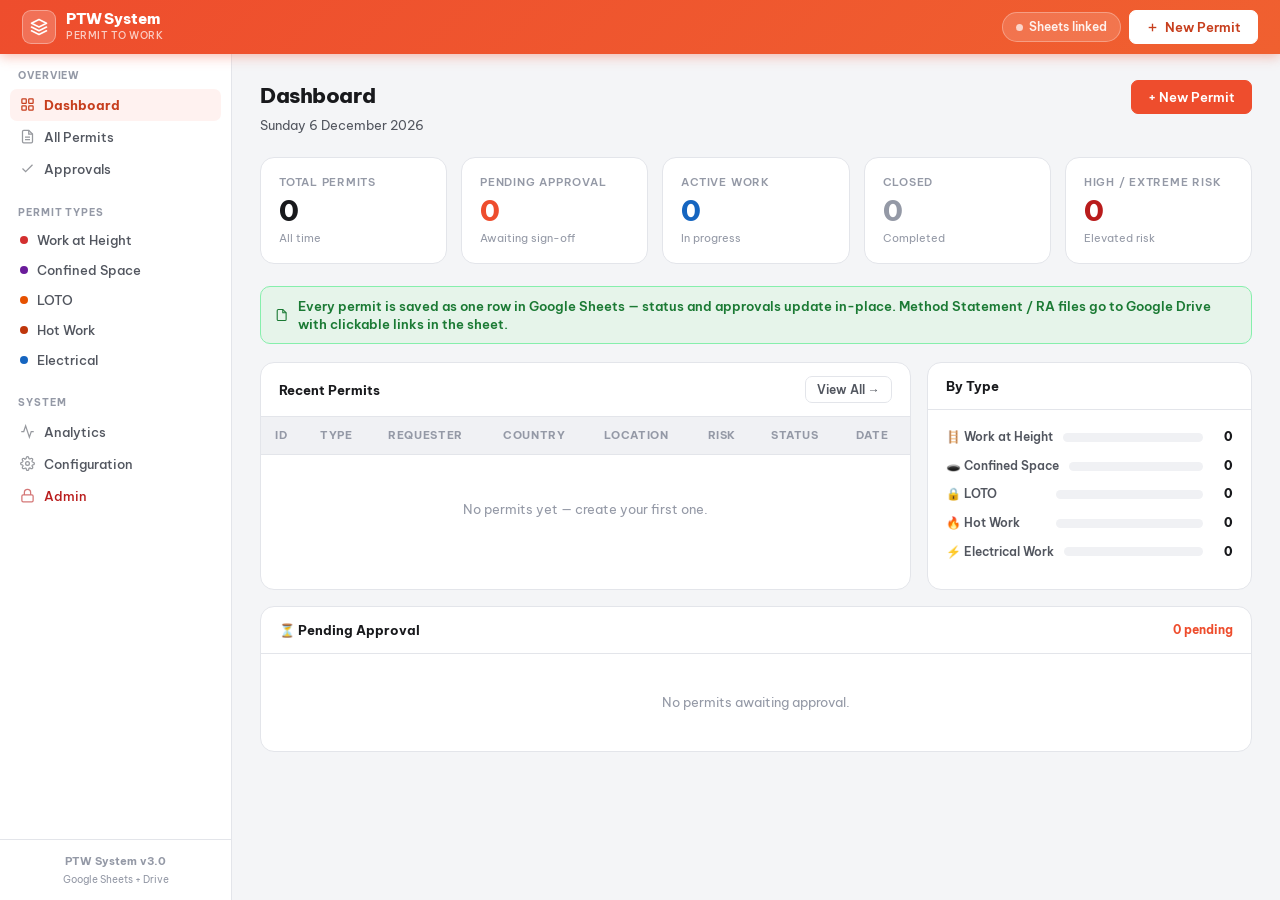
==== index.html @ b7e65794 "Update index.html" ====
<!DOCTYPE html>
<html lang="en">
<head>
<meta charset="UTF-8"/>
<meta name="viewport" content="width=device-width, initial-scale=1.0"/>
<title>Permit to Work System</title>
<meta name="theme-color" content="#EE4D2D"/>
<link rel="preconnect" href="https://fonts.googleapis.com"/>
<link href="https://fonts.googleapis.com/css2?family=Be+Vietnam+Pro:wght@300;400;500;600;700;800&family=JetBrains+Mono:wght@400;500&display=swap" rel="stylesheet"/>
<style>
:root{
  --o:#EE4D2D;--od:#C73E1D;--ol:#FFF2F0;
  --wah:#D32F2F;--wah-l:#FFEBEE;--cs:#6A1B9A;--cs-l:#F3E5F5;
  --loto:#E65100;--loto-l:#FFF3E0;--hw:#BF360C;--hw-l:#FBE9E7;
  --elec:#1565C0;--elec-l:#E3F2FD;
  --green:#1B7A34;--green-l:#E6F4EA;--amber:#B45309;--amber-l:#FFFBEB;
  --red:#B91C1C;--red-l:#FEF2F2;
  --bg:#F4F5F7;--sur:#fff;--sur2:#F0F1F4;--bor:#E3E5EA;--bors:#C8CBD4;
  --t1:#18191C;--t2:#52565F;--t3:#9499A6;--focus:rgba(238,77,45,.14);
  --r:10px;--rs:7px;--rl:14px;
  --s0:0 1px 3px rgba(0,0,0,.06);--s1:0 2px 8px rgba(0,0,0,.09);--s3:0 16px 48px rgba(0,0,0,.18);
  --top:54px;--side:232px;
}
*,*::before,*::after{box-sizing:border-box;margin:0;padding:0}
html{font-size:14px}
body{font-family:'Be Vietnam Pro',sans-serif;background:var(--bg);color:var(--t1);min-height:100vh;line-height:1.55;-webkit-font-smoothing:antialiased}
button{font-family:inherit;cursor:pointer}
input,select,textarea{font-family:inherit}
::-webkit-scrollbar{width:5px;height:5px}::-webkit-scrollbar-thumb{background:var(--bors);border-radius:8px}
.topbar{position:sticky;top:0;z-index:300;height:var(--top);background:linear-gradient(135deg,#EE4D2D,#F06030);box-shadow:0 2px 12px rgba(238,77,45,.4)}
.topbar-in{height:100%;display:flex;align-items:center;justify-content:space-between;padding:0 22px}
.brand{display:flex;align-items:center;gap:10px}
.brand-mark{width:34px;height:34px;border-radius:9px;background:rgba(255,255,255,.2);border:1.5px solid rgba(255,255,255,.35);display:flex;align-items:center;justify-content:center}
.brand-name{font-size:15px;font-weight:800;color:#fff;letter-spacing:-.01em;line-height:1.1}
.brand-sub{font-size:10px;color:rgba(255,255,255,.72);font-weight:500;text-transform:uppercase;letter-spacing:.06em}
.topbar-right{display:flex;align-items:center;gap:8px}
.gs-pill{display:flex;align-items:center;gap:6px;padding:5px 13px;border-radius:100px;background:rgba(255,255,255,.15);border:1.5px solid rgba(255,255,255,.3);font-size:12px;font-weight:600;color:rgba(255,255,255,.9);transition:all .3s;white-space:nowrap}
.gs-pill.syncing{background:rgba(255,255,255,.25);animation:pillPulse 1s ease infinite}
.gs-dot{width:7px;height:7px;border-radius:50%;background:rgba(255,255,255,.7);flex-shrink:0}
.gs-pill.syncing .gs-dot{background:#fff;animation:dotBounce .7s ease infinite}
@keyframes pillPulse{0%,100%{opacity:1}50%{opacity:.75}}
@keyframes dotBounce{0%,100%{transform:scale(1)}50%{transform:scale(1.6)}}
.layout{display:flex;min-height:calc(100vh - var(--top))}
.sidebar{width:var(--side);flex-shrink:0;background:var(--sur);border-right:1px solid var(--bor);display:flex;flex-direction:column;position:sticky;top:var(--top);height:calc(100vh - var(--top));overflow-y:auto}
.snav{flex:1;padding:14px 10px}
.nsec{margin-bottom:20px}
.nslbl{font-size:10px;font-weight:700;text-transform:uppercase;letter-spacing:.09em;color:var(--t3);padding:0 8px;display:block;margin-bottom:5px}
.ni{display:flex;align-items:center;gap:9px;width:100%;padding:8px 10px;border-radius:var(--rs);font-size:13px;font-weight:500;color:var(--t2);border:none;background:transparent;transition:all .13s;text-align:left;cursor:pointer}
.ni:hover{background:var(--sur2);color:var(--t1)}.ni.on{background:var(--ol);color:var(--od);font-weight:700}
.ni svg{width:15px;height:15px;flex-shrink:0;opacity:.6}.ni.on svg{opacity:1}
.ni-type{font-size:12.5px;padding:7px 10px}
.tdot{width:8px;height:8px;border-radius:50%;flex-shrink:0}
.nbadge{margin-left:auto;font-size:10px;font-weight:700;min-width:18px;height:18px;border-radius:9px;background:var(--o);color:#fff;display:inline-flex;align-items:center;justify-content:center;padding:0 5px}
.nbadge-hot{background:var(--red);animation:blink 2s infinite}
@keyframes blink{0%,100%{opacity:1}50%{opacity:.55}}
.sfooter{padding:13px 18px;border-top:1px solid var(--bor);text-align:center}
.sfooter-t{font-size:11px;font-weight:700;color:var(--t3)}.sfooter-s{font-size:10px;color:var(--t3);margin-top:1px}
.main{flex:1;padding:26px 28px;min-width:0;overflow-x:hidden}
.pg{display:none}.pg.on{display:block;animation:fadeUp .18s ease}
@keyframes fadeUp{from{opacity:0;transform:translateY(7px)}to{opacity:1;transform:none}}
.pgh{display:flex;align-items:flex-start;justify-content:space-between;margin-bottom:22px;gap:16px;flex-wrap:wrap}
.pgh-title{font-size:21px;font-weight:800;letter-spacing:-.02em}.pgh-sub{font-size:13px;color:var(--t2);margin-top:2px}
.pgh-type{background:var(--sur);border:1px solid var(--bor);border-radius:var(--rl);padding:15px 20px;border-left:4px solid var(--tc);align-items:center}
.pgh-typetag{display:flex;align-items:center;gap:10px;font-size:17px;font-weight:800}
.tdot-lg{width:12px;height:12px;border-radius:50%;display:inline-block}
.hctrls{display:flex;align-items:center;gap:10px;flex-wrap:wrap}
.stats{display:grid;grid-template-columns:repeat(auto-fit,minmax(130px,1fr));gap:14px;margin-bottom:22px}
.stat{background:var(--sur);border:1px solid var(--bor);border-radius:var(--rl);padding:16px 18px;transition:box-shadow .15s}
.stat:hover{box-shadow:var(--s1)}.stat-lbl{font-size:11px;font-weight:600;color:var(--t3);text-transform:uppercase;letter-spacing:.07em;margin-bottom:6px}
.stat-val{font-size:28px;font-weight:800;line-height:1;letter-spacing:-.03em}.stat-sub{font-size:11px;color:var(--t3);margin-top:5px}
.card{background:var(--sur);border:1px solid var(--bor);border-radius:var(--rl);overflow:hidden}
.card-hd{padding:13px 18px;border-bottom:1px solid var(--bor);display:flex;align-items:center;justify-content:space-between}
.card-title{font-size:13px;font-weight:700}.card-body{padding:18px}
.dash-grid{display:grid;grid-template-columns:2fr 1fr;gap:16px}
.tw{overflow-x:auto}
.tbl{width:100%;border-collapse:collapse}
.tbl th{text-align:left;font-size:11px;font-weight:700;text-transform:uppercase;letter-spacing:.06em;color:var(--t3);padding:10px 14px;background:var(--sur2);border-bottom:1px solid var(--bor);white-space:nowrap}
.tbl td{padding:11px 14px;font-size:13px;border-bottom:1px solid var(--bor);vertical-align:middle}
.tbl tr:last-child td{border-bottom:none}
.tbl tbody tr{transition:background .1s;cursor:pointer}.tbl tbody tr:hover td{background:#FFF8F6}
.empty-row{text-align:center;padding:44px 20px!important;color:var(--t3);font-size:13px;cursor:default!important}
.tbl tbody tr:has(.empty-row):hover td{background:transparent!important}
.mono{font-family:'JetBrains Mono',monospace;font-size:11.5px;color:var(--od)}
.badge{display:inline-flex;align-items:center;gap:3px;padding:3px 8px;border-radius:100px;font-size:11px;font-weight:600;white-space:nowrap}
.b-pending{background:#FFF7ED;color:#C2410C}.b-approved{background:var(--green-l);color:var(--green)}
.b-active{background:var(--elec-l);color:var(--elec)}.b-closed{background:var(--sur2);color:var(--t3)}
.b-rejected{background:var(--red-l);color:var(--red)}
.b-WAH{background:var(--wah-l);color:var(--wah)}.b-CS{background:var(--cs-l);color:var(--cs)}
.b-LOTO{background:var(--loto-l);color:var(--loto)}.b-HW{background:var(--hw-l);color:var(--hw)}
.b-ELEC{background:var(--elec-l);color:var(--elec)}
.b-Low{background:var(--green-l);color:var(--green)}.b-Medium{background:var(--amber-l);color:var(--amber)}
.b-High{background:var(--loto-l);color:var(--loto)}.b-Extreme{background:var(--red-l);color:var(--red)}
.btn{display:inline-flex;align-items:center;gap:6px;padding:8px 16px;border-radius:var(--rs);font-size:13px;font-weight:600;border:1.5px solid transparent;transition:all .13s;white-space:nowrap;cursor:pointer}
.btn-primary{background:var(--o);color:#fff;border-color:var(--o)}.btn-primary:hover{background:var(--od)}
.btn-secondary{background:var(--sur);color:var(--t1);border-color:var(--bors)}.btn-secondary:hover{background:var(--sur2)}
.btn-success{background:var(--green);color:#fff;border-color:var(--green)}.btn-success:hover{background:#155E28}
.btn-danger{background:#C62828;color:#fff;border-color:#C62828}.btn-danger:hover{background:#AD1F1F}
.btn-ghost{background:transparent;color:var(--t2);border-color:var(--bor)}.btn-ghost:hover{background:var(--sur2);color:var(--t1)}
.btn-white{background:#fff;color:var(--od);border-color:#fff}.btn-white:hover{background:#FFF5F3}
.btn-warn{background:#92400E;color:#fff;border-color:#92400E}.btn-warn:hover{background:#78350F}
.btn-sm{padding:5px 11px;font-size:12px}.btn-xs{padding:3px 8px;font-size:11px;border-radius:5px}
.searchbox{display:flex;align-items:center;gap:8px;background:var(--sur);border:1.5px solid var(--bor);border-radius:var(--rs);padding:7px 12px;transition:border-color .15s}
.searchbox:focus-within{border-color:var(--o);box-shadow:0 0 0 3px var(--focus)}
.searchbox input{border:none;outline:none;background:transparent;font-size:13px;width:200px;font-family:inherit}
.ftabs{display:flex;gap:3px;background:var(--sur2);border-radius:var(--rs);padding:3px}
.ft{padding:5px 12px;border-radius:6px;font-size:12px;font-weight:600;cursor:pointer;border:none;background:transparent;color:var(--t3);transition:all .13s;font-family:inherit}
.ft.on{background:var(--sur);color:var(--t1);box-shadow:var(--s0)}
.slbl{font-size:11px;font-weight:700;text-transform:uppercase;letter-spacing:.08em;color:var(--t3);margin-bottom:12px;display:flex;align-items:center;gap:10px}
.slbl::after{content:'';flex:1;height:1px;background:var(--bor)}
.fgrid{display:grid;grid-template-columns:1fr 1fr;gap:14px}.fgrid .full{grid-column:1/-1}
.fg{display:flex;flex-direction:column;gap:4px}
.flbl{font-size:11.5px;font-weight:700;color:var(--t2);text-transform:uppercase;letter-spacing:.04em}
.req{color:var(--o)}
.fi{width:100%;padding:9px 11px;border:1.5px solid var(--bor);border-radius:var(--rs);font-size:13px;font-family:inherit;color:var(--t1);background:var(--sur);outline:none;transition:border-color .15s,box-shadow .15s}
.fi:focus{border-color:var(--o);box-shadow:0 0 0 3px var(--focus)}
.fi.err{border-color:var(--red)!important}
select.fi{cursor:pointer}
textarea.fi{resize:vertical;min-height:76px}
.irow{display:flex;gap:8px}.irow .fi{flex:1}
.fhint{font-size:11px;color:var(--t3);margin-top:3px}
/* Multi-select checkboxes */
.msel{display:flex;flex-direction:column;gap:4px;border:1.5px solid var(--bor);border-radius:var(--rs);padding:8px 10px;background:var(--sur)}
.msel-item{display:flex;align-items:center;gap:8px;font-size:13px;cursor:pointer;padding:3px 0}
.msel-item input{width:14px;height:14px;cursor:pointer;accent-color:var(--o);flex-shrink:0}
/* File upload */
.file-upload-area{border:2px dashed var(--bor);border-radius:var(--rs);padding:18px;text-align:center;cursor:pointer;transition:all .15s;background:var(--sur2);position:relative}
.file-upload-area:hover{border-color:var(--o);background:var(--ol)}
.file-upload-area.has-file{border-color:var(--green);background:var(--green-l);border-style:solid}
.file-upload-area input[type=file]{position:absolute;inset:0;opacity:0;cursor:pointer;width:100%;height:100%}
.file-icon{font-size:24px;margin-bottom:6px}
.file-upload-text{font-size:12px;font-weight:600;color:var(--t2)}
.file-upload-hint{font-size:11px;color:var(--t3);margin-top:2px}
.file-status{font-size:12px;font-weight:600;color:var(--green);margin-top:6px;display:none}
.file-upload-area.has-file .file-status{display:block}
.file-size-warn{font-size:11px;color:var(--amber);margin-top:4px;display:none}
.cl{display:flex;flex-direction:column;gap:5px}
.ci{display:flex;align-items:flex-start;gap:10px;padding:9px 12px;background:var(--sur2);border-radius:var(--rs);border:1.5px solid transparent;cursor:pointer;transition:all .12s}
.ci:has(input:checked){border-color:var(--o);background:var(--ol)}
.ci input[type=checkbox]{width:15px;height:15px;cursor:pointer;accent-color:var(--o);flex-shrink:0;margin-top:1px}
.ci label{font-size:13px;cursor:pointer;line-height:1.4}
.sigwrap{border:1.5px dashed var(--bors);border-radius:var(--rs);background:var(--sur2);position:relative;overflow:hidden}
.sigpad{width:100%;height:110px;cursor:crosshair;display:block}
.sighint{position:absolute;inset:0;display:flex;align-items:center;justify-content:center;color:var(--t3);font-size:13px;pointer-events:none}
.notice{display:flex;align-items:flex-start;gap:10px;padding:11px 14px;border-radius:var(--rs);font-size:13px;line-height:1.5}
.n-info{background:var(--elec-l);color:#0D47A1;border:1px solid #BBDEFB}
.n-warn{background:var(--amber-l);color:#92400E;border:1px solid #FDE68A}
.n-ok{background:var(--green-l);color:var(--green);border:1px solid #BBF7D0}
.n-danger{background:var(--red-l);color:var(--red);border:1px solid #FECACA}
.notice svg{flex-shrink:0;margin-top:2px}
.tpicker{display:grid;grid-template-columns:repeat(5,1fr);gap:10px;margin-bottom:14px}
.tc{border:2px solid var(--bor);border-radius:var(--r);padding:14px 8px;text-align:center;cursor:pointer;transition:all .15s;background:var(--sur)}
.tc:hover{border-color:var(--o);box-shadow:var(--s1);transform:translateY(-1px)}
.tc.sel{border-color:var(--o);background:var(--ol);box-shadow:0 0 0 3px var(--focus)}
.tc-ico{font-size:26px;margin-bottom:6px}.tc-name{font-size:11.5px;font-weight:700;margin-bottom:2px}.tc-desc{font-size:10px;color:var(--t3)}
.tc-stg{font-size:10px;color:var(--od);font-weight:600;margin-top:4px;background:var(--ol);border-radius:100px;padding:1px 7px;display:inline-block}
.rnote{border-radius:var(--rs);padding:12px 14px;font-size:13px;margin-top:4px;border-left:3px solid var(--o);background:var(--ol);color:var(--od);line-height:1.5}
.rnote strong{font-weight:700}
.sprog{display:flex;align-items:center;padding:0 18px;border-bottom:1px solid var(--bor);background:var(--sur2);overflow-x:auto}
.sitem{display:flex;align-items:center;gap:7px;padding:11px 0;color:var(--t3);font-size:11.5px;font-weight:600;transition:color .2s;white-space:nowrap}
.sitem.on{color:var(--od)}.sitem.done{color:var(--green)}
.snum{width:22px;height:22px;border-radius:50%;flex-shrink:0;display:flex;align-items:center;justify-content:center;font-size:11px;font-weight:800;background:var(--bor);color:var(--t3);transition:all .2s}
.sitem.on .snum{background:var(--o);color:#fff}.sitem.done .snum{background:var(--green);color:#fff}
.sline{flex:1;min-width:12px;height:1px;background:var(--bor);margin:0 6px}.sline.done{background:var(--green)}
.spanel{display:none}.spanel.on{display:block}
.rdisp{display:inline-flex;align-items:center;gap:12px;padding:11px 16px;border-radius:var(--r);margin:4px 0}
.rscore{font-size:11px;font-weight:700;text-transform:uppercase;letter-spacing:.06em;opacity:.75}.rlevel{font-size:18px;font-weight:800}
.wfdiag{background:var(--sur);border:1px solid var(--bor);border-radius:var(--rl);padding:20px 22px;margin-bottom:16px}
.wftitle{font-size:13px;font-weight:700;margin-bottom:14px;display:flex;align-items:center;gap:8px}
.wfstages{display:flex;align-items:stretch;flex-wrap:wrap;gap:6px}
.wfstage{display:flex;align-items:flex-start;gap:10px;background:var(--sur2);border:1.5px solid var(--bor);border-radius:var(--r);padding:11px 13px;flex:1;min-width:150px;border-top:3px solid var(--sc)}
.wfnum{width:26px;height:26px;border-radius:50%;display:flex;align-items:center;justify-content:center;font-size:11px;font-weight:800;color:#fff;flex-shrink:0;background:var(--sc)}
.wfrole{font-size:12px;font-weight:700;color:var(--t1)}.wfdesc{font-size:11px;color:var(--t3);margin-top:2px}
.wfarrow{font-size:18px;color:var(--t3);flex-shrink:0;align-self:center}
.wfreqs{display:flex;flex-wrap:wrap;gap:6px;margin-top:12px;padding-top:12px;border-top:1px solid var(--bor)}
.wfreq{display:flex;align-items:center;gap:6px;font-size:11.5px;background:var(--sur2);border-radius:6px;padding:5px 10px;color:var(--t2)}
.wfreq-num{width:16px;height:16px;border-radius:50%;display:inline-flex;align-items:center;justify-content:center;font-size:9px;font-weight:800;color:#fff;flex-shrink:0}
.apsec{font-size:11px;font-weight:700;text-transform:uppercase;letter-spacing:.08em;color:var(--t3);margin-bottom:10px;margin-top:18px;display:flex;align-items:center;gap:8px}
.apsec:first-child{margin-top:0}.apsec::after{content:'';flex:1;height:1px;background:var(--bor)}
.apcard{background:var(--sur);border:1.5px solid var(--bor);border-radius:var(--rl);margin-bottom:12px;overflow:hidden;transition:box-shadow .15s}
.apcard:hover{box-shadow:var(--s1)}
.apcard-hd{padding:13px 16px;background:var(--sur2);border-bottom:1px solid var(--bor);display:flex;align-items:center;justify-content:space-between;gap:12px}
.apcard-id{font-size:13px;font-weight:800}.apcard-meta{font-size:12px;color:var(--t3);margin-top:2px}
.apcard-body{padding:13px 16px}.apcard-desc{font-size:13px;color:var(--t2);margin-bottom:12px}
.apcard-acts{display:flex;gap:8px;justify-content:flex-end;flex-wrap:wrap}
.wfprog{margin:8px 0 12px;display:flex;flex-direction:column;gap:4px}
.wfprow{display:flex;align-items:center;gap:8px;font-size:12px}
.detgrid{display:grid;grid-template-columns:1fr 1fr;gap:18px;margin-bottom:18px}
.detblock{background:var(--sur2);border-radius:var(--r);padding:13px 15px}
.detrow{display:flex;gap:10px;padding:6px 0;border-bottom:1px solid var(--bor);font-size:13px}
.detrow:last-child{border-bottom:none;padding-bottom:0}
.detkey{width:140px;flex-shrink:0;color:var(--t3);font-weight:500}.detval{font-weight:500;color:var(--t1);word-break:break-word}
.wftrack{display:flex;flex-direction:column;gap:6px;margin-bottom:16px}
.wfti{display:flex;align-items:center;gap:12px;padding:10px 13px;border-radius:var(--rs);border:1.5px solid var(--bor);background:var(--sur)}
.wfti.done{border-color:#86EFAC;background:var(--green-l)}
.wfav{width:30px;height:30px;border-radius:50%;display:flex;align-items:center;justify-content:center;font-size:11px;font-weight:800;color:#fff;flex-shrink:0;background:var(--t3)}
.wfav.done{background:var(--green)}.wfinfo{flex:1}
.wfname{font-size:13px;font-weight:700}.wfrole2{font-size:11px;color:var(--t3)}
.sigdisp{border:1.5px dashed var(--bors);border-radius:var(--rs);padding:12px;text-align:center;background:var(--sur2)}
.sdlbl{font-size:10px;font-weight:700;text-transform:uppercase;letter-spacing:.06em;color:var(--t3);margin-bottom:5px}
.sdname{font-family:'JetBrains Mono',monospace;font-size:13px;color:var(--od);font-style:italic}
.sddate{font-size:11px;color:var(--t3);margin-top:3px}
.moverlay{position:fixed;inset:0;z-index:500;background:rgba(0,0,0,.48);backdrop-filter:blur(3px);display:flex;align-items:center;justify-content:center;padding:20px}
.modal{background:var(--sur);border-radius:var(--rl);width:100%;max-width:540px;max-height:90vh;overflow-y:auto;box-shadow:var(--s3);animation:mIn .2s ease}
.modal-wide{max-width:840px}.modal-det{max-width:780px}
@keyframes mIn{from{opacity:0;transform:translateY(18px) scale(.97)}to{opacity:1;transform:none}}
.mhd{padding:18px 22px 14px;border-bottom:1px solid var(--bor);display:flex;align-items:center;justify-content:space-between;position:sticky;top:0;background:var(--sur);z-index:10}
.mhdl{display:flex;align-items:center;gap:12px}
.mico{width:38px;height:38px;border-radius:10px;background:var(--ol);display:flex;align-items:center;justify-content:center;font-size:18px;flex-shrink:0}
.mtitle{font-size:16px;font-weight:800;letter-spacing:-.01em}.msub{font-size:12px;color:var(--t3);margin-top:1px}
.mclose{width:30px;height:30px;border-radius:50%;display:flex;align-items:center;justify-content:center;border:none;background:var(--sur2);color:var(--t2);transition:background .13s;flex-shrink:0;cursor:pointer}
.mclose:hover{background:var(--bor)}.mbody{padding:22px}
.mfoot{padding:14px 22px;border-top:1px solid var(--bor);display:flex;justify-content:flex-end;gap:8px;position:sticky;bottom:0;background:var(--sur);z-index:10}
.stgrid{display:grid;grid-template-columns:1fr 1fr;gap:16px}
.stcard{background:var(--sur);border:1.5px solid var(--bor);border-radius:var(--rl);overflow:hidden}
.sthd{padding:14px 18px;display:flex;align-items:center;gap:12px;border-bottom:1px solid var(--bor)}
.stname{font-size:14px;font-weight:700}.ststg{font-size:11px;color:var(--t3)}
.stbody{padding:14px 18px}
.ststage{display:flex;align-items:flex-start;gap:10px;padding:8px 0;border-bottom:1px solid var(--bor);font-size:13px}
.ststage:last-child{border-bottom:none}
.stnum{width:22px;height:22px;border-radius:50%;flex-shrink:0;display:flex;align-items:center;justify-content:center;font-size:10px;font-weight:800;color:#fff}
.stinfo{flex:1}.strole{font-weight:700}.stnote{font-size:11px;color:var(--t3);margin-top:2px}
.rdstages{display:flex;flex-direction:column;gap:6px;margin-top:8px}
.rds{display:flex;align-items:center;gap:12px;padding:10px 13px;background:var(--sur2);border-radius:var(--rs);border:1.5px solid var(--bor)}
.rdsnum{width:24px;height:24px;border-radius:50%;display:flex;align-items:center;justify-content:center;font-size:11px;font-weight:800;color:#fff;flex-shrink:0}
.rdsrole{font-size:13px;font-weight:700}.rdsnote{font-size:11px;color:var(--t3)}
.tfsec{margin-top:20px;border:1.5px solid var(--bor);border-radius:var(--r);overflow:hidden}
.tfhd{padding:10px 14px;font-size:12px;font-weight:700;text-transform:uppercase;letter-spacing:.07em;color:#fff;display:flex;align-items:center;gap:8px}
.tfbody{padding:15px 14px}
.agrid{display:grid;grid-template-columns:1fr 1fr 1fr;gap:16px;margin-top:20px}
.bitem{display:flex;align-items:center;gap:10px;margin-bottom:10px}
.blbl{font-size:12px;font-weight:600;min-width:100px;color:var(--t2)}
.btrack{flex:1;height:9px;background:var(--sur2);border-radius:5px;overflow:hidden}
.bfill{height:100%;border-radius:5px;transition:width .6s ease}
.bcnt{font-size:12px;font-weight:800;min-width:20px;text-align:right}
.pi{display:flex;align-items:center;gap:13px;padding:12px 0;border-bottom:1px solid var(--bor)}.pi:last-child{border-bottom:none}
.piico{font-size:20px;flex-shrink:0}.piinfo{flex:1;min-width:0}
.piid{font-size:13px;font-weight:700}
.pimeta{font-size:12px;color:var(--t3);margin-top:1px;white-space:nowrap;overflow:hidden;text-overflow:ellipsis}
.piacts{display:flex;gap:6px;flex-shrink:0}
.gs-banner{display:flex;align-items:center;gap:10px;background:var(--green-l);border:1.5px solid #86EFAC;border-radius:var(--r);padding:10px 14px;font-size:13px;color:var(--green);font-weight:600;margin-bottom:18px;line-height:1.4}
.toastwrap{position:fixed;bottom:22px;right:22px;z-index:9999;display:flex;flex-direction:column;gap:8px;pointer-events:none}
.toast{display:flex;align-items:center;gap:10px;padding:11px 15px;border-radius:var(--r);font-size:13px;font-weight:600;max-width:380px;box-shadow:var(--s3);animation:tIn .25s ease;pointer-events:all}
.t-ok{background:var(--green);color:#fff}.t-err{background:#C62828;color:#fff}
.t-gs{background:#0F9D58;color:#fff}.t-info{background:var(--t1);color:#fff}
@keyframes tIn{from{opacity:0;transform:translateX(20px)}to{opacity:1;transform:none}}
.empty{text-align:center;padding:60px 20px;color:var(--t3)}
.empty-ico{font-size:48px;margin-bottom:12px}.empty-title{font-size:16px;font-weight:700;color:var(--t2);margin-bottom:6px}
.empty p{font-size:13px}.empty-sm{text-align:center;padding:20px;color:var(--t3);font-size:13px}
.attach-preview{display:flex;align-items:center;gap:8px;padding:8px 12px;background:var(--green-l);border:1px solid #A5D6A7;border-radius:var(--rs);font-size:12px;color:var(--green);font-weight:600}
/* Delete PIN modal */
.pin-input{width:100%;padding:12px;text-align:center;font-size:20px;letter-spacing:8px;border:1.5px solid var(--bor);border-radius:var(--rs);font-family:'JetBrains Mono',monospace;outline:none}
.pin-input:focus{border-color:var(--o);box-shadow:0 0 0 3px var(--focus)}
/* ── A4 PRINT LAYOUT ── */
/* ── SUBMIT-ONLY MODE (contractors: ?view=submit) ── */
body.submit-mode .topbar-right .gs-pill{display:none}
body.submit-mode .topbar-right .btn-white{display:none}
body.submit-mode .sidebar{display:none}
body.submit-mode .main{padding:0;background:var(--bg)}
#submit-shell{display:none;min-height:100vh;background:var(--bg)}
body.submit-mode #submit-shell{display:flex;flex-direction:column;align-items:center;padding:32px 16px 60px}
body.submit-mode .layout{display:none}
.submit-card{width:100%;max-width:780px;background:var(--sur);border:1px solid var(--bor);border-radius:var(--rl);overflow:hidden;box-shadow:var(--s1)}
.submit-card-hd{background:linear-gradient(135deg,#EE4D2D,#F06030);padding:22px 28px;color:#fff}
.submit-card-title{font-size:18px;font-weight:800;margin-bottom:4px}
.submit-card-sub{font-size:12px;opacity:.82;font-weight:500}
.submit-success{display:none;text-align:center;padding:44px 28px}
.submit-success.on{display:block}
.submit-success-ico{font-size:52px;margin-bottom:14px}
.submit-success-title{font-size:20px;font-weight:800;color:var(--green);margin-bottom:8px}
.submit-success-id{font-family:'JetBrains Mono',monospace;font-size:14px;color:var(--od);background:var(--ol);padding:7px 18px;border-radius:var(--rs);display:inline-block;margin:10px 0 18px}
.submit-success-sub{font-size:13px;color:var(--t2);line-height:1.6;margin-bottom:22px}
@media(max-width:900px){body.submit-mode #submit-shell{padding:16px 8px 40px}}
@media print{
  *{-webkit-print-color-adjust:exact!important;print-color-adjust:exact!important}
  .topbar,.sidebar,.moverlay,.toastwrap,.btn,.hctrls,.ftabs,.searchbox,.gs-banner,.stats,.dash-grid,
  .pgh .btn,.apcard-acts,.apcard,.wfdiag,.card-hd .btn,.sfooter{display:none!important}
  body{background:#fff!important;font-size:11pt;color:#000}
  .layout{display:block}
  .main{padding:0!important;margin:0}
  .pg.on{display:block}
  #printArea{display:block!important}
  .print-permit{width:210mm;min-height:297mm;padding:15mm;margin:0 auto;background:#fff;font-family:'Be Vietnam Pro',Arial,sans-serif;font-size:10pt;line-height:1.5;page-break-after:always}
  .print-header{border-bottom:3px solid #EE4D2D;padding-bottom:10px;margin-bottom:16px;display:flex;justify-content:space-between;align-items:flex-start}
  .print-header-title{font-size:18pt;font-weight:800;color:#EE4D2D}
  .print-header-meta{text-align:right;font-size:9pt;color:#555}
  .print-section{margin-bottom:14px}
  .print-section-title{font-size:9pt;font-weight:700;text-transform:uppercase;letter-spacing:.06em;color:#EE4D2D;border-bottom:1px solid #EE4D2D;padding-bottom:3px;margin-bottom:8px}
  .print-grid{display:grid;grid-template-columns:1fr 1fr;gap:6px 20px}
  .print-field{margin-bottom:5px}
  .print-label{font-size:8pt;color:#777;font-weight:600;text-transform:uppercase}
  .print-value{font-size:10pt;font-weight:500;border-bottom:1px solid #ddd;padding-bottom:2px;min-height:18px}
  .print-sig-row{display:grid;grid-template-columns:repeat(4,1fr);gap:12px;margin-top:14px}
  .print-sig-box{border:1px solid #ccc;border-radius:4px;padding:10px 8px;text-align:center;min-height:60px}
  .print-sig-label{font-size:8pt;color:#777;margin-bottom:4px}
  .print-sig-name{font-size:10pt;font-weight:700;font-style:italic;color:#EE4D2D}
  .print-sig-date{font-size:8pt;color:#777;margin-top:3px}
  .print-checklist{columns:2;gap:16px}
  .print-check-item{break-inside:avoid;display:flex;gap:6px;margin-bottom:4px;font-size:9pt}
  .print-check-box{width:12px;height:12px;border:1.5px solid #555;flex-shrink:0;margin-top:2px}
  .print-risk-badge{display:inline-block;padding:3px 12px;border-radius:100px;font-weight:700;font-size:10pt}
}
#printArea{display:none}
@media(max-width:900px){
  .sidebar{display:none}.dash-grid,.agrid{grid-template-columns:1fr}
  .fgrid{grid-template-columns:1fr}.tpicker{grid-template-columns:repeat(3,1fr)}
  .stgrid{grid-template-columns:1fr}.detgrid{grid-template-columns:1fr}
  .wfstages{flex-direction:column}
}
</style>
</head>
<body>

<header class="topbar">
  <div class="topbar-in">
    <div class="brand">
      <div class="brand-mark"><svg width="18" height="18" viewBox="0 0 24 24" fill="none" stroke="white" stroke-width="2.2" stroke-linecap="round" stroke-linejoin="round"><path d="M12 2L2 7l10 5 10-5-10-5M2 17l10 5 10-5M2 12l10 5 10-5"/></svg></div>
      <div><div class="brand-name">PTW System</div><div class="brand-sub">Permit to Work</div></div>
    </div>
    <div class="topbar-right">
      <div class="gs-pill" id="gsPill"><div class="gs-dot"></div><span id="gsLbl">Sheets linked</span></div>
      <button class="btn btn-white" onclick="App.openNewPermit()">
        <svg width="13" height="13" viewBox="0 0 24 24" fill="none" stroke="currentColor" stroke-width="2.5"><line x1="12" y1="5" x2="12" y2="19"/><line x1="5" y1="12" x2="19" y2="12"/></svg>New Permit
      </button>
    </div>
  </div>
</header>

<!-- ═══ CONTRACTOR SUBMIT-ONLY SHELL (?view=submit) ═══ -->
<div id="submit-shell">
  <div style="width:100%;max-width:780px;margin-bottom:20px;display:flex;align-items:center;gap:12px">
    <div class="brand-mark" style="background:var(--o);border:none;flex-shrink:0"><svg width="18" height="18" viewBox="0 0 24 24" fill="none" stroke="white" stroke-width="2.2"><path d="M12 2L2 7l10 5 10-5-10-5M2 17l10 5 10-5M2 12l10 5 10-5"/></svg></div>
    <div><div style="font-size:15px;font-weight:800;color:var(--t1)">Permit to Work — Submission</div><div style="font-size:11px;color:var(--t3);margin-top:1px">Fill in your details below and submit. You will receive a permit ID on completion.</div></div>
  </div>
  <div class="submit-card">
    <div class="submit-card-hd">
      <div class="submit-card-title">📋 New Permit to Work</div>
      <div class="submit-card-sub">All fields marked * are required — complete all steps to submit</div>
    </div>
    <!-- SUCCESS SCREEN -->
    <div class="submit-success" id="submitSuccess">
      <div class="submit-success-ico">✅</div>
      <div class="submit-success-title">Permit Submitted Successfully</div>
      <div class="submit-success-id" id="submitSuccessId">PTW-2026-001</div>
      <div class="submit-success-sub">Your permit has been recorded and routed for approval.<br>Please note your permit ID above — quote it for any queries.<br>You will be notified once the permit has been reviewed.</div>
      <button class="btn btn-primary" onclick="resetSubmitMode()">+ Submit Another Permit</button>
    </div>
    <!-- INLINE FORM (reuses the modal's inner panels directly) -->
    <div id="submitFormInner" style="padding:0">
      <div class="sprog" id="submitProg">
        <div class="sitem on" id="ssi1"><div class="snum">1</div><span>Type &amp; Info</span></div><div class="sline" id="ssl1"></div>
        <div class="sitem" id="ssi2"><div class="snum">2</div><span>Risk &amp; Hazards</span></div><div class="sline" id="ssl2"></div>
        <div class="sitem" id="ssi3"><div class="snum">3</div><span>Documents</span></div><div class="sline" id="ssl3"></div>
        <div class="sitem" id="ssi4"><div class="snum">4</div><span>Checklist</span></div><div class="sline" id="ssl4"></div>
        <div class="sitem" id="ssi5"><div class="snum">5</div><span>Sign &amp; Submit</span></div>
      </div>
      <div style="padding:22px" id="submitPanels"></div>
      <div style="padding:14px 22px;border-top:1px solid var(--bor);display:flex;justify-content:flex-end;gap:8px">
        <button class="btn btn-ghost" id="sPrevB" onclick="App.step(-1)" style="display:none">← Back</button>
        <button class="btn btn-primary" id="sNextB" onclick="App.step(1)">Continue →</button>
        <button class="btn btn-success" id="sSubB" onclick="App.submit()" style="display:none">✓ Submit Permit</button>
      </div>
    </div>
  </div>
  <div style="margin-top:18px;font-size:11px;color:var(--t3);text-align:center">This form is submitted securely to Google Sheets. For queries contact your site HSE team.</div>
</div>

<div class="layout">
  <aside class="sidebar">
    <nav class="snav">
      <div class="nsec">
        <span class="nslbl">Overview</span>
        <button class="ni on" onclick="App.nav('dashboard',this)"><svg viewBox="0 0 24 24" fill="none" stroke="currentColor" stroke-width="2"><rect x="3" y="3" width="7" height="7" rx="1"/><rect x="14" y="3" width="7" height="7" rx="1"/><rect x="3" y="14" width="7" height="7" rx="1"/><rect x="14" y="14" width="7" height="7" rx="1"/></svg>Dashboard</button>
        <button class="ni" onclick="App.nav('permits',this)"><svg viewBox="0 0 24 24" fill="none" stroke="currentColor" stroke-width="2"><path d="M14 2H6a2 2 0 00-2 2v16a2 2 0 002 2h12a2 2 0 002-2V8z"/><polyline points="14,2 14,8 20,8"/><line x1="16" y1="13" x2="8" y2="13"/><line x1="16" y1="17" x2="8" y2="17"/></svg>All Permits<span class="nbadge" id="bAll" style="display:none">0</span></button>
        <button class="ni" onclick="App.nav('approvals',this)"><svg viewBox="0 0 24 24" fill="none" stroke="currentColor" stroke-width="2"><polyline points="20,6 9,17 4,12"/></svg>Approvals<span class="nbadge nbadge-hot" id="bAppr" style="display:none">0</span></button>
      </div>
      <div class="nsec">
        <span class="nslbl">Permit Types</span>
        <button class="ni ni-type" onclick="App.nav('t-WAH',this)"><span class="tdot" style="background:var(--wah)"></span>Work at Height</button>
        <button class="ni ni-type" onclick="App.nav('t-CS',this)"><span class="tdot" style="background:var(--cs)"></span>Confined Space</button>
        <button class="ni ni-type" onclick="App.nav('t-LOTO',this)"><span class="tdot" style="background:var(--loto)"></span>LOTO</button>
        <button class="ni ni-type" onclick="App.nav('t-HW',this)"><span class="tdot" style="background:var(--hw)"></span>Hot Work</button>
        <button class="ni ni-type" onclick="App.nav('t-ELEC',this)"><span class="tdot" style="background:var(--elec)"></span>Electrical</button>
      </div>
      <div class="nsec">
        <span class="nslbl">System</span>
        <button class="ni" onclick="App.nav('analytics',this)"><svg viewBox="0 0 24 24" fill="none" stroke="currentColor" stroke-width="2"><polyline points="22,12 18,12 15,21 9,3 6,12 2,12"/></svg>Analytics</button>
        <button class="ni" onclick="App.nav('settings',this)"><svg viewBox="0 0 24 24" fill="none" stroke="currentColor" stroke-width="2"><circle cx="12" cy="12" r="3"/><path d="M19.4 15a1.65 1.65 0 00.33 1.82l.06.06a2 2 0 010 2.83 2 2 0 01-2.83 0l-.06-.06a1.65 1.65 0 00-1.82-.33 1.65 1.65 0 00-1 1.51V21a2 2 0 01-4 0v-.09A1.65 1.65 0 009 19.4a1.65 1.65 0 00-1.82.33l-.06.06a2 2 0 01-2.83 0 2 2 0 010-2.83l.06-.06A1.65 1.65 0 004.68 15a1.65 1.65 0 00-1.51-1H3a2 2 0 010-4h.09A1.65 1.65 0 004.6 9a1.65 1.65 0 00-.33-1.82l-.06-.06a2 2 0 010-2.83 2 2 0 012.83 0l.06.06A1.65 1.65 0 009 4.68a1.65 1.65 0 001-1.51V3a2 2 0 014 0v.09a1.65 1.65 0 001 1.51 1.65 1.65 0 001.82-.33l.06-.06a2 2 0 012.83 0 2 2 0 010 2.83l-.06.06A1.65 1.65 0 0019.4 9a1.65 1.65 0 001.51 1H21a2 2 0 010 4h-.09a1.65 1.65 0 00-1.51 1z"/></svg>Configuration</button>
        <button class="ni" onclick="App.nav('admin',this)" style="color:var(--red)"><svg viewBox="0 0 24 24" fill="none" stroke="currentColor" stroke-width="2"><rect x="3" y="11" width="18" height="11" rx="2"/><path d="M7 11V7a5 5 0 0110 0v4"/></svg>Admin</button>
      </div>
    </nav>
    <div class="sfooter"><div class="sfooter-t">PTW System v3.0</div><div class="sfooter-s">Google Sheets + Drive</div></div>
  </aside>

  <main class="main">
    <!-- DASHBOARD -->
    <div class="pg on" id="pg-dashboard">
      <div class="pgh"><div><div class="pgh-title">Dashboard</div><div class="pgh-sub" id="dashDate"></div></div><button class="btn btn-primary" onclick="App.openNewPermit()">+ New Permit</button></div>
      <div class="stats" id="dashStats"></div>
      <div class="gs-banner"><svg width="16" height="16" viewBox="0 0 24 24" fill="none" stroke="currentColor" stroke-width="2"><path d="M14 2H6a2 2 0 00-2 2v16a2 2 0 002 2h12a2 2 0 002-2V8z"/><polyline points="14,2 14,8 20,8"/></svg>Every permit is saved as one row in Google Sheets — status and approvals update in-place. Method Statement / RA files go to Google Drive with clickable links in the sheet.</div>
      <div class="dash-grid" style="margin-bottom:16px">
        <div class="card"><div class="card-hd"><span class="card-title">Recent Permits</span><button class="btn btn-ghost btn-sm" onclick="App.nav('permits',document.querySelector('[onclick*=permits]'))">View All →</button></div><div class="tw"><table class="tbl"><thead><tr><th>ID</th><th>Type</th><th>Requester</th><th>Country</th><th>Location</th><th>Risk</th><th>Status</th><th>Date</th></tr></thead><tbody id="recentBody"><tr><td colspan="8" class="empty-row">No permits yet.</td></tr></tbody></table></div></div>
        <div class="card"><div class="card-hd"><span class="card-title">By Type</span></div><div class="card-body" id="typeChart"></div></div>
      </div>
      <div class="card"><div class="card-hd"><span class="card-title">⏳ Pending Approval</span><span id="pendCount" style="font-size:12px;font-weight:700;color:var(--o)">0 pending</span></div><div class="card-body" id="pendList"><div class="empty-sm">No permits awaiting approval.</div></div></div>
    </div>

    <!-- ALL PERMITS -->
    <div class="pg" id="pg-permits">
      <div class="pgh"><div><div class="pgh-title">All Permits</div><div class="pgh-sub">Complete permit register</div></div><div class="hctrls"><div class="searchbox"><svg width="13" height="13" viewBox="0 0 24 24" fill="none" stroke="currentColor" stroke-width="2"><circle cx="11" cy="11" r="8"/><line x1="21" y1="21" x2="16.65" y2="16.65"/></svg><input type="text" placeholder="Search…" id="psearch" oninput="App.renderPermits()"/></div><div class="ftabs"><button class="ft on" onclick="App.filter('all',this)">All</button><button class="ft" onclick="App.filter('pending',this)">Pending</button><button class="ft" onclick="App.filter('approved',this)">Approved</button><button class="ft" onclick="App.filter('active',this)">Active</button><button class="ft" onclick="App.filter('closed',this)">Closed</button><button class="ft" onclick="App.filter('rejected',this)">Rejected</button></div><button class="btn btn-primary" onclick="App.openNewPermit()">+ New Permit</button></div></div>
      <div class="card"><div class="tw"><table class="tbl"><thead><tr><th>ID</th><th>Type</th><th>Requester</th><th>Country</th><th>Location</th><th>Risk</th><th>Status</th><th>Date</th><th>Actions</th></tr></thead><tbody id="allBody"><tr><td colspan="9" class="empty-row">No permits found.</td></tr></tbody></table></div></div>
    </div>

    <!-- APPROVALS -->
    <div class="pg" id="pg-approvals"><div class="pgh"><div><div class="pgh-title">Approval Queue</div><div class="pgh-sub">Review and sign off permits by stage</div></div></div><div id="apContent"><div class="empty"><div class="empty-ico">✅</div><div class="empty-title">All clear!</div><p>No permits awaiting approval.</p></div></div></div>

    <!-- TYPE PAGES -->
    <div class="pg" id="pg-t-WAH"><div class="pgh pgh-type" style="--tc:var(--wah)"><div class="pgh-typetag"><span class="tdot-lg" style="background:var(--wah)"></span>Work at Height Permits</div><button class="btn btn-primary" onclick="App.openNewPermit('WAH')">+ New WAH Permit</button></div><div id="wfd-WAH" class="wfdiag"></div><div class="card"><div class="tw"><table class="tbl"><thead><tr><th>ID</th><th>Requester</th><th>Country</th><th>Height</th><th>Equipment</th><th>Doc</th><th>Risk</th><th>Status</th><th>Date</th><th>Actions</th></tr></thead><tbody id="tb-WAH"><tr><td colspan="10" class="empty-row">No WAH permits yet.</td></tr></tbody></table></div></div></div>
    <div class="pg" id="pg-t-CS"><div class="pgh pgh-type" style="--tc:var(--cs)"><div class="pgh-typetag"><span class="tdot-lg" style="background:var(--cs)"></span>Confined Space Permits</div><button class="btn btn-primary" onclick="App.openNewPermit('CS')">+ New CS Permit</button></div><div id="wfd-CS" class="wfdiag"></div><div class="card"><div class="tw"><table class="tbl"><thead><tr><th>ID</th><th>Requester</th><th>Country</th><th>Space Type</th><th>Atm. Testing</th><th>Doc</th><th>Risk</th><th>Status</th><th>Date</th><th>Actions</th></tr></thead><tbody id="tb-CS"><tr><td colspan="10" class="empty-row">No CS permits yet.</td></tr></tbody></table></div></div></div>
    <div class="pg" id="pg-t-LOTO"><div class="pgh pgh-type" style="--tc:var(--loto)"><div class="pgh-typetag"><span class="tdot-lg" style="background:var(--loto)"></span>LOTO Permits</div><button class="btn btn-primary" onclick="App.openNewPermit('LOTO')">+ New LOTO Permit</button></div><div id="wfd-LOTO" class="wfdiag"></div><div class="card"><div class="tw"><table class="tbl"><thead><tr><th>ID</th><th>Requester</th><th>Country</th><th>Energy Sources</th><th>Voltage</th><th>Doc</th><th>Risk</th><th>Status</th><th>Date</th><th>Actions</th></tr></thead><tbody id="tb-LOTO"><tr><td colspan="10" class="empty-row">No LOTO permits yet.</td></tr></tbody></table></div></div></div>
    <div class="pg" id="pg-t-HW"><div class="pgh pgh-type" style="--tc:var(--hw)"><div class="pgh-typetag"><span class="tdot-lg" style="background:var(--hw)"></span>Hot Work Permits</div><button class="btn btn-primary" onclick="App.openNewPermit('HW')">+ New HW Permit</button></div><div id="wfd-HW" class="wfdiag"></div><div class="card"><div class="tw"><table class="tbl"><thead><tr><th>ID</th><th>Requester</th><th>Country</th><th>Work Type</th><th>Fire Watch</th><th>Doc</th><th>Risk</th><th>Status</th><th>Date</th><th>Actions</th></tr></thead><tbody id="tb-HW"><tr><td colspan="10" class="empty-row">No HW permits yet.</td></tr></tbody></table></div></div></div>
    <div class="pg" id="pg-t-ELEC"><div class="pgh pgh-type" style="--tc:var(--elec)"><div class="pgh-typetag"><span class="tdot-lg" style="background:var(--elec)"></span>Electrical Work Permits</div><button class="btn btn-primary" onclick="App.openNewPermit('ELEC')">+ New Electrical Permit</button></div><div id="wfd-ELEC" class="wfdiag"></div><div class="card"><div class="tw"><table class="tbl"><thead><tr><th>ID</th><th>Requester</th><th>Country</th><th>Voltage</th><th>Panel/Circuit</th><th>Doc</th><th>Risk</th><th>Status</th><th>Date</th><th>Actions</th></tr></thead><tbody id="tb-ELEC"><tr><td colspan="10" class="empty-row">No Electrical permits yet.</td></tr></tbody></table></div></div></div>

    <!-- ANALYTICS -->
    <div class="pg" id="pg-analytics"><div class="pgh"><div><div class="pgh-title">Analytics</div><div class="pgh-sub">Permit statistics and safety metrics</div></div></div><div class="stats" id="aStats"></div><div class="agrid"><div class="card"><div class="card-hd"><span class="card-title">By Permit Type</span></div><div class="card-body" id="aType"></div></div><div class="card"><div class="card-hd"><span class="card-title">By Status</span></div><div class="card-body" id="aStatus"></div></div><div class="card"><div class="card-hd"><span class="card-title">By Risk Level</span></div><div class="card-body" id="aRisk"></div></div></div></div>

    <!-- SETTINGS -->
    <div class="pg" id="pg-settings"><div class="pgh"><div><div class="pgh-title">Configuration</div><div class="pgh-sub">Approval workflows per permit type</div></div></div><div class="stgrid" id="stContent"></div></div>

    <!-- ADMIN -->
    <div class="pg" id="pg-admin">
      <div class="pgh"><div><div class="pgh-title">🔐 Admin</div><div class="pgh-sub">Delete controls &amp; approver email configuration</div></div></div>
      <div class="card" style="max-width:640px;margin-bottom:20px">
        <div class="card-hd"><span class="card-title">📧 Approver Email Addresses</span></div>
        <div class="card-body">
          <div class="notice n-info" style="margin-bottom:16px"><svg width="14" height="14" viewBox="0 0 24 24" fill="none" stroke="currentColor" stroke-width="2"><circle cx="12" cy="12" r="10"/><line x1="12" y1="8" x2="12" y2="12"/><line x1="12" y1="16" x2="12.01" y2="16"/></svg>Enter email addresses for each approver role. After each stage approval, the next approver will be notified automatically via Google Apps Script. These settings persist only for this browser session — edit APPROVER_EMAILS in the JS to make permanent.</div>
          <div class="fgrid">
            <div class="fg"><label class="flbl">🪜 WAH Assessor</label><input class="fi" type="email" id="em_wah_assess" placeholder="wah.assessor@company.com" oninput="APPROVER_EMAILS.wah_assess=this.value"/></div>
            <div class="fg"><label class="flbl">🕳️ CS Entry Supervisor</label><input class="fi" type="email" id="em_cs_super" placeholder="cs.supervisor@company.com" oninput="APPROVER_EMAILS.cs_super=this.value"/></div>
            <div class="fg"><label class="flbl">🔒 Electrical Safety Officer</label><input class="fi" type="email" id="em_eso" placeholder="eso@company.com" oninput="APPROVER_EMAILS.eso=this.value"/></div>
            <div class="fg"><label class="flbl">🔥 Fire Safety Manager</label><input class="fi" type="email" id="em_fire_mgr" placeholder="fire.manager@company.com" oninput="APPROVER_EMAILS.fire_mgr=this.value"/></div>
            <div class="fg"><label class="flbl">⚡ Licensed Electrical Worker</label><input class="fi" type="email" id="em_lew" placeholder="lew@company.com" oninput="APPROVER_EMAILS.lew=this.value"/></div>
            <div class="fg"><label class="flbl">🟠 HSE Manager (Stage 2)</label><input class="fi" type="email" id="em_hse_officer" placeholder="hse.manager@company.com" oninput="APPROVER_EMAILS.hse_officer=this.value"/></div>
            <div class="fg full"><label class="flbl">🟢 Area Manager (Final Stage)</label><input class="fi" type="email" id="em_area_mgr" placeholder="area.manager@company.com" oninput="APPROVER_EMAILS.area_mgr=this.value"/></div>
          </div>
          <button class="btn btn-success" style="margin-top:14px;width:100%" onclick="App.saveEmails()">💾 Save Email Settings</button>
        </div>
      </div>
      <div class="card" style="max-width:480px">
        <div class="card-hd"><span class="card-title">Admin PIN</span></div>
        <div class="card-body">
          <div class="notice n-warn" style="margin-bottom:16px"><svg width="14" height="14" viewBox="0 0 24 24" fill="none" stroke="currentColor" stroke-width="2"><path d="M10.29 3.86L1.82 18a2 2 0 001.71 3h16.94a2 2 0 001.71-3L13.71 3.86a2 2 0 00-3.42 0z"/><line x1="12" y1="9" x2="12" y2="13"/><line x1="12" y1="17" x2="12.01" y2="17"/></svg>Permit deletion is permanent. Enter the admin PIN to enable delete buttons on all permits.</div>
          <div class="fg" style="margin-bottom:14px"><label class="flbl">Enter Admin PIN</label><input type="password" class="fi" id="adminPin" placeholder="••••" maxlength="8" style="letter-spacing:6px;font-size:18px;text-align:center"/></div>
          <div id="adminPinErr" style="font-size:12px;color:var(--red);margin-bottom:10px;display:none">Incorrect PIN. Try again.</div>
          <button class="btn btn-primary" onclick="App.unlockAdmin()" style="width:100%">Unlock Delete Access</button>
          <div style="margin-top:16px;padding-top:14px;border-top:1px solid var(--bor)">
            <div class="flbl" style="margin-bottom:8px">Authorised Users (for reference)</div>
            <div id="adminUserList" style="font-size:13px;color:var(--t2);line-height:2"></div>
          </div>
        </div>
      </div>
    </div>
  </main>
</div>

<!-- ═══ NEW PERMIT MODAL ═══ -->
<div class="moverlay" id="mNew" style="display:none" onclick="if(event.target===this)App.closeM('mNew')">
  <div class="modal modal-wide">
    <div class="mhd">
      <div class="mhdl"><div class="mico">📋</div><div><div class="mtitle">New Permit to Work</div><div class="msub">Fields marked <span style="color:var(--o)">*</span> are required</div></div></div>
      <button class="mclose" onclick="App.closeM('mNew')"><svg width="18" height="18" viewBox="0 0 24 24" fill="none" stroke="currentColor" stroke-width="2"><line x1="18" y1="6" x2="6" y2="18"/><line x1="6" y1="6" x2="18" y2="18"/></svg></button>
    </div>
    <div class="sprog">
      <div class="sitem on" id="si1"><div class="snum">1</div><span>Type &amp; Info</span></div><div class="sline" id="sl1"></div>
      <div class="sitem" id="si2"><div class="snum">2</div><span>Risk &amp; Hazards</span></div><div class="sline" id="sl2"></div>
      <div class="sitem" id="si3"><div class="snum">3</div><span>Documents</span></div><div class="sline" id="sl3"></div>
      <div class="sitem" id="si4"><div class="snum">4</div><span>Checklist</span></div><div class="sline" id="sl4"></div>
      <div class="sitem" id="si5"><div class="snum">5</div><span>Sign &amp; Submit</span></div>
    </div>
    <div class="mbody">
      <!-- STEP 1 -->
      <div class="spanel on" id="sp1">
        <div class="slbl">Select Permit Type</div>
        <div class="tpicker">
          <div class="tc" data-type="WAH" onclick="App.selType('WAH',this)"><div class="tc-ico">🪜</div><div class="tc-name">Work at Height</div><div class="tc-desc">≥ 2 m elevation</div><div class="tc-stg">3-stage</div></div>
          <div class="tc" data-type="CS" onclick="App.selType('CS',this)"><div class="tc-ico">🕳️</div><div class="tc-name">Confined Space</div><div class="tc-desc">Enclosed areas</div><div class="tc-stg">3-stage</div></div>
          <div class="tc" data-type="LOTO" onclick="App.selType('LOTO',this)"><div class="tc-ico">🔒</div><div class="tc-name">LOTO</div><div class="tc-desc">Lockout / Tagout</div><div class="tc-stg">2-stage</div></div>
          <div class="tc" data-type="HW" onclick="App.selType('HW',this)"><div class="tc-ico">🔥</div><div class="tc-name">Hot Work</div><div class="tc-desc">Welding / cutting</div><div class="tc-stg">2-stage</div></div>
          <div class="tc" data-type="ELEC" onclick="App.selType('ELEC',this)"><div class="tc-ico">⚡</div><div class="tc-name">Electrical</div><div class="tc-desc">Live / isolation</div><div class="tc-stg">3-stage</div></div>
        </div>
        <div id="rnote" style="display:none" class="rnote"></div>
        <div class="slbl" style="margin-top:22px">Person Submitting This Permit</div>
        <div class="fgrid">
          <div class="fg"><label class="flbl">Full Name <span class="req">*</span></label><input class="fi" type="text" id="f_name" placeholder="Your full name"/></div>
          <div class="fg"><label class="flbl">Email Address <span class="req">*</span></label><input class="fi" type="email" id="f_email" placeholder="your@email.com"/></div>
          <div class="fg"><label class="flbl">Company / Organisation <span class="req">*</span></label><input class="fi" type="text" id="f_co" placeholder="Company or contractor name"/></div>
          <div class="fg"><label class="flbl">Contact Number <span class="req">*</span></label><input class="fi" type="text" id="f_tel" placeholder="+65 9xxx xxxx"/></div>
        </div>
        <div class="slbl" style="margin-top:22px">Work Details</div>
        <div class="fgrid">
          <div class="fg"><label class="flbl">Country <span class="req">*</span></label>
            <select class="fi" id="f_country">
              <option value="">— Select Country —</option>
              <option>Singapore</option><option>Indonesia</option><option>Malaysia</option>
              <option>Thailand</option><option>Vietnam</option><option>Philippines</option>
              <option>Taiwan</option><option>Brazil</option><option>Mexico</option>
              <option>Poland</option><option>India</option><option>Other</option>
            </select>
          </div>
          <div class="fg"><label class="flbl">Location / Area <span class="req">*</span></label><input class="fi" type="text" id="f_loc" placeholder="e.g. Rooftop Level 3, Bay 4"/></div>
          <div class="fg full"><label class="flbl">Work Description <span class="req">*</span></label><textarea class="fi" id="f_desc" rows="3" placeholder="Describe the work to be performed in detail…"></textarea></div>
          <div class="fg"><label class="flbl">Site Supervisor <span class="req">*</span></label><input class="fi" type="text" id="f_sup" placeholder="Supervisor full name"/></div>
          <div class="fg"><label class="flbl">No. of Workers <span class="req">*</span></label><input class="fi" type="number" id="f_wct" min="1" value="1"/></div>
          <div class="fg"><label class="flbl">Worker Names / IDs <span class="req">*</span></label><input class="fi" type="text" id="f_wnames" placeholder="Ali, Ravi, John or badge IDs"/></div>
          <div class="fg"><label class="flbl">Planned Start Date &amp; Time <span class="req">*</span></label><div class="irow"><input class="fi" type="date" id="f_sd"/><input class="fi" type="time" id="f_st"/></div></div>
          <div class="fg"><label class="flbl">Planned End Date &amp; Time <span class="req">*</span></label><div class="irow"><input class="fi" type="date" id="f_ed"/><input class="fi" type="time" id="f_et"/></div></div>
        </div>
        <div id="tfArea"></div>
      </div>

      <!-- STEP 2 -->
      <div class="spanel" id="sp2">
        <div class="slbl">Risk Assessment Matrix</div>
        <div class="fgrid">
          <div class="fg"><label class="flbl">Likelihood (1 = Rare → 5 = Almost Certain)</label><select class="fi" id="f_like" onchange="App.calcRisk()"><option value="1">1 — Rare</option><option value="2">2 — Unlikely</option><option value="3" selected>3 — Possible</option><option value="4">4 — Likely</option><option value="5">5 — Almost Certain</option></select></div>
          <div class="fg"><label class="flbl">Consequence (1 = Negligible → 5 = Catastrophic)</label><select class="fi" id="f_cons" onchange="App.calcRisk()"><option value="1">1 — Negligible</option><option value="2">2 — Minor</option><option value="3" selected>3 — Moderate</option><option value="4">4 — Major</option><option value="5">5 — Catastrophic</option></select></div>
        </div>
        <div id="rdisp" style="margin:12px 0"></div>
        <div class="slbl" style="margin-top:18px">Identified Hazards <span style="font-size:10px;font-weight:400;text-transform:none;letter-spacing:0;color:var(--t3)">(tick all that apply)</span></div>
        <div class="cl" id="hazList"></div>
        <div class="slbl" style="margin-top:18px">PPE Required</div>
        <div class="cl" id="ppeList"></div>
        <div class="slbl" style="margin-top:18px">Additional Control Measures <span class="req">*</span></div>
        <div class="fg"><textarea class="fi" id="f_ctrl" rows="3" placeholder="Describe additional controls, precautions and safe work procedures specific to this task…"></textarea></div>
      </div>

      <!-- STEP 3: Documents -->
      <div class="spanel" id="sp3">
        <div class="notice n-info" style="margin-bottom:16px"><svg width="15" height="15" viewBox="0 0 24 24" fill="none" stroke="currentColor" stroke-width="2"><circle cx="12" cy="12" r="10"/><line x1="12" y1="8" x2="12" y2="12"/><line x1="12" y1="16" x2="12.01" y2="16"/></svg>Upload your Risk Assessment and Method Statement separately. Both are saved to Google Drive — a clickable link appears in the Google Sheet for each. PDF, Word or image, max 1 MB each. Both optional but strongly recommended for High / Extreme risk.</div>

        <div class="slbl">Risk Assessment (RA)</div>
        <div class="file-upload-area" id="raUploadArea">
          <input type="file" id="raFile" accept=".pdf,.doc,.docx,.png,.jpg,.jpeg" onchange="handleFileSelect('ra',this)"/>
          <div class="file-icon">📊</div>
          <div class="file-upload-text">Click or drag to upload Risk Assessment</div>
          <div class="file-upload-hint">PDF, Word, JPG, PNG — max 1 MB</div>
          <div class="file-status" id="raStatus">✓ RA ready</div>
          <div class="file-size-warn" id="raSizeWarn">⚠️ File exceeds 1 MB — please compress or use a smaller file</div>
        </div>
        <div id="raPreview" style="margin-top:8px"></div>

        <div class="slbl" style="margin-top:20px">Method Statement (MS)</div>
        <div class="file-upload-area" id="msUploadArea">
          <input type="file" id="msFile" accept=".pdf,.doc,.docx,.png,.jpg,.jpeg" onchange="handleFileSelect('ms',this)"/>
          <div class="file-icon">📄</div>
          <div class="file-upload-text">Click or drag to upload Method Statement</div>
          <div class="file-upload-hint">PDF, Word, JPG, PNG — max 1 MB</div>
          <div class="file-status" id="msStatus">✓ MS ready</div>
          <div class="file-size-warn" id="msSizeWarn">⚠️ File exceeds 1 MB — please compress or use a smaller file</div>
        </div>
        <div id="msPreview" style="margin-top:8px"></div>
      </div>

      <!-- STEP 4: Checklist -->
      <div class="spanel" id="sp4">
        <div class="notice n-warn" style="margin-bottom:14px"><svg width="15" height="15" viewBox="0 0 24 24" fill="none" stroke="currentColor" stroke-width="2"><path d="M10.29 3.86L1.82 18a2 2 0 001.71 3h16.94a2 2 0 001.71-3L13.71 3.86a2 2 0 00-3.42 0z"/><line x1="12" y1="9" x2="12" y2="13"/><line x1="12" y1="17" x2="12.01" y2="17"/></svg>All items must be confirmed as in-place before work commences. Unticked items must be rectified first.</div>
        <div class="slbl">Pre-Work Safety Checklist</div>
        <div class="cl" id="preList"></div>
        <div class="slbl" style="margin-top:22px">Approval Route</div>
        <div id="rdisplay"></div>
      </div>

      <!-- STEP 5: Sign & Submit -->
      <div class="spanel" id="sp5">
        <div class="notice n-info" style="margin-bottom:16px"><svg width="15" height="15" viewBox="0 0 24 24" fill="none" stroke="currentColor" stroke-width="2"><circle cx="12" cy="12" r="10"/><line x1="12" y1="8" x2="12" y2="12"/><line x1="12" y1="16" x2="12.01" y2="16"/></svg>By signing below I confirm that all information is accurate and all control measures will be in place before work begins.</div>
        <div class="fgrid">
          <div class="fg"><label class="flbl">Full Name (confirm) <span class="req">*</span></label><input class="fi" type="text" id="f_sname" placeholder="Type your full name to confirm"/></div>
          <div class="fg"><label class="flbl">Date &amp; Time</label><input class="fi" type="text" id="f_sdate" readonly/></div>
        </div>
        <div id="attachSummary" style="margin-top:14px"></div>
        <div class="fg" style="margin-top:14px">
          <label class="flbl">Draw Signature <span class="req">*</span></label>
          <div class="sigwrap"><canvas id="sigC" class="sigpad"></canvas><div class="sighint" id="sigH">✏️ Sign here</div></div>
          <button class="btn btn-ghost btn-sm" style="margin-top:6px" onclick="App.clrSig('sigC','sigH')">Clear Signature</button>
        </div>
      </div>
    </div>
    <div class="mfoot">
      <button class="btn btn-ghost" id="prevB" onclick="App.step(-1)" style="display:none">← Back</button>
      <button class="btn btn-ghost" onclick="App.closeM('mNew')">Cancel</button>
      <button class="btn btn-primary" id="nextB" onclick="App.step(1)">Continue →</button>
      <button class="btn btn-success" id="subB" onclick="App.submit()" style="display:none">✓ Submit to Google Sheets</button>
    </div>
  </div>
</div>

<!-- ═══ APPROVE MODAL ═══ -->
<div class="moverlay" id="mAppr" style="display:none" onclick="if(event.target===this)App.closeM('mAppr')">
  <div class="modal">
    <div class="mhd"><div class="mhdl"><div class="mico" id="apIco">✓</div><div><div class="mtitle" id="apTitle">Approve Permit</div><div class="msub" id="apSub"></div></div></div><button class="mclose" onclick="App.closeM('mAppr')"><svg width="18" height="18" viewBox="0 0 24 24" fill="none" stroke="currentColor" stroke-width="2"><line x1="18" y1="6" x2="6" y2="18"/><line x1="6" y1="6" x2="18" y2="18"/></svg></button></div>
    <div class="mbody">
      <div id="apNote"></div>
      <div class="fgrid" style="margin-top:14px">
        <div class="fg"><label class="flbl">Your Full Name <span class="req">*</span></label><input class="fi" type="text" id="ap_name" placeholder="Your full name"/></div>
        <div class="fg"><label class="flbl">Your Role / Title <span class="req">*</span></label><input class="fi" type="text" id="ap_role" placeholder="e.g. Safety Officer, HSE Manager"/></div>
        <div class="fg full"><label class="flbl">Comments</label><textarea class="fi" id="ap_cmt" rows="2" placeholder="Conditions, observations or remarks…"></textarea></div>
      </div>
      <div class="fg" style="margin-top:12px"><label class="flbl">Draw Signature <span class="req">*</span></label><div class="sigwrap"><canvas id="apC" class="sigpad"></canvas><div class="sighint" id="apH">✏️ Sign here</div></div><button class="btn btn-ghost btn-sm" style="margin-top:6px" onclick="App.clrSig('apC','apH')">Clear</button></div>
    </div>
    <div class="mfoot"><button class="btn btn-ghost" onclick="App.closeM('mAppr')">Cancel</button><button class="btn btn-danger" id="rejB" onclick="App.doAction('reject')" style="display:none">✗ Reject</button><button class="btn btn-success" id="apB" onclick="App.doAction('approve')">✓ Approve &amp; Notify Next</button></div>
  </div>
</div>

<!-- ═══ DETAIL MODAL ═══ -->
<div class="moverlay" id="mDet" style="display:none" onclick="if(event.target===this)App.closeM('mDet')">
  <div class="modal modal-det">
    <div class="mhd"><div class="mhdl"><div class="mico" id="detIco">📋</div><div><div class="mtitle" id="detTitle">Permit Details</div><div class="msub" id="detSub"></div></div></div><button class="mclose" onclick="App.closeM('mDet')"><svg width="18" height="18" viewBox="0 0 24 24" fill="none" stroke="currentColor" stroke-width="2"><line x1="18" y1="6" x2="6" y2="18"/><line x1="6" y1="6" x2="18" y2="18"/></svg></button></div>
    <div class="mbody" id="detBody"></div>
    <div class="mfoot" id="detFoot"></div>
  </div>
</div>

<!-- ═══ DELETE CONFIRM MODAL ═══ -->
<div class="moverlay" id="mDel" style="display:none">
  <div class="modal" style="max-width:400px">
    <div class="mhd"><div class="mhdl"><div class="mico" style="background:var(--red-l)">🗑️</div><div><div class="mtitle">Delete Permit</div><div class="msub" id="delSub">This cannot be undone</div></div></div></div>
    <div class="mbody"><div class="notice n-danger" style="margin-bottom:14px"><svg width="14" height="14" viewBox="0 0 24 24" fill="none" stroke="currentColor" stroke-width="2"><path d="M10.29 3.86L1.82 18a2 2 0 001.71 3h16.94a2 2 0 001.71-3L13.71 3.86a2 2 0 00-3.42 0z"/><line x1="12" y1="9" x2="12" y2="13"/><line x1="12" y1="17" x2="12.01" y2="17"/></svg>Permanently delete this permit from the system? This action cannot be reversed.</div></div>
    <div class="mfoot"><button class="btn btn-ghost" onclick="App.closeM('mDel')">Cancel</button><button class="btn btn-danger" onclick="App.confirmDelete()">Yes, Delete</button></div>
  </div>
</div>

<!-- ═══ PRINT AREA (hidden on screen, visible on print) ═══ -->
<div id="printArea"></div>

<div class="toastwrap" id="twrap"></div>

<script>
// ═══════════════════════════════════════════════════════════════
// APPS SCRIPT URL
// ═══════════════════════════════════════════════════════════════
var SHEET_URL = 'https://script.google.com/a/macros/shopee.com/s/AKfycbwyy-CQa7FmdHwJsV9PIqV6Ez6m4Yqumzjlx3Um1dpVEvzsxvyj7Rog4S0jrZc2Q_LE/exec';

// ═══════════════════════════════════════════════════════════════
// ADMIN CONFIG — change PIN and add authorised users here
// ═══════════════════════════════════════════════════════════════
var ADMIN_CONFIG = {
  pin: '2704',
  users: [        // ← Add authorised users below
    'Admin (you)',
    // 'John Smith',
    // 'Priya Nair',
  ],
};
var adminUnlocked = false;
var deleteTargetId = null;

// ═══════════════════════════════════════════════════════════════
// APPROVER EMAIL CONFIG
// Add the email address for each approval role key.
// These are sent to Google Sheets and MailApp.sendEmail() is called
// from Apps Script after each stage approval.
// ═══════════════════════════════════════════════════════════════
var APPROVER_EMAILS = {
  wah_assess:  '',   // WAH Certified Assessor (Stage 1 for Work at Height)
  hse_officer: '',   // HSE Manager (Stage 2 for WAH / CS / Electrical)
  area_mgr:    '',   // Area Manager (final stage for all types)
  cs_super:    '',   // CS Entry Supervisor (Stage 1 for Confined Space)
  eso:         '',   // Electrical Safety Officer (Stage 1 for LOTO)
  fire_mgr:    '',   // Fire Safety Manager (Stage 1 for Hot Work)
  lew:         '',   // Licensed Electrical Worker (Stage 1 for Electrical)
};

// ═══════════════════════════════════════════════════════════════
// CONFIG
// ═══════════════════════════════════════════════════════════════
var COUNTRIES = ['Singapore','Indonesia','Malaysia','Thailand','Vietnam','Philippines','Taiwan','Brazil','Mexico','Poland','India','Other'];

var C = {
  types:{
    WAH: {l:'Work at Height',  ico:'🪜', col:'#D32F2F', bg:'#FFEBEE', bc:'b-WAH'},
    CS:  {l:'Confined Space',  ico:'🕳️', col:'#6A1B9A', bg:'#F3E5F5', bc:'b-CS'},
    LOTO:{l:'LOTO',            ico:'🔒', col:'#E65100', bg:'#FFF3E0', bc:'b-LOTO'},
    HW:  {l:'Hot Work',        ico:'🔥', col:'#BF360C', bg:'#FBE9E7', bc:'b-HW'},
    ELEC:{l:'Electrical Work', ico:'⚡', col:'#1565C0', bg:'#E3F2FD', bc:'b-ELEC'},
  },
  wf:{
    WAH:{name:'Work at Height — 3-Stage',stages:[
      {key:'wah_assess',  role:'WAH Certified Assessor (ICWCI)', desc:'Verify equipment inspection, fall protection system and anchor points.', col:'#D32F2F', req:'Must hold valid WAH Assessor certification (ICWCI or equivalent)'},
      {key:'hse_officer', role:'Site Safety Officer / HSE Manager', desc:'Review risk controls, PPE and emergency rescue plan.', col:'#E65100', req:'HSE team sign-off required'},
      {key:'area_mgr',    role:'Area Manager / Site Manager', desc:'Final management authorisation before work commences.', col:'#1B7A34', req:'Management authorisation required'},
    ]},
    CS:{name:'Confined Space — 3-Stage',stages:[
      {key:'cs_super',    role:'Confined Space Entry Supervisor', desc:'Verify atmospheric tests, standby person and rescue plan.', col:'#6A1B9A', req:'Trained CS Entry Supervisor required'},
      {key:'hse_officer', role:'Site Safety Officer / HSE Manager', desc:'Review ventilation, gas monitoring and emergency response.', col:'#E65100', req:'HSE sign-off on atmospheric conditions'},
      {key:'area_mgr',    role:'Operations Manager', desc:'Final authorisation — entry restrictions confirmed.', col:'#1B7A34', req:'Management authorisation required'},
    ]},
    LOTO:{name:'LOTO — 2-Stage',stages:[
      {key:'eso',      role:'Electrical Safety Officer (ESO)', desc:'Verify all energy sources identified and LOTO register complete.', col:'#E65100', req:'Licensed Electrical Safety Officer required'},
      {key:'area_mgr', role:'Area / Maintenance Manager', desc:'Final management authorisation.', col:'#1B7A34', req:'Management sign-off required'},
    ]},
    HW:{name:'Hot Work — 2-Stage',stages:[
      {key:'fire_mgr', role:'Fire Safety Manager', desc:'Verify fire watch, extinguisher placement and combustible clearance.', col:'#BF360C', req:'Fire Safety Manager qualification required'},
      {key:'area_mgr', role:'Area / Operations Manager', desc:'Final authorisation — post-work fire watch confirmed.', col:'#1B7A34', req:'Management sign-off required'},
    ]},
    ELEC:{name:'Electrical Work — 3-Stage',stages:[
      {key:'lew',         role:'Licensed Electrical Worker (LEW)', desc:'Verify isolation method and voltage testing.', col:'#1565C0', req:'Valid EMA LEW licence required'},
      {key:'hse_officer', role:'Site Safety Officer / HSE Manager', desc:'Review arc flash precautions and PPE compliance.', col:'#E65100', req:'HSE review required for HV work'},
      {key:'area_mgr',    role:'Area Manager', desc:'Final management authorisation.', col:'#1B7A34', req:'Management authorisation required'},
    ]},
  },
  // tf entries: id, l(abel), t(ype: text/number/select/multi), r(equired), opts/ph/hint
  tf:{
    WAH:[
      {id:'wah_h',  l:'Max Working Height (m)', t:'number', r:true,  ph:'e.g. 6.0', hint:'WAH permit required for work at ≥ 2 m (Singapore MOM standard)'},
      {id:'wah_eq', l:'Access Equipment',       t:'select', r:true,  opts:['Scaffolding','MEWP (Mobile Elevated Work Platform)','Ladder','Aerial / Boom Lift','Roof Access Hatch','Cherry Picker']},
      {id:'wah_fp', l:'Fall Protection System(s)',t:'multi',r:true,  opts:['Full-Body Harness + Lanyard (Y-lanyard)','PFAS (Personal Fall Arrest System)','Safety Net','Guardrail System (permanent)','Temporary Edge Protection','Restraint System']},
      {id:'wah_ap', l:'Anchor Point Details',   t:'text',  r:false, ph:'Required if harness/PFAS selected — e.g. Concrete column at grid B4, rated ≥ 12 kN', hint:'Compulsory when Full-Body Harness or PFAS is selected'},
      {id:'wah_rp', l:'Emergency Rescue Plan',  t:'select',r:true,  opts:['Rescue-at-height plan in place — briefed to all workers','Rescue team on standby','Emergency lowering procedure in place','Adjacent MEWP on standby for rescue']},
    ],
    CS:[
      {id:'cs_sp',  l:'Space Name / Description', t:'text',  r:true,  ph:'e.g. Underground pump vault, mixing tank T-04'},
      {id:'cs_cls', l:'Confined Space Classification', t:'select', r:true, opts:['Class A (Immediately Dangerous to Life)','Class B (Potentially Dangerous)','Class C (Not Immediately Dangerous)']},
      {id:'cs_haz', l:'Atmospheric Hazards Present', t:'multi', r:true, opts:['Oxygen deficiency (< 19.5% O₂)','Oxygen enrichment (> 23.5% O₂)','Flammable / explosive atmosphere (LEL > 0%)','Toxic gas — H₂S','Toxic gas — CO','Toxic gas — CO₂','Toxic gas — NH₃','Other — specify in controls']},
      {id:'cs_atm', l:'Atmospheric Test Results',   t:'text',  r:true,  ph:'O₂: __ % | LEL: __ % | H₂S: __ ppm | CO: __ ppm'},
      {id:'cs_sb',  l:'Standby Person Name',        t:'text',  r:true,  ph:'Full name of assigned standby person'},
      {id:'cs_com', l:'Communication Method',       t:'select',r:true,  opts:['Radio (two-way)','Telephone','Visual (line-of-sight only)','Rope-pull signal']},
      {id:'cs_res', l:'Rescue Equipment Available', t:'multi', r:true, opts:['Tripod + winch + harness staged at entry','SCBA spare set available at entry','Recovery line attached to entrant','Full rescue team on standby','Emergency lifting equipment available']},
    ],
    LOTO:[
      {id:'lo_en',  l:'Energy Sources Identified', t:'text', r:true, ph:'e.g. Electrical 415V AC, Pneumatic 8 bar, Hydraulic 200 bar'},
      {id:'lo_et',  l:'Energy Type(s)',            t:'multi',r:true, opts:['Electrical','Pneumatic / Compressed Air','Hydraulic','Thermal / Steam','Mechanical (spring/gravity)','Chemical','Radiation']},
      {id:'lo_vlt', l:'Highest Voltage Level',     t:'select',r:true, opts:['Extra Low Voltage (<50V AC)','Low Voltage (50V–1000V AC)','High Voltage (>1000V AC)','DC System']},
      {id:'lo_pts', l:'No. of Isolation Points',   t:'number',r:true, ph:'Total number of physical lock-out points'},
      {id:'lo_zero',l:'Zero Energy Verified By',   t:'text',  r:true, ph:'Name of person who verified zero energy state'},
      {id:'lo_reg', l:'LOTO Register / PTW No.',   t:'text',  r:false,ph:'Ref no. of LOTO register or associated work order'},
    ],
    HW:[
      {id:'hw_type',l:'Type(s) of Hot Work',       t:'multi', r:true, opts:['MIG Welding','TIG Welding','Arc / Stick Welding','Oxy-Acetylene Cutting','Grinding / Disc Cutting','Brazing / Soldering','Open Flame / Blowtorch','Thermal Spraying']},
      {id:'hw_fw',  l:'Fire Watch Person Name',     t:'text',  r:true, ph:'Full name of assigned fire watch'},
      {id:'hw_ext', l:'Fire Extinguisher (type & qty)',t:'text',r:true, ph:'e.g. 2× ABC 9 kg, 1× CO₂ 5 kg'},
      {id:'hw_clr', l:'Combustible Clearance',      t:'select',r:true, opts:['3 m — all combustibles removed or shielded','5 m — welding sparks and spatter zone','10 m — open flame or thermal spraying','Non-combustible area — documented']},
      {id:'hw_post',l:'Post-Work Fire Watch Duration',t:'select',r:true, opts:['30 minutes','60 minutes','Until area confirmed cool','N/A — written justification provided']},
      {id:'hw_adj', l:'Adjacent Operations Notified',t:'select',r:true, opts:['Yes — all adjacent teams notified and acknowledged','N/A — isolated work area']},
    ],
    ELEC:[
      {id:'el_vlt', l:'Voltage Level',             t:'select',r:true, opts:['Extra Low Voltage (<50V AC)','Low Voltage (50–1000V AC)','High Voltage (1–33 kV)','High Voltage (>33 kV)','DC System']},
      {id:'el_pan', l:'Panel / Circuit Reference', t:'text',  r:true, ph:'e.g. MDB-1A Circuit 12, Sub-DB Level 3'},
      {id:'el_iso', l:'Isolation & Test Status',   t:'select',r:true, opts:['Isolated — voltage confirmed zero with approved indicator','Live work — documented justification and additional approval obtained','Partial isolation — scope in RA']},
      {id:'el_lew', l:'LEW Name & Licence No.',    t:'text',  r:true, ph:'Full name and EMA LEW licence number', hint:'Singapore LEW licence mandatory for any HV work'},
      {id:'el_arc', l:'Arc Flash Category',        t:'select',r:false,opts:['Category 0 (< 1.2 cal/cm²)','Category 1 (1.2–4 cal/cm²)','Category 2 (4–8 cal/cm²)','Category 3 (8–25 cal/cm²)','Category 4 (25–40 cal/cm²)','Not assessed']},
      {id:'el_adj', l:'Adjacent Live Parts',       t:'select',r:true, opts:['None — fully de-energised bay','Present — barriers and insulation installed','Present — insulating covers applied','Live work — full arc-flash PPE worn']},
    ],
  },
  hazards:{
    WAH: ['Fall from height (primary risk)','Falling objects injuring persons below','Unstable or overloaded working platform','Adverse weather — wind, rain, lightning','Overhead power lines or electrical hazards','Struck by or collision with moving equipment','Slippery or wet surfaces at height','Fatigue and reduced concentration during prolonged work at height'],
    CS:  ['Oxygen deficiency (< 19.5% O₂)','Toxic gas accumulation — H₂S, CO, CO₂, NH₃','Flammable atmosphere (LEL > 10%)','Flooding, liquid ingress or sudden rise in fluid level','Engulfment in solid or free-flowing material','Excessive heat and inadequate ventilation','Entrapment or restricted egress','Loss of communication with standby person'],
    LOTO:['Unexpected re-energisation of isolated equipment','Stored energy release — hydraulic, pneumatic or spring','Pressurised lines or vessels','Gravity hazard — suspended or unsupported loads','Thermal burns from residual heat','Capacitive charge in electrical systems','Lock or tag defeated or removed by others','Incomplete isolation — multiple energy sources'],
    HW:  ['Fire or explosion from ignition of combustibles','Burns and scalds — flame, spatter or hot metal','UV radiation causing arc eye or skin burns','Inhalation of welding fumes and toxic gases','Spatter penetrating floor openings or drains','Structural damage from thermal weakening','Post-work ignition (smouldering material)','Gas cylinder leaks or valve damage'],
    ELEC:['Electric shock or electrocution','Arc flash and arc blast pressure wave','Thermal burns from fault current','Fire from electrical fault','Falls while working at elevated switchboard','Contact with unidentified or mislabelled conductors','Inductive or capacitive stored charge','Failure of PPE or test equipment'],
  },
  ppe:{
    WAH: ['Full-body safety harness (inspected within 6 months)','Shock-absorbing lanyard or Y-lanyard','Hard hat (EN 397 or equivalent)','Non-slip safety boots (steel toe, ankle support)','High-visibility vest or reflective clothing','Safety glasses (EN 166 rated)'],
    CS:  ['Self-Contained Breathing Apparatus (SCBA) — verified serviceable','Continuous multi-gas personal monitor (O₂, LEL, H₂S, CO)','Safety harness with lifeline attached to tripod','Chemical-resistant gloves (appropriate rating)','Safety boots (steel toe)','Hard hat — non-sparking if flammable atmosphere'],
    LOTO:['Insulated rubber gloves (voltage-rated and in-date)','Approved voltage indicator / test instrument','Safety glasses / face shield','Hard hat (non-conducting, electrical class)','Safety boots (steel toe, dielectric soles)','Arc-rated PPE (for electrical LOTO on HV systems)'],
    HW:  ['Welding helmet (auto-darkening, shade 10–13 minimum)','Fire-resistant leather gloves','Leather or FR welding apron / jacket','Safety boots (steel toe, leather upper)','Safety glasses underneath helmet','FR (fire-resistant) clothing — no synthetics'],
    ELEC:['Insulated rubber gloves (voltage-rated, tested in-date)','Insulated hand tools (rated for voltage)','Arc-flash PPE — rated to calculated incident energy','Safety glasses or arc-rated face shield','Hard hat (non-conducting class)','Dielectric safety boots'],
  },
  preWork:{
    WAH: [
      'Work area below fully barricaded with barriers and hazard signage posted',
      'All access equipment inspected, tagged in-service and serviceable',
      'Safety harness and lanyards individually inspected by each user before use',
      'Anchor points identified, verified by competent person and rated ≥ 12 kN',
      'All hand tools and materials secured with tool lanyards or tethers',
      'Emergency rescue plan briefed to all workers and rescue equipment available',
      'Weather conditions checked — no lightning within 5 km, wind < 45 km/h',
      'Permit displayed visibly at the work site',
    ],
    CS: [
      'Atmospheric testing complete — O₂ 19.5–23.5%, LEL < 10%, H₂S < 10 ppm, CO < 25 ppm',
      'Mechanical ventilation / forced air supply confirmed operational',
      'Standby person stationed at entry point — in communication at all times',
      'Rescue equipment (tripod, harness, SCBA backup) staged and ready at entry',
      'All workers briefed on emergency evacuation and rescue procedure',
      'Entry log sheet active — each entrant logged in and out',
      'Gas monitor calibrated, alarm function tested and worn by all entrants',
      'Entry restricted to persons named on this permit only',
    ],
    LOTO:[
      'All energy sources identified and listed on the LOTO register',
      'Every isolation point locked out and tagged by each individual worker',
      'Stored energy fully dissipated — pressure bled, springs blocked, loads lowered',
      'Zero energy state confirmed by approved test instrument (not assumed)',
      'Work area secured — barriers, danger tags and out-of-service notices posted',
      'All affected and adjacent teams notified and acknowledged',
      'LOTO log counter-signed by Authorised Person before work starts',
      'Emergency re-energisation procedure confirmed with all stakeholders',
    ],
    HW:  [
      'Fire watch person on duty and positioned at the work site',
      'Fire extinguisher inspected, fully charged and within 3 m of work',
      'All combustibles removed or non-combustible shielding in place within 3 m',
      'Welding screens and spark-arresting guards correctly positioned',
      'Floor swept clean — no debris, residue or flammable dust present',
      'Floor drains, openings and gaps sealed against spatter ingress',
      'Post-work fire watch arrangement confirmed and person assigned',
      'Permit displayed visibly at the work site',
    ],
    ELEC:[
      'Isolation confirmed with approved voltage indicator — NOT assumed from visual inspection',
      'All exposed live conductors marked clearly and physical barriers erected',
      'Warning notices posted on isolated panel and all adjacent switchboards',
      'Insulated tools inspected and confirmed serviceable',
      'First-aid trained person confirmed present on site',
      'Residual voltage and capacitive charge verified as zero before contact',
      'Adjacent operational teams notified of isolation scope and expected duration',
      'Permit affixed to panel or switchboard door — visible and accessible',
    ],
  },
  // "Things to look out for" — key observations per type
  lookout:{
    WAH:  ['⚠️ Never anchor to unsecured objects — scaffolding tubes, pipes, cables are not anchor points','⚠️ Check harness D-ring positioning — must be at centre back between shoulder blades','⚠️ Assess pendulum-swing hazard before starting — lanyard must keep worker above lower level','⚠️ Monitor weather continuously — stop work and descend if conditions deteriorate','⚠️ Check platform load rating against total weight of workers and materials'],
    CS:   ['⚠️ Atmosphere can change rapidly — continue monitoring throughout entry, not just at start','⚠️ Never enter to rescue an incapacitated entrant without SCBA and proper rescue equipment','⚠️ Oxygen enrichment (>23.5%) is as dangerous as deficiency — can cause spontaneous combustion','⚠️ Verify ALL energy sources before entry — steam, electricity, piped fluids','⚠️ Standby person must never enter the space for any reason during an emergency'],
    LOTO: ['⚠️ Try-out: attempt to start equipment BEFORE workers enter — verify zero energy','⚠️ Each worker must apply their own lock — never share a lock with another person','⚠️ LOTO applies even for "quick" jobs under 5 minutes — no exceptions','⚠️ Verify all energy forms: electrical, pneumatic, hydraulic, thermal, mechanical, chemical','⚠️ Check for multiple feed points — equipment may be fed from more than one source'],
    HW:   ['⚠️ Check 3 m radius ABOVE and BELOW the work area — sparks travel further than expected','⚠️ Hot metal looks identical to cold metal — mark all hot surfaces immediately','⚠️ Fire watch must stay for the full post-work period — most fires ignite after work stops','⚠️ Welding in confined or poorly ventilated areas — mandatory LEV or SCBA','⚠️ Check for hidden voids, cavities and combustible insulation behind surfaces being cut'],
    ELEC: ['⚠️ Treat every conductor as live until proven dead with an approved voltage indicator','⚠️ Arc flash energy increases exponentially with fault current — review arc flash study','⚠️ Verify that the correct circuit is isolated — label verification is not sufficient alone','⚠️ HV equipment can retain charge for extended periods after isolation — wait and verify','⚠️ Adjacent circuits may remain energised — insulate and mark all adjacent live parts'],
  },
};

// ═══════════════════════════════════════════════════════════════
// STATE
// ═══════════════════════════════════════════════════════════════
var DB=[],curStep=1,curType=null,statusFilt='all',TOTAL_STEPS=5;
var apId=null,apStage=null,apMode='approve',detId=null;
var sCtx=null,sOK=false,sDrw=false;
var aCtx=null,aOK=false,aDrw=false;
var fileData={ra:{b64:'',mime:'',name:'',ok:false},ms:{b64:'',mime:'',name:'',ok:false}};

// ═══════════════════════════════════════════════════════════════
// FILE HANDLING
// ═══════════════════════════════════════════════════════════════
var MAX_FILE_BYTES = 1*1024*1024;
function handleFileSelect(prefix,input){
  var file=input.files[0];
  var area=document.getElementById(prefix+'UploadArea');
  var stat=document.getElementById(prefix+'Status');
  var warn=document.getElementById(prefix+'SizeWarn');
  var prev=document.getElementById(prefix+'Preview');
  if(!file){fileData[prefix]={b64:'',mime:'',name:'',ok:false};if(prev)prev.innerHTML='';return;}
  if(file.size>MAX_FILE_BYTES){
    warn.style.display='block';area.classList.remove('has-file');
    fileData[prefix]={b64:'',mime:'',name:'',ok:false};
    if(prev)prev.innerHTML='';return;
  }
  warn.style.display='none';
  var rd=new FileReader();
  rd.onload=function(e){
    var b64=e.target.result.split(',')[1]||'';
    fileData[prefix]={b64:b64,mime:file.type,name:file.name,ok:true};
    area.classList.add('has-file');
    stat.textContent='✓ '+file.name+' ('+(file.size/1024).toFixed(0)+' KB)';
    // Show inline preview for images
    if(prev){
      if(file.type.startsWith('image/')){
        prev.innerHTML='<div style="margin-top:6px"><img src="'+e.target.result+'" style="max-width:100%;max-height:180px;border-radius:var(--rs);border:1px solid var(--bor)"/></div>';
      }else{
        prev.innerHTML='<div class="attach-preview" style="margin-top:6px">'+
          (file.type==='application/pdf'?'📕':'📝')+' '+file.name+
          ' <span style="opacity:.7;font-weight:400">'+(file.size/1024).toFixed(0)+' KB</span></div>';
      }
    }
  };
  rd.readAsDataURL(file);
}

// ═══════════════════════════════════════════════════════════════
// GOOGLE SHEETS SYNC — Image() GET (CORS bypass for Workspace)
// ═══════════════════════════════════════════════════════════════
function gsSync(params,label){
  var pill=document.getElementById('gsPill'),lbl=document.getElementById('gsLbl');
  pill.classList.add('syncing');lbl.textContent='Syncing…';
  var qs=Object.keys(params).map(function(k){
    var v=params[k]; if(v==null)v='';
    return encodeURIComponent(k)+'='+encodeURIComponent(String(v).substring(0,800));
  }).join('&');
  var img=new Image();
  img.onload=img.onerror=function(){
    pill.classList.remove('syncing');lbl.textContent='Sheets synced ✓';
    setTimeout(function(){lbl.textContent='Sheets linked';},3000);
    toast('📋 Saved to Sheets — '+label,'gs');
  };
  img.src=SHEET_URL+'?'+qs;
  // Send large files separately if present
  if(params.ra_b64&&params.ra_b64.length>800)sendFile(params.id,'ra',params.ra_b64,params.ra_mime,params.ra_name,params.type);
  if(params.ms_b64&&params.ms_b64.length>800)sendFile(params.id,'ms',params.ms_b64,params.ms_mime,params.ms_name,params.type);
}

function sendFile(permitId,prefix,b64,mime,name,type){
  var img=new Image();
  img.src=SHEET_URL+'?action=file&permitId='+encodeURIComponent(permitId)+'&prefix='+prefix+'&mime='+encodeURIComponent(mime||'')+'&name='+encodeURIComponent(name||'')+'&type='+encodeURIComponent(type||'')+'&b64='+encodeURIComponent(b64.substring(0,1200));
}

// ═══════════════════════════════════════════════════════════════
// APP
// ═══════════════════════════════════════════════════════════════
var App={
  nav:function(id,el){
    document.querySelectorAll('.pg').forEach(function(p){p.classList.remove('on');});
    document.querySelectorAll('.ni').forEach(function(n){n.classList.remove('on');});
    var pg=document.getElementById('pg-'+id); if(pg)pg.classList.add('on');
    if(el)el.classList.add('on');
    if(id==='permits')   this.renderPermits();
    if(id==='approvals') this.renderApprovals();
    if(id==='analytics') this.renderAnalytics();
    if(id==='settings')  this.renderSettings();
    if(id==='admin')     this.renderAdmin();
    if(id.startsWith('t-'))this.renderType(id.slice(2));
  },

  renderDash:function(){
    document.getElementById('dashDate').textContent=new Date().toLocaleDateString('en-GB',{weekday:'long',year:'numeric',month:'long',day:'numeric'});
    var t=DB.length,pn=DB.filter(function(p){return p.status==='pending';}).length,
        ac=DB.filter(function(p){return p.status==='active';}).length,
        cl=DB.filter(function(p){return p.status==='closed';}).length,
        hi=DB.filter(function(p){return p.risk==='High'||p.risk==='Extreme';}).length;
    document.getElementById('dashStats').innerHTML=
      '<div class="stat"><div class="stat-lbl">Total Permits</div><div class="stat-val">'+t+'</div><div class="stat-sub">All time</div></div>'+
      '<div class="stat"><div class="stat-lbl">Pending Approval</div><div class="stat-val" style="color:var(--o)">'+pn+'</div><div class="stat-sub">Awaiting sign-off</div></div>'+
      '<div class="stat"><div class="stat-lbl">Active Work</div><div class="stat-val" style="color:var(--elec)">'+ac+'</div><div class="stat-sub">In progress</div></div>'+
      '<div class="stat"><div class="stat-lbl">Closed</div><div class="stat-val" style="color:var(--t3)">'+cl+'</div><div class="stat-sub">Completed</div></div>'+
      '<div class="stat"><div class="stat-lbl">High / Extreme Risk</div><div class="stat-val" style="color:var(--red)">'+hi+'</div><div class="stat-sub">Elevated risk</div></div>';
    var rb=document.getElementById('recentBody');
    if(!DB.length){rb.innerHTML='<tr><td colspan="8" class="empty-row">No permits yet — create your first one.</td></tr>';}
    else rb.innerHTML=DB.slice(0,6).map(function(p){return'<tr onclick="App.openDet(\''+p.id+'\')"><td><span class="mono">'+p.id+'</span></td><td>'+tbdg(p.type)+'</td><td style="font-size:12px">'+p.requester+'</td><td style="font-size:12px;color:var(--t3)">'+p.country+'</td><td style="font-size:12px">'+p.loc+'</td><td>'+rbdg(p.risk)+'</td><td>'+sbdg(p.status)+'</td><td style="font-size:12px;color:var(--t3)">'+p.date+'</td></tr>';}).join('');
    var tc={};Object.keys(C.types).forEach(function(t){tc[t]=0;});DB.forEach(function(p){tc[p.type]=(tc[p.type]||0)+1;});
    var mx=Math.max.apply(null,Object.values(tc).concat([1]));
    document.getElementById('typeChart').innerHTML=Object.entries(tc).map(function(e){return'<div class="bitem"><div class="blbl">'+C.types[e[0]].ico+' '+C.types[e[0]].l+'</div><div class="btrack"><div class="bfill" style="width:'+(e[1]/mx*100)+'%;background:'+C.types[e[0]].col+'"></div></div><div class="bcnt">'+e[1]+'</div></div>';}).join('');
    var pp=DB.filter(function(p){return p.status==='pending';});
    document.getElementById('pendCount').textContent=pp.length+' pending';
    var pd=document.getElementById('pendList');
    if(!pp.length){pd.innerHTML='<div class="empty-sm">No permits awaiting approval.</div>';}
    else pd.innerHTML=pp.map(function(p){var ns=nxtStg(p);return'<div class="pi"><div class="piico">'+C.types[p.type].ico+'</div><div class="piinfo"><div class="piid">'+p.id+' — '+C.types[p.type].l+'</div><div class="pimeta">'+p.requester+' · '+p.company+' · '+p.loc+(ns?' · Awaiting: '+ns.role:'')+'</div></div>'+rbdg(p.risk)+'<div class="piacts"><button class="btn btn-ghost btn-xs" onclick="App.openDet(\''+p.id+'\')">View</button>'+(ns?'<button class="btn btn-success btn-xs" onclick="App.openAppr(\''+p.id+'\',\''+ns.key+'\')">Approve</button>':'')+'</div></div>';}).join('');
    this.updBadges();
  },

  renderPermits:function(){
    var q=(document.getElementById('psearch')&&document.getElementById('psearch').value||'').toLowerCase();
    var list=DB.slice();
    if(statusFilt!=='all')list=list.filter(function(p){return p.status===statusFilt;});
    if(q)list=list.filter(function(p){return[p.id,p.requester,p.company,p.loc,p.desc,p.country].some(function(v){return(v||'').toLowerCase().indexOf(q)>=0;});});
    document.getElementById('allBody').innerHTML=list.length?list.map(function(p){
      var del=adminUnlocked?'<button class="btn btn-danger btn-xs" onclick="event.stopPropagation();App.promptDelete(\''+p.id+'\')">🗑</button>':'';
      return'<tr onclick="App.openDet(\''+p.id+'\')"><td><span class="mono">'+p.id+'</span></td><td>'+tbdg(p.type)+'</td><td style="font-size:12px">'+p.requester+'</td><td style="font-size:12px;color:var(--t3)">'+p.country+'</td><td style="font-size:12px">'+p.loc+'</td><td>'+rbdg(p.risk)+'</td><td>'+sbdg(p.status)+'</td><td style="font-size:12px;color:var(--t3)">'+p.date+'</td><td onclick="event.stopPropagation()" style="white-space:nowrap">'+actBtns(p)+del+'</td></tr>';
    }).join(''):'<tr><td colspan="9" class="empty-row">No permits match.</td></tr>';
  },

  filter:function(s,el){statusFilt=s;document.querySelectorAll('.ft').forEach(function(t){t.classList.remove('on');});el.classList.add('on');this.renderPermits();},

  renderType:function(type){
    var wf=C.wf[type],meta=C.types[type];
    var el=document.getElementById('wfd-'+type);
    if(el){
      var stgsH=wf.stages.map(function(s,i){return'<div class="wfstage" style="--sc:'+s.col+'"><div class="wfnum" style="background:'+s.col+'">'+(i+1)+'</div><div><div class="wfrole">'+s.role+'</div><div class="wfdesc">'+s.desc+'</div></div></div>'+(i<wf.stages.length-1?'<div class="wfarrow">→</div>':'');}).join('');
      var reqsH=wf.stages.map(function(s,i){return'<div class="wfreq"><span class="wfreq-num" style="background:'+s.col+'">'+(i+1)+'</span>'+s.req+'</div>';}).join('');
      el.innerHTML='<div class="wftitle"><span style="color:'+meta.col+';font-size:18px">'+meta.ico+'</span>'+wf.name+'</div><div class="wfstages">'+stgsH+'</div><div class="wfreqs">'+reqsH+'</div>';
    }
    var tp=DB.filter(function(p){return p.type===type;}),tb=document.getElementById('tb-'+type);
    if(!tb)return;
    if(!tp.length){tb.innerHTML='<tr><td colspan="10" class="empty-row">No '+meta.l+' permits yet.</td></tr>';return;}
    tb.innerHTML=tp.map(function(p){
      var docCell=p.msName?'<a href="'+p.msUrl+'" target="_blank" style="font-size:11px;color:var(--elec)">📎</a>':'<span style="color:var(--t3);font-size:11px">—</span>';
      var del=adminUnlocked?'<button class="btn btn-danger btn-xs" onclick="event.stopPropagation();App.promptDelete(\''+p.id+'\')">🗑</button>':'';
      return'<tr onclick="App.openDet(\''+p.id+'\')"><td><span class="mono">'+p.id+'</span></td><td style="font-size:12px">'+p.requester+'</td><td style="font-size:12px;color:var(--t3)">'+p.country+'</td>'+typeXtraCells(p)+'<td onclick="event.stopPropagation()">'+docCell+'</td><td>'+rbdg(p.risk)+'</td><td>'+sbdg(p.status)+'</td><td style="font-size:12px;color:var(--t3)">'+p.date+'</td><td onclick="event.stopPropagation()">'+actBtns(p)+del+'</td></tr>';
    }).join('');
  },

  renderApprovals:function(){
    var cont=document.getElementById('apContent');
    var pend=DB.filter(function(p){return p.status==='pending';});
    if(!pend.length){cont.innerHTML='<div class="empty"><div class="empty-ico">✅</div><div class="empty-title">All clear!</div><p>No permits awaiting approval.</p></div>';return;}
    var grps={};
    pend.forEach(function(p){var ns=nxtStg(p);if(!ns)return;if(!grps[ns.role]){grps[ns.role]={stg:ns,items:[]};}grps[ns.role].items.push(p);});
    var html='';
    Object.keys(grps).forEach(function(k){
      var stg=grps[k].stg,items=grps[k].items;
      html+='<div class="apsec">'+stg.role+' — '+items.length+' permit'+(items.length>1?'s':'')+' awaiting</div>';
      items.forEach(function(p){
        var meta=C.types[p.type],wf=C.wf[p.type];
        var prog=wf.stages.map(function(s,i){var a=(p.approvals||{})[s.key];var isNext=!a&&wf.stages.slice(0,i).every(function(prev){return !!(p.approvals||{})[prev.key];});return'<div class="wfprow"><span style="width:16px;height:16px;border-radius:50%;background:'+(a?'#1B7A34':isNext?s.col:'var(--bor)')+';display:inline-flex;align-items:center;justify-content:center;font-size:9px;font-weight:800;color:white;flex-shrink:0">'+(a?'✓':i+1)+'</span><span style="color:'+(a?'#1B7A34':isNext?'var(--t1)':'var(--t3)')+';font-weight:'+(a||isNext?600:400)+';font-size:12px">'+s.role+'</span>'+(a?'<span style="color:var(--t3);font-size:11px;margin-left:4px">— '+a.by+'</span>':'')+'</div>';}).join('');
        html+='<div class="apcard"><div class="apcard-hd"><div><div class="apcard-id">'+meta.ico+' '+p.id+' — '+meta.l+'</div><div class="apcard-meta">'+p.requester+' · '+p.company+' · '+p.country+' · '+p.loc+' · '+p.date+'</div></div><div style="display:flex;gap:8px;align-items:center">'+rbdg(p.risk)+' '+sbdg(p.status)+'</div></div><div class="apcard-body"><div class="apcard-desc">'+p.desc+'</div><div class="wfprog">'+prog+'</div><div class="apcard-acts"><button class="btn btn-secondary btn-sm" onclick="App.openDet(\''+p.id+'\')">📄 Review</button><button class="btn btn-danger btn-sm" onclick="App.openAppr(\''+p.id+'\',\''+stg.key+'\',\'reject\')">✗ Reject</button><button class="btn btn-success btn-sm" onclick="App.openAppr(\''+p.id+'\',\''+stg.key+'\')">✓ Approve &amp; Notify</button></div></div></div>';
      });
    });
    cont.innerHTML=html;
  },

  openDet:function(id){
    detId=id;
    var p=DB.find(function(x){return x.id===id;});if(!p)return;
    var meta=C.types[p.type],wf=C.wf[p.type];
    document.getElementById('detIco').textContent=meta.ico;
    document.getElementById('detTitle').textContent=p.id+' — '+meta.l;
    document.getElementById('detSub').textContent=p.status.charAt(0).toUpperCase()+p.status.slice(1)+' · '+p.risk+' Risk · '+p.country+' · '+p.date;
    var track=wf.stages.map(function(s){var a=(p.approvals||{})[s.key];return'<div class="wfti'+(a?' done':'')+'"><div class="wfav'+(a?' done':'')+'" style="'+(a?'':'background:var(--t3)')+'">'+( a?inits(a.by):(wf.stages.indexOf(s)+1))+'</div><div class="wfinfo"><div class="wfname">'+(a?a.by:s.role)+'</div><div class="wfrole2">'+(a?a.role+' · '+a.date+(a.cmt?' · "'+a.cmt+'"':''):s.desc)+'</div></div>'+(a?'<span class="badge b-approved">✓ Approved</span>':'<span class="badge b-pending">⏳ Pending</span>')+'</div>';}).join('');
    var tfRows=(C.tf[p.type]||[]).filter(function(f){return p.td&&p.td[f.id];}).map(function(f){return'<div class="detrow"><span class="detkey">'+f.l+'</span><span class="detval">'+p.td[f.id]+'</span></div>';}).join('');
    var docHtml='';
    var hasDocs=(p.raName||p.msName);
    if(hasDocs){
      docHtml='<div class="slbl" style="margin-top:14px">Documents</div><div class="detblock">';
      if(p.raName)docHtml+='<div class="detrow"><span class="detkey">Risk Assessment</span><span class="detval"><a href="'+(p.raUrl||'#')+'" target="_blank" style="color:var(--elec);font-weight:600">📊 '+p.raName+'</a></span></div>';
      if(p.msName)docHtml+='<div class="detrow"><span class="detkey">Method Statement</span><span class="detval"><a href="'+(p.msUrl||'#')+'" target="_blank" style="color:var(--elec);font-weight:600">📄 '+p.msName+'</a></span></div>';
      if(!p.raName&&!p.msName)docHtml+='<div class="detrow"><span class="detkey">Documents</span><span class="detval" style="color:var(--t3)">None attached</span></div>';
      docHtml+='</div>';
    }
    var sigs=[{lbl:'Requester',nm:p.sig,dt:p.date,png:p.sigPng||''}].concat(wf.stages.map(function(s,i){var a=(p.approvals||{})[s.key];return{lbl:'Stage '+(i+1),nm:a?a.by:null,dt:a?a.date:null,png:a?a.png||'':''};})).map(function(s){return'<div class="sigdisp"><div class="sdlbl">'+s.lbl+'</div>'+(s.nm?'<div class="sdname">'+s.nm+'</div>'+(s.png&&s.png.length>100?'<img src="'+s.png+'" style="width:100%;height:38px;object-fit:contain;margin:3px 0;border-top:1px dashed var(--bors)"/>':'')+'<div class="sddate">'+s.dt+'</div>':'<div style="font-size:11px;color:var(--t3);padding:8px 0">Not yet signed</div>')+'</div>';}).join('');
    var cmtsH=(p.notes&&p.notes.length)?'<div class="slbl" style="margin-top:18px">Comments &amp; Remarks</div>'+p.notes.map(function(c){return'<div style="padding:9px 12px;background:var(--sur2);border-radius:var(--rs);font-size:13px;border-left:3px solid var(--bors);margin-bottom:5px">'+c+'</div>';}).join(''):'';
    // Things to look out for
    var lookH='';
    if(C.lookout[p.type]){lookH='<div class="slbl" style="margin-top:16px">⚠️ Key Safety Observations</div><div style="display:flex;flex-direction:column;gap:5px">'+C.lookout[p.type].map(function(t){return'<div style="padding:8px 12px;background:var(--amber-l);border-radius:var(--rs);font-size:12px;color:#92400E;border-left:3px solid #D97706">'+t+'</div>';}).join('')+'</div>';}
    document.getElementById('detBody').innerHTML=
      '<div class="detgrid"><div>'+
        '<div class="slbl">Permit Information</div>'+
        '<div class="detblock">'+
          '<div class="detrow"><span class="detkey">Permit ID</span><span class="detval mono">'+p.id+'</span></div>'+
          '<div class="detrow"><span class="detkey">Type</span><span class="detval">'+tbdg(p.type)+'</span></div>'+
          '<div class="detrow"><span class="detkey">Status</span><span class="detval">'+sbdg(p.status)+'</span></div>'+
          '<div class="detrow"><span class="detkey">Risk Level</span><span class="detval">'+rbdg(p.risk)+'</span></div>'+
          '<div class="detrow"><span class="detkey">Country</span><span class="detval">'+p.country+'</span></div>'+
          '<div class="detrow"><span class="detkey">Date Submitted</span><span class="detval">'+p.date+'</span></div>'+
        '</div>'+
        '<div class="slbl" style="margin-top:14px">Requester</div>'+
        '<div class="detblock">'+
          '<div class="detrow"><span class="detkey">Name</span><span class="detval">'+p.requester+'</span></div>'+
          '<div class="detrow"><span class="detkey">Email</span><span class="detval">'+p.email+'</span></div>'+
          '<div class="detrow"><span class="detkey">Company</span><span class="detval">'+p.company+'</span></div>'+
          (p.contact?'<div class="detrow"><span class="detkey">Contact</span><span class="detval">'+p.contact+'</span></div>':'')+
        '</div>'+docHtml+
      '</div><div>'+
        '<div class="slbl">Work Details</div>'+
        '<div class="detblock">'+
          '<div class="detrow"><span class="detkey">Location</span><span class="detval">'+p.loc+'</span></div>'+
          '<div class="detrow"><span class="detkey">Supervisor</span><span class="detval">'+p.sup+'</span></div>'+
          '<div class="detrow"><span class="detkey">Workers ('+p.wct+')</span><span class="detval">'+p.wnames+'</span></div>'+
          '<div class="detrow"><span class="detkey">Start</span><span class="detval">'+p.sd+(p.st?' '+p.st:'')+'</span></div>'+
          '<div class="detrow"><span class="detkey">End</span><span class="detval">'+p.ed+(p.et?' '+p.et:'')+'</span></div>'+
          '<div class="detrow"><span class="detkey">Description</span><span class="detval" style="line-height:1.5">'+p.desc+'</span></div>'+
          '<div class="detrow"><span class="detkey">Controls</span><span class="detval">'+p.ctrl+'</span></div>'+
        '</div>'+
        (tfRows?'<div class="slbl" style="margin-top:14px">'+meta.ico+' '+meta.l+' Details</div><div class="detblock">'+tfRows+'</div>':'')+
      '</div></div>'+
      lookH+
      '<div class="slbl" style="margin-top:16px">Approval Workflow — '+wf.name+'</div>'+
      '<div class="wftrack">'+track+'</div>'+
      '<div class="slbl">Signatures</div>'+
      '<div style="display:grid;grid-template-columns:repeat(auto-fit,minmax(120px,1fr));gap:10px;margin-bottom:16px">'+sigs+'</div>'+
      cmtsH;
    var ft=document.getElementById('detFoot');ft.innerHTML='';
    addB(ft,'Close','btn-ghost',function(){App.closeM('mDet');});
    addB(ft,'🖨️ Print A4','btn-secondary',function(){App.printPermit(id);});
    var ns=nxtStg(p);
    if(p.status==='pending'&&ns){
      addB(ft,'✗ Reject','btn-danger',function(){App.closeM('mDet');App.openAppr(id,ns.key,'reject');});
      addB(ft,'✓ Approve & Notify','btn-success',function(){App.closeM('mDet');App.openAppr(id,ns.key);});
    }
    if(p.status==='approved')addB(ft,'▶ Activate Work','btn-primary',function(){
      p.status='active';
      gsSync({action:'approve',permitId:p.id,type:p.type,typeLabel:C.types[p.type].l,requester:p.requester,company:p.company,stageNum:'—',stageRole:'System',approveAction:'activate',approverName:'System',approverRole:'',approvalDate:new Date().toLocaleDateString('en-GB'),comment:'Activated',newStatus:'active',nextStageKey:'none'},'Activated');
      refrAll();App.closeM('mDet');toast('Permit activated — work in progress','ok');
    });
    if(p.status==='active')addB(ft,'🔒 Close Permit','btn-danger',function(){
      p.status='closed';
      gsSync({action:'approve',permitId:p.id,type:p.type,typeLabel:C.types[p.type].l,requester:p.requester,company:p.company,stageNum:'—',stageRole:'System',approveAction:'close',approverName:'System',approverRole:'',approvalDate:new Date().toLocaleDateString('en-GB'),comment:'Closed',newStatus:'closed',nextStageKey:'none'},'Closed');
      refrAll();App.closeM('mDet');toast('Permit closed','ok');
    });
    if(adminUnlocked)addB(ft,'🗑️ Delete','btn-warn',function(){App.promptDelete(id);App.closeM('mDet');});
    document.getElementById('mDet').style.display='flex';
  },

  openAppr:function(id,stgKey,mode){
    mode=mode||'approve';
    apId=id;apStage=stgKey;apMode=mode;
    var p=DB.find(function(x){return x.id===id;});if(!p)return;
    var wf=C.wf[p.type],stg=wf.stages.find(function(s){return s.key===stgKey;});
    document.getElementById('apIco').textContent=mode==='reject'?'✗':'✓';
    document.getElementById('apTitle').textContent=mode==='reject'?'Reject — '+id:stg.role;
    document.getElementById('apSub').textContent=C.types[p.type].l+' · '+p.requester+' · '+p.company;
    document.getElementById('apNote').innerHTML=mode==='reject'
      ?'<div class="notice n-danger" style="margin-bottom:12px">⚠️ You are about to <strong>reject</strong> this permit. State reason clearly.</div>'
      :'<div class="notice n-info" style="margin-bottom:12px">ℹ️ <strong>'+stg.role+'</strong><br><small style="opacity:.8">'+stg.req+'</small></div>';
    ['ap_name','ap_role','ap_cmt'].forEach(function(id){document.getElementById(id).value='';});
    document.getElementById('rejB').style.display=mode==='reject'?'inline-flex':'none';
    document.getElementById('apB').style.display=mode==='approve'?'inline-flex':'none';
    document.getElementById('mAppr').style.display='flex';
    setTimeout(function(){initSig('apC','apH','ap');},120);
  },

  doAction:function(action){
    var nm=document.getElementById('ap_name').value.trim();
    var role=document.getElementById('ap_role').value.trim();
    if(!nm){toast('Please enter your full name','err');return;}
    if(!role){toast('Please enter your role / title','err');return;}
    if(action==='approve'&&!aOK){toast('Please draw your signature','err');return;}
    var p=DB.find(function(x){return x.id===apId;});if(!p)return;
    var cmt=document.getElementById('ap_cmt').value.trim();
    var apCanvas=document.getElementById('apC');
    var apSigPng=apCanvas?apCanvas.toDataURL('image/png'):'';
    var now=new Date().toLocaleDateString('en-GB',{day:'2-digit',month:'short',year:'numeric'});
    var wf=C.wf[p.type];
    var stg=wf.stages.find(function(s){return s.key===apStage;});
    var stageNum=wf.stages.indexOf(stg)+1;
    var nextStg=wf.stages[stageNum]; // undefined if last stage
    var nextStageKey=nextStg?nextStg.key:'none';

    if(action==='reject'){
      p.status='rejected';
      p.notes.push('REJECTED by '+nm+' ('+role+'): '+cmt+' — '+now);
      gsSync({action:'approve',permitId:p.id,type:p.type,typeLabel:C.types[p.type].l,requester:p.requester,company:p.company,location:p.loc,description:p.desc,stageNum:stageNum,stageRole:stg.role,approveAction:'reject',approverName:nm,approverRole:role,approvalDate:now,comment:cmt,newStatus:'rejected',nextStageKey:'none'},'Permit Rejected');
      toast('Permit '+p.id+' rejected by '+nm,'err');
    }else{
      if(!p.approvals)p.approvals={};
      p.approvals[apStage]={by:nm,role:role,date:now,cmt:cmt,png:apSigPng};
      if(cmt)p.notes.push(cmt+' — '+nm+', '+now);
      var allDone=wf.stages.every(function(s){return !!(p.approvals||{})[s.key];});
      if(allDone){p.status='approved';toast('Permit '+p.id+' fully approved! Next approver notified.','ok');}
      else{toast('Stage '+stageNum+' approved by '+nm+'. Next approver ('+nextStg.role+') has been notified.','ok');}
      var nextEmail=APPROVER_EMAILS[nextStageKey]||'';
      gsSync({action:'approve',permitId:p.id,type:p.type,typeLabel:C.types[p.type].l,requester:p.requester,company:p.company,location:p.loc,description:p.desc,country:p.country,stageNum:stageNum,stageRole:stg.role,approveAction:'approve',approverName:nm,approverRole:role,approvalDate:now,comment:cmt,newStatus:p.status,nextStageKey:nextStageKey,nextApproverEmail:nextEmail,approverSigPng:apSigPng},'Stage '+stageNum+' Approved');
    }
    this.closeM('mAppr');refrAll();
    if(detId===apId)this.openDet(apId);
  },

  openNewPermit:function(preset){
    curStep=1;curType=null;sOK=false;
    fileData={ra:{b64:'',mime:'',name:'',ok:false},ms:{b64:'',mime:'',name:'',ok:false}};
    ['ra','ms'].forEach(function(p){
      var a=document.getElementById(p+'UploadArea');if(a)a.classList.remove('has-file');
      var s=document.getElementById(p+'Status');if(s){s.style.display='none';s.textContent='';}
      var w=document.getElementById(p+'SizeWarn');if(w)w.style.display='none';
      var i=document.getElementById(p+'File');if(i)i.value='';
      var v=document.getElementById(p+'Preview');if(v)v.innerHTML='';
    });
    ['f_name','f_co','f_email','f_tel','f_desc','f_loc','f_sup','f_wnames','f_ctrl','f_sname'].forEach(function(id){var e=document.getElementById(id);if(e)e.value='';});
    document.getElementById('f_wct').value='1';
    document.getElementById('f_country').value='';
    var td=new Date().toISOString().split('T')[0];
    ['f_sd','f_ed'].forEach(function(id){var e=document.getElementById(id);if(e)e.value=td;});
    ['f_st','f_et'].forEach(function(id){var e=document.getElementById(id);if(e)e.value='';});
    document.getElementById('f_sdate').value=new Date().toLocaleString('en-GB');
    document.getElementById('rnote').style.display='none';
    document.getElementById('tfArea').innerHTML='';
    ['hazList','ppeList','preList','rdisplay','rdisp','attachSummary'].forEach(function(id){var e=document.getElementById(id);if(e)e.innerHTML='';});
    document.getElementById('f_like').value='3';document.getElementById('f_cons').value='3';
    document.querySelectorAll('.tc').forEach(function(c){c.classList.remove('sel');});
    gotoStep(1);
    document.getElementById('mNew').style.display='flex';
    if(preset){var c=document.querySelector('.tc[data-type="'+preset+'"]');if(c)this.selType(preset,c);}
    setTimeout(function(){initSig('sigC','sigH','sig');},200);
  },

  selType:function(type,card){
    curType=type;
    document.querySelectorAll('.tc').forEach(function(c){c.classList.remove('sel');});card.classList.add('sel');
    var wf=C.wf[type],meta=C.types[type];
    var rn=document.getElementById('rnote');
    rn.style.display='block';rn.style.borderColor=meta.col;rn.style.background=meta.bg;
    rn.innerHTML='<strong>'+meta.ico+' '+meta.l+' — '+wf.stages.length+'-Stage Approval</strong><br>'+wf.stages.map(function(s,i){return'<strong>Stage '+(i+1)+':</strong> '+s.role;}).join(' → ');
    // Build type-specific fields — supports multi-select checkboxes
    var flds=C.tf[type]||[];
    var fhtml=flds.map(function(f){
      var inp='';
      if(f.t==='multi'){
        inp='<div class="msel" id="'+f.id+'">'+(f.opts||[]).map(function(o,oi){return'<label class="msel-item"><input type="checkbox" value="'+o+'" id="'+f.id+'_'+oi+'"> '+o+'</label>';}).join('')+'</div>';
      }else if(f.t==='select'){
        inp='<select class="fi" id="'+f.id+'"><option value="">— Select —</option>'+(f.opts||[]).map(function(o){return'<option>'+o+'</option>';}).join('')+'</select>';
      }else{
        inp='<input class="fi" type="'+f.t+'" id="'+f.id+'" placeholder="'+(f.ph||'')+'"'+(f.r?' required':'')+'/>';
      }
      var hint=f.hint?'<div class="fhint">'+f.hint+'</div>':'';
      return'<div class="fg"><label class="flbl">'+f.l+(f.r?' <span class="req">*</span>':'')+'</label>'+inp+hint+'</div>';
    }).join('');
    document.getElementById('tfArea').innerHTML=fhtml?'<div class="tfsec"><div class="tfhd" style="background:'+meta.col+'">'+meta.ico+' '+meta.l+' — Specific Requirements</div><div class="tfbody"><div class="fgrid">'+fhtml+'</div></div></div>':'';
  },

  step:function(dir){if(dir>0&&!valStep(curStep))return;gotoStep(curStep+dir);},

  calcRisk:function(){
    var l=+document.getElementById('f_like').value,c=+document.getElementById('f_cons').value,s=l*c;
    var lv,co,bg,ic;
    if(s<=4){lv='Low';co='#1B5E20';bg='#E8F5E9';ic='✅';}
    else if(s<=9){lv='Medium';co='#92400E';bg='#FFFBEB';ic='⚠️';}
    else if(s<=16){lv='High';co='#BF360C';bg='#FBE9E7';ic='🔴';}
    else{lv='Extreme';co='#B91C1C';bg='#FEF2F2';ic='🚨';}
    var el=document.getElementById('rdisp');
    el.innerHTML='<div class="rdisp" style="background:'+bg+';border:1.5px solid '+co+'22"><span style="font-size:22px">'+ic+'</span><div><div class="rscore" style="color:'+co+'">Score: '+s+' / 25</div><div class="rlevel" style="color:'+co+'">'+lv+' Risk</div></div></div>';
    el.dataset.lv=lv;
  },

  clrSig:function(cId,hId){
    var c=document.getElementById(cId),h=document.getElementById(hId);
    if(cId==='sigC'){if(sCtx)sCtx.clearRect(0,0,c.width,c.height);sOK=false;}
    else{if(aCtx)aCtx.clearRect(0,0,c.width,c.height);aOK=false;}
    if(h)h.style.display='flex';
  },

  submit:function(){
    var nm=document.getElementById('f_sname').value.trim();
    if(!nm){toast('Please type your name to confirm','err');return;}
    if(!sOK){toast('Please draw your signature','err');return;}
    var risk=document.getElementById('rdisp').dataset.lv||'Medium';
    // Capture requester signature as PNG dataURL
    var sigCanvas=document.getElementById('sigC');
    var sigPng=sigCanvas?sigCanvas.toDataURL('image/png'):'';
    var now=new Date(),ds=now.toLocaleDateString('en-GB',{day:'2-digit',month:'short',year:'numeric'});
    var id='PTW-'+now.getFullYear()+'-'+String(DB.length+1).padStart(3,'0');
    // Collect type-specific fields — handle multi-select
    var td={};
    (C.tf[curType]||[]).forEach(function(f){
      if(f.t==='multi'){
        var checks=document.querySelectorAll('#'+f.id+' input[type=checkbox]:checked');
        var vals=[];
        checks.forEach(function(cb){vals.push(cb.value);});
        td[f.id]=vals.join(', ');
      }else{
        var e=document.getElementById(f.id);if(e)td[f.id]=e.value.trim();
      }
    });
    var permit={
      id:id,type:curType,
      requester:document.getElementById('f_name').value.trim(),
      email:document.getElementById('f_email').value.trim(),
      company:document.getElementById('f_co').value.trim(),
      contact:document.getElementById('f_tel').value.trim(),
      country:document.getElementById('f_country').value,
      loc:document.getElementById('f_loc').value.trim(),
      desc:document.getElementById('f_desc').value.trim(),
      sup:document.getElementById('f_sup').value.trim(),
      wct:document.getElementById('f_wct').value,
      wnames:document.getElementById('f_wnames').value.trim(),
      sd:document.getElementById('f_sd').value,
      st:document.getElementById('f_st').value,
      ed:document.getElementById('f_ed').value,
      et:document.getElementById('f_et').value,
      risk:risk,status:'pending',date:ds,sigPng:sigPng,
      ctrl:document.getElementById('f_ctrl').value.trim(),
      td:td,approvals:{},sig:nm,notes:[],
      raName:fileData.ra.name,raUrl:'',
      msName:fileData.ms.name,msUrl:'',
    };
    DB.unshift(permit);
    var tfl=C.tf[curType]||[];
    var payload={
      action:'submit',id:id,type:curType,typeLabel:C.types[curType].l,
      risk:risk,requester:permit.requester,email:permit.email,
      company:permit.company,contact:permit.contact,country:permit.country,
      location:permit.loc,description:permit.desc,supervisor:permit.sup,
      workers:permit.wct,workerNames:permit.wnames,
      startDate:permit.sd,startTime:permit.st,endDate:permit.ed,endTime:permit.et,
      controls:permit.ctrl,date:ds,signature:nm,sigPng:sigPng,
      ra_b64:fileData.ra.b64||'none',ra_mime:fileData.ra.mime||'',ra_name:fileData.ra.name||'',
      ms_b64:fileData.ms.b64||'none',ms_mime:fileData.ms.mime||'',ms_name:fileData.ms.name||'',
      stage1Email:getStage1Email(curType),
    };
    tfl.forEach(function(f,i){payload['tf_'+i]=td[f.id]||'';});
    gsSync(payload,'New Permit - '+id);
    this.closeM('mNew');refrAll();
    var attached=[];
    if(fileData.ra.ok)attached.push('RA');
    if(fileData.ms.ok)attached.push('Method Statement');
    toast(id+' submitted — saved to Google Sheets'+(attached.length?' with '+attached.join(' & '):''),'ok');
  },

  // ── A4 PRINT ──
  printPermit:function(id){
    var p=DB.find(function(x){return x.id===id;});if(!p)return;
    var meta=C.types[p.type],wf=C.wf[p.type];
    var riskColors={Low:'#16A34A',Medium:'#D97706',High:'#EA580C',Extreme:'#DC2626'};
    var rColor=riskColors[p.risk]||'#333';
    var typeFields=(C.tf[p.type]||[]).filter(function(f){return p.td&&p.td[f.id];}).map(function(f){return'<div class="print-field"><div class="print-label">'+f.l+'</div><div class="print-value">'+p.td[f.id]+'</div></div>';}).join('');
    var approvalRows=wf.stages.map(function(s,i){var a=(p.approvals||{})[s.key];return'<div class="print-sig-box"><div class="print-sig-label">Stage '+(i+1)+': '+s.role+'</div>'+(a?'<div class="print-sig-name">'+a.by+'</div>'+(a.png?'<img src="'+a.png+'" style="width:100%;height:40px;object-fit:contain;margin:4px 0"/>':'')+'<div class="print-sig-date">'+a.role+' · '+a.date+'</div>'+(a.cmt?'<div class="print-sig-date">"'+a.cmt+'"</div>':''):'<div style="color:#ccc;font-size:9pt;margin-top:10px">Signature pending</div>')+'</div>';}).join('');
    var checklistHtml='<div class="print-checklist">'+(C.preWork[p.type]||[]).map(function(c){return'<div class="print-check-item"><div class="print-check-box"></div><div>'+c+'</div></div>';}).join('')+'</div>';
    var lookoutHtml=(C.lookout[p.type]||[]).map(function(t){return'<div style="margin-bottom:5px;font-size:9pt;color:#92400E;">'+t+'</div>';}).join('');
    var raLine=p.raName?'<a href="'+(p.raUrl||'#')+'">📊 '+p.raName+'</a>':'Not provided';
    var msLine=p.msName?'<a href="'+(p.msUrl||'#')+'">📄 '+p.msName+'</a>':'Not provided';
    document.getElementById('printArea').innerHTML='<div class="print-permit">'+
      '<div class="print-header"><div><div class="print-header-title">'+meta.ico+' '+meta.l+'<br>Permit to Work</div><div style="font-size:11pt;color:#555;margin-top:4px">'+p.id+'</div></div><div class="print-header-meta"><div><strong>Status:</strong> '+p.status.charAt(0).toUpperCase()+p.status.slice(1)+'</div><div><strong>Risk:</strong> <span class="print-risk-badge" style="background:'+rColor+'22;color:'+rColor+'">'+p.risk+'</span></div><div><strong>Country:</strong> '+p.country+'</div><div><strong>Date:</strong> '+p.date+'</div></div></div>'+
      '<div class="print-section"><div class="print-section-title">Requester Details</div><div class="print-grid"><div class="print-field"><div class="print-label">Full Name</div><div class="print-value">'+p.requester+'</div></div><div class="print-field"><div class="print-label">Company</div><div class="print-value">'+p.company+'</div></div><div class="print-field"><div class="print-label">Email</div><div class="print-value">'+p.email+'</div></div><div class="print-field"><div class="print-label">Contact</div><div class="print-value">'+p.contact+'</div></div></div></div>'+
      '<div class="print-section"><div class="print-section-title">Work Details</div><div class="print-grid"><div class="print-field"><div class="print-label">Location</div><div class="print-value">'+p.loc+'</div></div><div class="print-field"><div class="print-label">Supervisor</div><div class="print-value">'+p.sup+'</div></div><div class="print-field"><div class="print-label">Workers ('+p.wct+')</div><div class="print-value">'+p.wnames+'</div></div><div class="print-field"><div class="print-label">Start</div><div class="print-value">'+p.sd+' '+p.st+'</div></div><div class="print-field"><div class="print-label">End</div><div class="print-value">'+p.ed+' '+p.et+'</div></div><div class="print-field"><div class="print-label">Risk Assessment</div><div class="print-value">'+raLine+'</div></div><div class="print-field"><div class="print-label">Method Statement</div><div class="print-value">'+msLine+'</div></div></div><div class="print-field" style="margin-top:8px"><div class="print-label">Description</div><div class="print-value" style="min-height:30px">'+p.desc+'</div></div><div class="print-field" style="margin-top:6px"><div class="print-label">Control Measures</div><div class="print-value" style="min-height:24px">'+p.ctrl+'</div></div></div>'+
      (typeFields?'<div class="print-section"><div class="print-section-title">'+meta.l+' Specific Details</div><div class="print-grid">'+typeFields+'</div></div>':'')+
      (lookoutHtml?'<div class="print-section"><div class="print-section-title">⚠️ Key Safety Observations</div>'+lookoutHtml+'</div>':'')+
      '<div class="print-section"><div class="print-section-title">Pre-Work Safety Checklist</div>'+checklistHtml+'</div>'+
      '<div class="print-section"><div class="print-section-title">Approval Signatures</div><div class="print-sig-row"><div class="print-sig-box"><div class="print-sig-label">Requester</div>'+(p.sigPng?'<img src="'+p.sigPng+'" style="width:100%;height:44px;object-fit:contain"/>':'<div class="print-sig-name">'+p.sig+'</div>')+'<div class="print-sig-date">'+p.date+'</div></div>'+approvalRows+'</div></div>'+
    '</div>';
    window.print();
  },

  // ── ADMIN / DELETE ──
  renderAdmin:function(){
    document.getElementById('adminUserList').innerHTML=ADMIN_CONFIG.users.map(function(u){return'👤 '+u+'<br>';}).join('');
    // Populate email fields with current values
    var keys=['wah_assess','cs_super','eso','fire_mgr','lew','hse_officer','area_mgr'];
    keys.forEach(function(k){var el=document.getElementById('em_'+k);if(el)el.value=APPROVER_EMAILS[k]||'';});
  },
  saveEmails:function(){
    var keys=['wah_assess','cs_super','eso','fire_mgr','lew','hse_officer','area_mgr'];
    keys.forEach(function(k){var el=document.getElementById('em_'+k);if(el)APPROVER_EMAILS[k]=el.value.trim();});
    toast('Email settings saved for this session','ok');
  },
  unlockAdmin:function(){
    var pin=document.getElementById('adminPin').value;
    var err=document.getElementById('adminPinErr');
    if(pin===ADMIN_CONFIG.pin){adminUnlocked=true;err.style.display='none';document.getElementById('adminPin').value='';toast('Delete access unlocked — be careful!','info');refrAll();}
    else{err.style.display='block';document.getElementById('adminPin').value='';}
  },
  promptDelete:function(id){
    deleteTargetId=id;
    var p=DB.find(function(x){return x.id===id;});
    document.getElementById('delSub').textContent=(p?p.id+' — '+C.types[p.type].l:'Permit')+' · Cannot be undone';
    document.getElementById('mDel').style.display='flex';
  },
  confirmDelete:function(){
    if(!deleteTargetId||!adminUnlocked)return;
    DB=DB.filter(function(p){return p.id!==deleteTargetId;});
    toast('Permit '+deleteTargetId+' deleted','info');
    deleteTargetId=null;
    this.closeM('mDel');refrAll();
  },

  renderAnalytics:function(){
    var t=DB.length,ap=DB.filter(function(p){return p.status==='approved'||p.status==='active';}).length,
        hi=DB.filter(function(p){return p.risk==='High'||p.risk==='Extreme';}).length,
        pn=DB.filter(function(p){return p.status==='pending';}).length;
    document.getElementById('aStats').innerHTML='<div class="stat"><div class="stat-lbl">Total</div><div class="stat-val">'+t+'</div></div><div class="stat"><div class="stat-lbl">Approved/Active</div><div class="stat-val" style="color:var(--green)">'+ap+'</div></div><div class="stat"><div class="stat-lbl">Pending</div><div class="stat-val" style="color:var(--o)">'+pn+'</div></div><div class="stat"><div class="stat-lbl">High/Extreme</div><div class="stat-val" style="color:var(--red)">'+hi+'</div></div>';
    var tc={};Object.keys(C.types).forEach(function(t){tc[t]=0;});DB.forEach(function(p){tc[p.type]=(tc[p.type]||0)+1;});
    var mt=Math.max.apply(null,Object.values(tc).concat([1]));
    document.getElementById('aType').innerHTML=Object.entries(tc).map(function(e){return'<div class="bitem"><div class="blbl">'+C.types[e[0]].ico+' '+C.types[e[0]].l+'</div><div class="btrack"><div class="bfill" style="width:'+(e[1]/mt*100)+'%;background:'+C.types[e[0]].col+'"></div></div><div class="bcnt">'+e[1]+'</div></div>';}).join('');
    var sc={pending:0,approved:0,active:0,closed:0,rejected:0};DB.forEach(function(p){sc[p.status]=(sc[p.status]||0)+1;});
    var scC={pending:'var(--o)',approved:'var(--green)',active:'var(--elec)',closed:'var(--t3)',rejected:'var(--red)'};
    var ms=Math.max.apply(null,Object.values(sc).concat([1]));
    document.getElementById('aStatus').innerHTML=Object.entries(sc).map(function(e){return'<div class="bitem"><div class="blbl" style="text-transform:capitalize">'+e[0]+'</div><div class="btrack"><div class="bfill" style="width:'+(e[1]/ms*100)+'%;background:'+scC[e[0]]+'"></div></div><div class="bcnt">'+e[1]+'</div></div>';}).join('');
    var rc={Low:0,Medium:0,High:0,Extreme:0};DB.forEach(function(p){rc[p.risk]=(rc[p.risk]||0)+1;});
    var rcC={Low:'var(--green)',Medium:'var(--amber)',High:'var(--loto)',Extreme:'var(--red)'};
    var mr=Math.max.apply(null,Object.values(rc).concat([1]));
    document.getElementById('aRisk').innerHTML=Object.entries(rc).map(function(e){return'<div class="bitem"><div class="blbl">'+e[0]+'</div><div class="btrack"><div class="bfill" style="width:'+(e[1]/mr*100)+'%;background:'+rcC[e[0]]+'"></div></div><div class="bcnt">'+e[1]+'</div></div>';}).join('');
  },

  renderSettings:function(){
    document.getElementById('stContent').innerHTML=Object.entries(C.wf).map(function(e){
      var type=e[0],wf=e[1],meta=C.types[type];
      return'<div class="stcard"><div class="sthd"><span style="font-size:20px">'+meta.ico+'</span><div><div class="stname">'+meta.l+'</div><div class="ststg">'+wf.stages.length+'-stage approval</div></div></div><div class="stbody">'+wf.stages.map(function(s,i){return'<div class="ststage"><div class="stnum" style="background:'+s.col+'">'+(i+1)+'</div><div class="stinfo"><div class="strole">'+s.role+'</div><div class="stnote">'+s.req+'</div></div></div>';}).join('')+'</div></div>';
    }).join('');
  },

  updBadges:function(){
    var pn=DB.filter(function(p){return p.status==='pending';}).length;
    var ba=document.getElementById('bAll');ba.textContent=DB.length;ba.style.display=DB.length?'inline-flex':'none';
    var bp=document.getElementById('bAppr');bp.textContent=pn;bp.style.display=pn?'inline-flex':'none';
  },
  closeM:function(id){document.getElementById(id).style.display='none';},
};

// ═══════════════════════════════════════════════════════════════
// HELPERS
// ═══════════════════════════════════════════════════════════════
function getStage1Email(type) {
  var keyMap={WAH:'wah_assess',CS:'cs_super',LOTO:'eso',HW:'fire_mgr',ELEC:'lew'};
  return APPROVER_EMAILS[keyMap[type]||'']||'';
}
function nxtStg(p){
  if(p.status!=='pending')return null;
  return C.wf[p.type].stages.find(function(s){return!(p.approvals||{})[s.key];})||null;
}
function typeXtraCells(p){
  var d=p.td||{};
  if(p.type==='WAH')  return'<td style="font-size:12px">'+(d.wah_h||'—')+' m</td><td style="font-size:12px">'+(d.wah_eq||'—')+'</td>';
  if(p.type==='CS')   return'<td style="font-size:12px">'+(d.cs_sp||'—')+'</td><td style="font-size:12px">'+(d.cs_atm||'—')+'</td>';
  if(p.type==='LOTO') return'<td style="font-size:12px">'+(d.lo_en||'—')+'</td><td style="font-size:12px">'+(d.lo_vlt||'—')+'</td>';
  if(p.type==='HW')   return'<td style="font-size:12px">'+(d.hw_type||'—')+'</td><td style="font-size:12px">'+(d.hw_fw||'—')+'</td>';
  if(p.type==='ELEC') return'<td style="font-size:12px">'+(d.el_vlt||'—')+'</td><td style="font-size:12px">'+(d.el_pan||'—')+'</td>';
  return'<td>—</td><td>—</td>';
}
function actBtns(p){
  var ns=nxtStg(p);
  var b='<button class="btn btn-ghost btn-xs" onclick="App.openDet(\''+p.id+'\')">View</button>';
  if(p.status==='pending'&&ns){b+=' <button class="btn btn-success btn-xs" onclick="App.openAppr(\''+p.id+'\',\''+ns.key+'\')">Approve</button><button class="btn btn-danger btn-xs" onclick="App.openAppr(\''+p.id+'\',\''+ns.key+'\',\'reject\')">Reject</button>';}
  if(p.status==='approved')b+=' <button class="btn btn-primary btn-xs" onclick="App.openDet(\''+p.id+'\')">Activate</button>';
  if(p.status==='active')  b+=' <button class="btn btn-ghost btn-xs" onclick="App.openDet(\''+p.id+'\')">Close</button>';
  return b;
}
function tbdg(t){var m=C.types[t]||{ico:'?',l:t,bc:'b-pending'};return'<span class="badge '+m.bc+'">'+m.ico+' '+m.l+'</span>';}
function sbdg(s){var l={pending:'⏳ Pending',approved:'✓ Approved',active:'▶ Active',closed:'Closed',rejected:'✗ Rejected'};return'<span class="badge b-'+s+'">'+(l[s]||s)+'</span>';}
function rbdg(r){return'<span class="badge b-'+r+'">'+r+'</span>';}
function inits(n){return(n||'?').split(' ').map(function(x){return x[0];}).join('').toUpperCase().substring(0,2);}
function addB(c,lbl,cls,fn){var b=document.createElement('button');b.className='btn '+cls;b.innerHTML=lbl;b.onclick=fn;c.appendChild(b);}
function toast(msg,type){
  type=type||'info';
  var w=document.getElementById('twrap'),t=document.createElement('div');
  t.className='toast t-'+(type==='ok'?'ok':type==='err'?'err':type==='gs'?'gs':'info');
  t.innerHTML='<span>'+(type==='ok'?'✓':type==='err'?'✗':type==='gs'?'📋':'ℹ')+'</span> '+msg;
  w.appendChild(t);
  setTimeout(function(){t.style.opacity='0';t.style.transform='translateX(20px)';t.style.transition='all .3s';setTimeout(function(){t.remove();},300);},4800);
}
function refrAll(){App.renderDash();App.renderPermits();App.renderApprovals();App.updBadges();}

// ═══════════════════════════════════════════════════════════════
// STEP NAVIGATION
// ═══════════════════════════════════════════════════════════════
function valStep(s){
  if(s===1){
    if(!curType){toast('Please select a permit type','err');return false;}
    var reqs=['f_name','f_email','f_co','f_tel','f_desc','f_loc','f_sup','f_wnames'];
    for(var i=0;i<reqs.length;i++){
      var e=document.getElementById(reqs[i]);
      if(!e||!e.value.trim()){e&&e.classList.add('err');toast('Please fill in all required fields (highlighted in red)','err');setTimeout(function(){document.querySelectorAll('.fi.err').forEach(function(x){x.classList.remove('err');});},3000);return false;}
    }
    var cnt=document.getElementById('f_country');
    if(!cnt||!cnt.value){if(cnt)cnt.classList.add('err');toast('Please select a country','err');setTimeout(function(){document.querySelectorAll('.fi.err').forEach(function(x){x.classList.remove('err');});},3000);return false;}
    var sd=document.getElementById('f_sd'),st=document.getElementById('f_st'),ed=document.getElementById('f_ed'),et=document.getElementById('f_et');
    if(!sd.value||!st.value){toast('Please enter planned start date and time','err');return false;}
    if(!ed.value||!et.value){toast('Please enter planned end date and time','err');return false;}
    // Validate required type-specific fields
    var tfl=C.tf[curType]||[];
    for(var j=0;j<tfl.length;j++){
      var f=tfl[j];
      if(!f.r)continue;
      if(f.t==='multi'){
        var checked=document.querySelectorAll('#'+f.id+' input:checked');
        if(!checked.length){toast('Please select at least one option for "'+f.l+'"','err');return false;}
      }else{
        var fe=document.getElementById(f.id);
        if(!fe||!fe.value.trim()){toast('Please fill in "'+f.l+'"','err');return false;}
      }
    }
    // Anchor point: compulsory only when harness-type fall protection is selected
    if(curType==='WAH'){
      var fpChecked=document.querySelectorAll('#wah_fp input:checked');
      var harnessSelected=Array.from(fpChecked).some(function(cb){
        return cb.value.indexOf('Harness')>=0||cb.value.indexOf('PFAS')>=0||cb.value.indexOf('Restraint')>=0;
      });
      var apField=document.getElementById('wah_ap');
      if(harnessSelected&&apField&&!apField.value.trim()){
        toast('Anchor Point Details are required when a harness or PFAS is selected','err');
        return false;
      }
    }
  }
  if(s===2){
    var ctrl=document.getElementById('f_ctrl');
    if(!ctrl||!ctrl.value.trim()){toast('Please describe the additional control measures','err');return false;}
  }
  if(s===3){
    var w=document.getElementById('msSizeWarn');
    if(w&&w.style.display==='block'){toast('Please fix the oversized file attachment','err');return false;}
  }
  return true;
}

function gotoStep(s){
  curStep=Math.max(1,Math.min(TOTAL_STEPS,s));
  document.querySelectorAll('.spanel').forEach(function(p,i){p.classList.toggle('on',i+1===curStep);});
  for(var i=1;i<=TOTAL_STEPS;i++){
    var it=document.getElementById('si'+i),ln=document.getElementById('sl'+i);
    if(!it)continue;
    it.classList.remove('on','done');
    if(i<curStep)it.classList.add('done');
    else if(i===curStep)it.classList.add('on');
    if(ln)ln.classList.toggle('done',i<curStep);
  }
  document.getElementById('prevB').style.display=curStep>1?'inline-flex':'none';
  document.getElementById('nextB').style.display=curStep<TOTAL_STEPS?'inline-flex':'none';
  document.getElementById('subB').style.display=curStep===TOTAL_STEPS?'inline-flex':'none';
  if(curStep===2)buildHaz();
  if(curStep===4)buildChk();
  if(curStep===TOTAL_STEPS){
    document.getElementById('f_sdate').value=new Date().toLocaleString('en-GB');
    buildAttachSummary();
    setTimeout(function(){initSig('sigC','sigH','sig');},100);
  }
  App.calcRisk();
}

function buildAttachSummary(){
  var el=document.getElementById('attachSummary');if(!el)return;
  var parts=[];
  if(fileData.ra&&fileData.ra.ok)parts.push('<div class="attach-preview">📊 RA: '+fileData.ra.name+'</div>');
  if(fileData.ms&&fileData.ms.ok)parts.push('<div class="attach-preview">📄 MS: '+fileData.ms.name+'</div>');
  el.innerHTML=parts.length?'<div class="slbl" style="margin-bottom:8px">Attached Documents</div><div style="display:flex;flex-direction:column;gap:6px">'+parts.join('')+'</div>':'<div style="font-size:12px;color:var(--t3);margin-bottom:10px">No documents attached (optional).</div>';
}

function buildHaz(){
  if(!curType)return;
  document.getElementById('hazList').innerHTML=(C.hazards[curType]||[]).map(function(h,i){return'<div class="ci"><input type="checkbox" id="hz'+i+'"/><label for="hz'+i+'">'+h+'</label></div>';}).join('');
  document.getElementById('ppeList').innerHTML=(C.ppe[curType]||[]).map(function(p,i){return'<div class="ci"><input type="checkbox" id="ppe'+i+'" checked/><label for="ppe'+i+'">'+p+'</label></div>';}).join('');
}

function buildChk(){
  if(!curType)return;
  document.getElementById('preList').innerHTML=(C.preWork[curType]||[]).map(function(c,i){return'<div class="ci"><input type="checkbox" id="pre'+i+'"/><label for="pre'+i+'">'+c+'</label></div>';}).join('');
  var wf=C.wf[curType];
  document.getElementById('rdisplay').innerHTML='<div class="notice n-info" style="margin-bottom:10px">This permit requires <strong>'+wf.stages.length+'-stage approval</strong> before work commences. After submitting, each approver will be notified by email.</div><div class="rdstages">'+wf.stages.map(function(s,i){return'<div class="rds"><div class="rdsnum" style="background:'+s.col+'">'+(i+1)+'</div><div><div class="rdsrole">'+s.role+'</div><div class="rdsnote">'+s.req+'</div></div><span class="badge b-pending">⏳ Awaiting</span></div>';}).join('')+'</div>';
}

function initSig(cId,hId,pfx){
  var cv=document.getElementById(cId);if(!cv)return;
  cv.width=cv.offsetWidth||(pfx==='ap'?490:760);
  var ctx=cv.getContext('2d');
  ctx.strokeStyle='#1565C0';ctx.lineWidth=2;ctx.lineCap='round';ctx.lineJoin='round';
  if(pfx==='ap'){aCtx=ctx;aOK=false;aDrw=false;}else{sCtx=ctx;sOK=false;sDrw=false;}
  var gp=function(e){var r=cv.getBoundingClientRect(),pt=e.touches?e.touches[0]:e;return{x:(pt.clientX-r.left)*(cv.width/r.width),y:(pt.clientY-r.top)*(cv.height/r.height)};};
  cv.onmousedown=cv.ontouchstart=function(e){if(pfx==='ap'){aDrw=true;aOK=true;}else{sDrw=true;sOK=true;}var h=document.getElementById(hId);if(h)h.style.display='none';var p=gp(e);ctx.beginPath();ctx.moveTo(p.x,p.y);e.preventDefault();};
  cv.onmousemove=cv.ontouchmove=function(e){var d=pfx==='ap'?aDrw:sDrw;if(!d)return;var p=gp(e);ctx.lineTo(p.x,p.y);ctx.stroke();e.preventDefault();};
  cv.onmouseup=cv.ontouchend=cv.onmouseleave=function(){if(pfx==='ap')aDrw=false;else sDrw=false;};
}

// ═══════════════════════════════════════════════════════════════
// INIT
// ═══════════════════════════════════════════════════════════════
// ── Submit-mode helpers ──────────────────────────────────────────────────
function isSubmitMode(){return new URLSearchParams(window.location.search).get('view')==='submit';}

function initSubmitMode(){
  document.body.classList.add('submit-mode');
  // Clone the modal inner panels into the submit shell so we reuse all form logic
  var src=document.getElementById('sp1').parentElement; // .mbody inside modal
  var dest=document.getElementById('submitPanels');
  // Move step panels into inline shell — they stay wired to same JS
  ['sp1','sp2','sp3','sp4','sp5'].forEach(function(id){
    var el=document.getElementById(id);
    if(el)dest.appendChild(el);
  });
  // Sync progress indicators between submit-shell stepper and modal stepper
  // We override gotoStep to also update the submit-shell stepper
  var _orig=window.gotoStep;
  window.gotoStep=function(s){
    _orig(s);
    // Sync inline stepper
    for(var i=1;i<=5;i++){
      var it=document.getElementById('ssi'+i),ln=document.getElementById('ssl'+i);
      if(!it)continue;
      it.classList.remove('on','done');
      if(i<s)it.classList.add('done');
      else if(i===s)it.classList.add('on');
      if(ln)ln.classList.toggle('done',i<s);
    }
    // Sync nav buttons
    var pB=document.getElementById('sPrevB'),nB=document.getElementById('sNextB'),sB=document.getElementById('sSubB');
    if(pB)pB.style.display=s>1?'inline-flex':'none';
    if(nB)nB.style.display=s<5?'inline-flex':'none';
    if(sB)sB.style.display=s===5?'inline-flex':'none';
  };
  // Patch App.submit to show success screen instead of toast+close modal
  var _origSubmit=App.submit.bind(App);
  App.submit=function(){
    var nm=document.getElementById('f_sname').value.trim();
    if(!nm){toast('Please type your name to confirm','err');return;}
    if(!sOK){toast('Please draw your signature','err');return;}
    var risk=document.getElementById('rdisp').dataset.lv||'Medium';
    var now=new Date(),ds=now.toLocaleDateString('en-GB',{day:'2-digit',month:'short',year:'numeric'});
    var id='PTW-'+now.getFullYear()+'-'+String(DB.length+1).padStart(3,'0');
    var td={};
    (C.tf[curType]||[]).forEach(function(f){
      if(f.t==='multi'){
        var checks=document.querySelectorAll('#'+f.id+' input[type=checkbox]:checked');
        var vals=[];checks.forEach(function(cb){vals.push(cb.value);});td[f.id]=vals.join(', ');
      }else{var e=document.getElementById(f.id);if(e)td[f.id]=e.value.trim();}
    });
    var sigCanvas=document.getElementById('sigC');
    var sigPng=sigCanvas?sigCanvas.toDataURL('image/png'):'';
    var permit={
      id:id,type:curType,
      requester:document.getElementById('f_name').value.trim(),
      email:document.getElementById('f_email').value.trim(),
      company:document.getElementById('f_co').value.trim(),
      contact:document.getElementById('f_tel').value.trim(),
      country:document.getElementById('f_country').value,
      loc:document.getElementById('f_loc').value.trim(),
      desc:document.getElementById('f_desc').value.trim(),
      sup:document.getElementById('f_sup').value.trim(),
      wct:document.getElementById('f_wct').value,
      wnames:document.getElementById('f_wnames').value.trim(),
      sd:document.getElementById('f_sd').value,st:document.getElementById('f_st').value,
      ed:document.getElementById('f_ed').value,et:document.getElementById('f_et').value,
      risk:risk,status:'pending',date:ds,sigPng:sigPng,
      ctrl:document.getElementById('f_ctrl').value.trim(),
      td:td,approvals:{},sig:nm,notes:[],
      raName:fileData.ra.name,raUrl:'',msName:fileData.ms.name,msUrl:'',
    };
    DB.unshift(permit);
    var tfl=C.tf[curType]||[];
    var payload={
      action:'submit',id:id,type:curType,typeLabel:C.types[curType].l,
      risk:risk,requester:permit.requester,email:permit.email,
      company:permit.company,contact:permit.contact,country:permit.country,
      location:permit.loc,description:permit.desc,supervisor:permit.sup,
      workers:permit.wct,workerNames:permit.wnames,
      startDate:permit.sd,startTime:permit.st,endDate:permit.ed,endTime:permit.et,
      controls:permit.ctrl,date:ds,signature:nm,sigPng:sigPng,
      ra_b64:fileData.ra.b64||'none',ra_mime:fileData.ra.mime||'',ra_name:fileData.ra.name||'',
      ms_b64:fileData.ms.b64||'none',ms_mime:fileData.ms.mime||'',ms_name:fileData.ms.name||'',
      stage1Email:getStage1Email(curType),
    };
    tfl.forEach(function(f,i){payload['tf_'+i]=td[f.id]||'';});
    gsSync(payload,'New Permit - '+id);
    // Show success screen
    document.getElementById('submitFormInner').style.display='none';
    document.getElementById('submitSuccessId').textContent=id;
    document.getElementById('submitSuccess').classList.add('on');
  };
  // Start the form fresh
  App.openNewPermit();
}

function resetSubmitMode(){
  document.getElementById('submitSuccess').classList.remove('on');
  document.getElementById('submitFormInner').style.display='block';
  App.openNewPermit();
}

document.addEventListener('DOMContentLoaded',function(){
  document.getElementById('dashDate').textContent=new Date().toLocaleDateString('en-GB',{weekday:'long',year:'numeric',month:'long',day:'numeric'});
  var today=new Date().toISOString().split('T')[0];
  ['f_sd','f_ed'].forEach(function(id){var e=document.getElementById(id);if(e)e.value=today;});

  if(isSubmitMode()){
    initSubmitMode();
    return; // skip dashboard init entirely
  }

  App.renderDash();
  App.renderSettings();
  Object.keys(C.wf).forEach(function(type){
    var el=document.getElementById('wfd-'+type);if(!el)return;
    var wf=C.wf[type],meta=C.types[type];
    var stgsH=wf.stages.map(function(s,i){return'<div class="wfstage" style="--sc:'+s.col+'"><div class="wfnum" style="background:'+s.col+'">'+(i+1)+'</div><div><div class="wfrole">'+s.role+'</div><div class="wfdesc">'+s.desc+'</div></div></div>'+(i<wf.stages.length-1?'<div class="wfarrow">→</div>':'');}).join('');
    var reqsH=wf.stages.map(function(s,i){return'<div class="wfreq"><span class="wfreq-num" style="background:'+s.col+'">'+(i+1)+'</span>'+s.req+'</div>';}).join('');
    el.innerHTML='<div class="wftitle"><span style="color:'+meta.col+';font-size:18px">'+meta.ico+'</span>'+wf.name+'</div><div class="wfstages">'+stgsH+'</div><div class="wfreqs">'+reqsH+'</div>';
  });
});
</script>
</body>
</html>
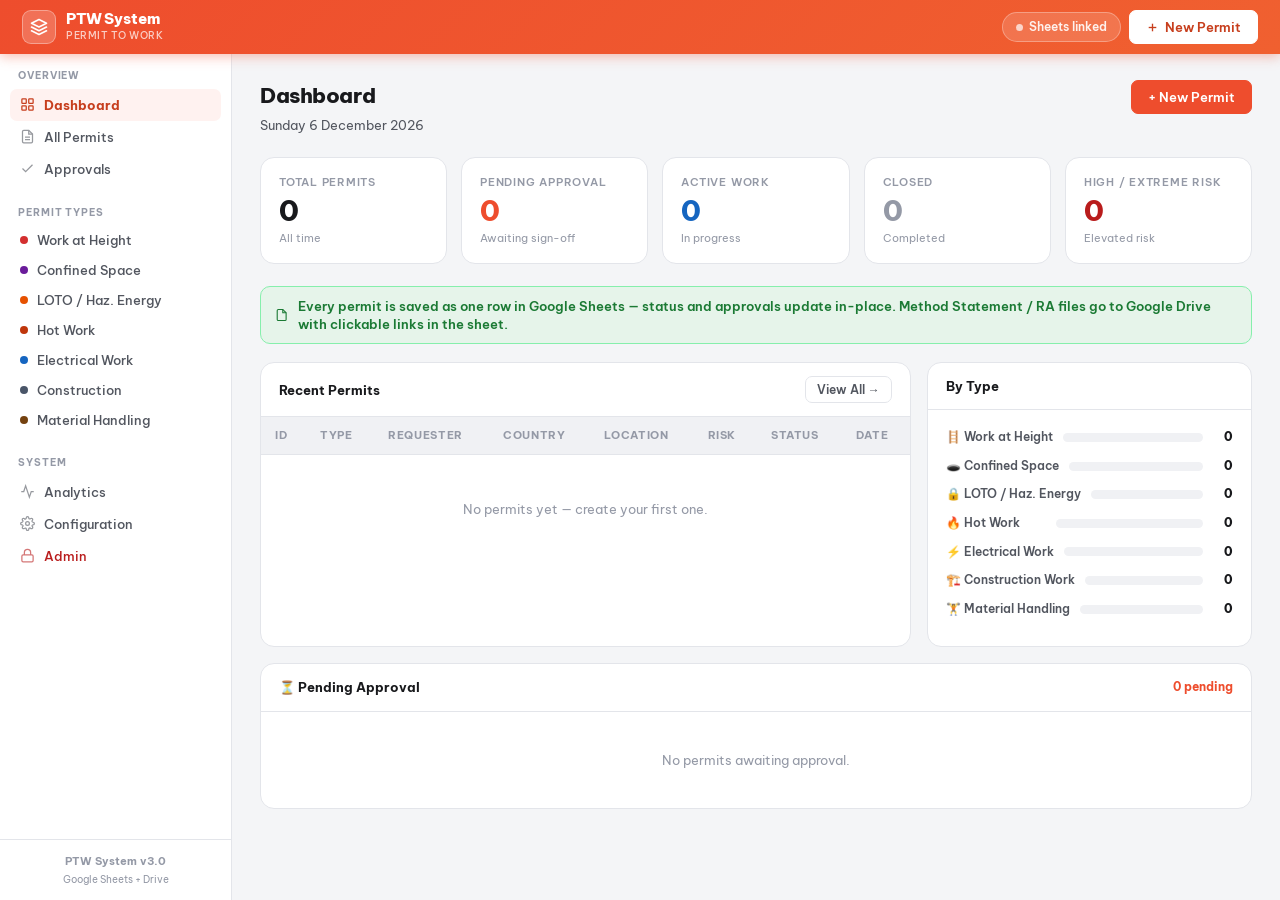
==== commit c818e808: "Add files via upload" ====
--- a/index.html
+++ b/index.html
@@ -88,6 +88,7 @@
 .b-WAH{background:var(--wah-l);color:var(--wah)}.b-CS{background:var(--cs-l);color:var(--cs)}
 .b-LOTO{background:var(--loto-l);color:var(--loto)}.b-HW{background:var(--hw-l);color:var(--hw)}
 .b-ELEC{background:var(--elec-l);color:var(--elec)}
+.b-CONSTR{background:#EDF2F7;color:#4A5568}.b-LIFT{background:var(--amber-l);color:#744210}
 .b-Low{background:var(--green-l);color:var(--green)}.b-Medium{background:var(--amber-l);color:var(--amber)}
 .b-High{background:var(--loto-l);color:var(--loto)}.b-Extreme{background:var(--red-l);color:var(--red)}
 .btn{display:inline-flex;align-items:center;gap:6px;padding:8px 16px;border-radius:var(--rs);font-size:13px;font-weight:600;border:1.5px solid transparent;transition:all .13s;white-space:nowrap;cursor:pointer}
@@ -377,9 +378,11 @@
         <span class="nslbl">Permit Types</span>
         <button class="ni ni-type" onclick="App.nav('t-WAH',this)"><span class="tdot" style="background:var(--wah)"></span>Work at Height</button>
         <button class="ni ni-type" onclick="App.nav('t-CS',this)"><span class="tdot" style="background:var(--cs)"></span>Confined Space</button>
-        <button class="ni ni-type" onclick="App.nav('t-LOTO',this)"><span class="tdot" style="background:var(--loto)"></span>LOTO</button>
+        <button class="ni ni-type" onclick="App.nav('t-LOTO',this)"><span class="tdot" style="background:var(--loto)"></span>LOTO / Haz. Energy</button>
         <button class="ni ni-type" onclick="App.nav('t-HW',this)"><span class="tdot" style="background:var(--hw)"></span>Hot Work</button>
-        <button class="ni ni-type" onclick="App.nav('t-ELEC',this)"><span class="tdot" style="background:var(--elec)"></span>Electrical</button>
+        <button class="ni ni-type" onclick="App.nav('t-ELEC',this)"><span class="tdot" style="background:var(--elec)"></span>Electrical Work</button>
+        <button class="ni ni-type" onclick="App.nav('t-CONSTR',this)"><span class="tdot" style="background:#4A5568"></span>Construction</button>
+        <button class="ni ni-type" onclick="App.nav('t-LIFT',this)"><span class="tdot" style="background:#744210"></span>Material Handling</button>
       </div>
       <div class="nsec">
         <span class="nslbl">System</span>
@@ -434,13 +437,17 @@
         <div class="card-body">
           <div class="notice n-info" style="margin-bottom:16px"><svg width="14" height="14" viewBox="0 0 24 24" fill="none" stroke="currentColor" stroke-width="2"><circle cx="12" cy="12" r="10"/><line x1="12" y1="8" x2="12" y2="12"/><line x1="12" y1="16" x2="12.01" y2="16"/></svg>Enter email addresses for each approver role. After each stage approval, the next approver will be notified automatically via Google Apps Script. These settings persist only for this browser session — edit APPROVER_EMAILS in the JS to make permanent.</div>
           <div class="fgrid">
-            <div class="fg"><label class="flbl">🪜 WAH Assessor</label><input class="fi" type="email" id="em_wah_assess" placeholder="wah.assessor@company.com" oninput="APPROVER_EMAILS.wah_assess=this.value"/></div>
-            <div class="fg"><label class="flbl">🕳️ CS Entry Supervisor</label><input class="fi" type="email" id="em_cs_super" placeholder="cs.supervisor@company.com" oninput="APPROVER_EMAILS.cs_super=this.value"/></div>
-            <div class="fg"><label class="flbl">🔒 Electrical Safety Officer</label><input class="fi" type="email" id="em_eso" placeholder="eso@company.com" oninput="APPROVER_EMAILS.eso=this.value"/></div>
-            <div class="fg"><label class="flbl">🔥 Fire Safety Manager</label><input class="fi" type="email" id="em_fire_mgr" placeholder="fire.manager@company.com" oninput="APPROVER_EMAILS.fire_mgr=this.value"/></div>
-            <div class="fg"><label class="flbl">⚡ Licensed Electrical Worker</label><input class="fi" type="email" id="em_lew" placeholder="lew@company.com" oninput="APPROVER_EMAILS.lew=this.value"/></div>
-            <div class="fg"><label class="flbl">🟠 HSE Manager (Stage 2)</label><input class="fi" type="email" id="em_hse_officer" placeholder="hse.manager@company.com" oninput="APPROVER_EMAILS.hse_officer=this.value"/></div>
-            <div class="fg full"><label class="flbl">🟢 Area Manager (Final Stage)</label><input class="fi" type="email" id="em_area_mgr" placeholder="area.manager@company.com" oninput="APPROVER_EMAILS.area_mgr=this.value"/></div>
+            <div class="slbl" style="margin-bottom:6px;color:var(--t3);font-size:10px;text-transform:uppercase;letter-spacing:.07em">Stage 1 — Specialists (per permit type)</div>
+            <div class="fg"><label class="flbl">🪜 WAH Specialist / Assessor</label><input class="fi" type="email" id="em_wah_assess" placeholder="wah.assessor@shopee.com" oninput="APPROVER_EMAILS.wah_assess=this.value"/></div>
+            <div class="fg"><label class="flbl">🕳️ CS Entry Supervisor</label><input class="fi" type="email" id="em_cs_super" placeholder="cs.supervisor@shopee.com" oninput="APPROVER_EMAILS.cs_super=this.value"/></div>
+            <div class="fg"><label class="flbl">🔒 Electrical Safety Officer (LOTO)</label><input class="fi" type="email" id="em_eso" placeholder="eso@shopee.com" oninput="APPROVER_EMAILS.eso=this.value"/></div>
+            <div class="fg"><label class="flbl">🔥 Fire Safety Manager</label><input class="fi" type="email" id="em_fire_mgr" placeholder="fire.mgr@shopee.com" oninput="APPROVER_EMAILS.fire_mgr=this.value"/></div>
+            <div class="fg"><label class="flbl">⚡ Licensed Electrical Worker</label><input class="fi" type="email" id="em_lew" placeholder="lew@shopee.com" oninput="APPROVER_EMAILS.lew=this.value"/></div>
+            <div class="fg"><label class="flbl">🏗️ Construction / Site Manager</label><input class="fi" type="email" id="em_constr_mgr" placeholder="site.mgr@shopee.com" oninput="APPROVER_EMAILS.constr_mgr=this.value"/></div>
+            <div class="fg"><label class="flbl">🏋️ Lifting Supervisor</label><input class="fi" type="email" id="em_lift_super" placeholder="lift.supervisor@shopee.com" oninput="APPROVER_EMAILS.lift_super=this.value"/></div>
+            <div class="slbl" style="margin:10px 0 6px;color:var(--t3);font-size:10px;text-transform:uppercase;letter-spacing:.07em">Stage 2 &amp; 3 — All Permit Types (SHOPEE-HSEMS-F20)</div>
+            <div class="fg"><label class="flbl">🟠 Shopee/SPX Coordinator — Permit Applicant (Stage 2)</label><input class="fi" type="email" id="em_coord" placeholder="coordinator@shopee.com" oninput="APPROVER_EMAILS.coord=this.value"/></div>
+            <div class="fg full"><label class="flbl">🟢 HSE Department — Permit Approver (Stage 3 / Final)</label><input class="fi" type="email" id="em_hse_dept" placeholder="hse@shopee.com" oninput="APPROVER_EMAILS.hse_dept=this.value"/></div>
           </div>
           <button class="btn btn-success" style="margin-top:14px;width:100%" onclick="App.saveEmails()">💾 Save Email Settings</button>
         </div>
@@ -479,6 +486,7 @@
     <div class="mbody">
       <!-- STEP 1 -->
       <div class="spanel on" id="sp1">
+        <div class="notice n-warn" style="margin-bottom:16px"><svg width="14" height="14" viewBox="0 0 24 24" fill="none" stroke="currentColor" stroke-width="2"><path d="M10.29 3.86L1.82 18a2 2 0 001.71 3h16.94a2 2 0 001.71-3L13.71 3.86a2 2 0 00-3.42 0z"/><line x1="12" y1="9" x2="12" y2="13"/><line x1="12" y1="17" x2="12.01" y2="17"/></svg><div><strong>SHOPEE-HSEMS-F20 Submission Requirements</strong><ul style="margin:6px 0 0 16px;font-size:12px;line-height:1.7"><li>Submit to HSE at least <strong>5 working days</strong> before planned work</li><li>Risk Assessment (RA) <strong>must</strong> be submitted with this form — conducted by qualified RA team leader</li><li>Contractors must be briefed on in-house rules — briefing records required</li><li>Notify HSE again on the day before work commences</li><li>Display the approved permit (with RA) at the work area throughout the works</li></ul></div></div>
         <div class="slbl">Select Permit Type</div>
         <div class="tpicker">
           <div class="tc" data-type="WAH" onclick="App.selType('WAH',this)"><div class="tc-ico">🪜</div><div class="tc-name">Work at Height</div><div class="tc-desc">≥ 2 m elevation</div><div class="tc-stg">3-stage</div></div>
@@ -637,7 +645,7 @@
 // ═══════════════════════════════════════════════════════════════
 // APPS SCRIPT URL
 // ═══════════════════════════════════════════════════════════════
-var SHEET_URL = 'https://script.google.com/a/macros/shopee.com/s/AKfycbwyy-CQa7FmdHwJsV9PIqV6Ez6m4Yqumzjlx3Um1dpVEvzsxvyj7Rog4S0jrZc2Q_LE/exec';
+var SHEET_URL = 'https://script.google.com/a/macros/shopee.com/s/AKfycbzmh9cpntzD2V-A6pbpeNsM2ZHdE6BVMZ6rO-Uq2lAonIOHowvBsXwY_RyVk2IEa0xr/exec';
 
 // ═══════════════════════════════════════════════════════════════
 // ADMIN CONFIG — change PIN and add authorised users here
@@ -660,13 +668,18 @@
 // from Apps Script after each stage approval.
 // ═══════════════════════════════════════════════════════════════
 var APPROVER_EMAILS = {
-  wah_assess:  '',   // WAH Certified Assessor (Stage 1 for Work at Height)
-  hse_officer: '',   // HSE Manager (Stage 2 for WAH / CS / Electrical)
-  area_mgr:    '',   // Area Manager (final stage for all types)
-  cs_super:    '',   // CS Entry Supervisor (Stage 1 for Confined Space)
-  eso:         '',   // Electrical Safety Officer (Stage 1 for LOTO)
-  fire_mgr:    '',   // Fire Safety Manager (Stage 1 for Hot Work)
-  lew:         '',   // Licensed Electrical Worker (Stage 1 for Electrical)
+  // Stage 1 specialists (per permit type)
+  wah_assess:  '',   // WAH Specialist / Competent Assessor (Stage 1 — Work at Height)
+  cs_super:    '',   // Confined Space Entry Supervisor (Stage 1 — Confined Space)
+  eso:         '',   // Electrical Safety Officer (Stage 1 — LOTO)
+  fire_mgr:    '',   // Fire Safety Manager (Stage 1 — Hot Work)
+  lew:         '',   // Licensed Electrical Worker (Stage 1 — Electrical Work)
+  constr_mgr:  '',   // Construction / Site Manager (Stage 1 — Construction Work)
+  lift_super:  '',   // Lifting Supervisor (Stage 1 — Material Handling)
+  // Stage 2 — all types (SHOPEE-HSEMS-F20)
+  coord:       '',   // Shopee/SPX Coordinator — Permit Applicant (Stage 2 all types)
+  // Stage 3 — all types (SHOPEE-HSEMS-F20)
+  hse_dept:    '',   // HSE Department — Permit Approver (Stage 3 all types)
 };
 
 // ═══════════════════════════════════════════════════════════════
@@ -676,35 +689,53 @@
 
 var C = {
   types:{
-    WAH: {l:'Work at Height',  ico:'🪜', col:'#D32F2F', bg:'#FFEBEE', bc:'b-WAH'},
-    CS:  {l:'Confined Space',  ico:'🕳️', col:'#6A1B9A', bg:'#F3E5F5', bc:'b-CS'},
-    LOTO:{l:'LOTO',            ico:'🔒', col:'#E65100', bg:'#FFF3E0', bc:'b-LOTO'},
-    HW:  {l:'Hot Work',        ico:'🔥', col:'#BF360C', bg:'#FBE9E7', bc:'b-HW'},
-    ELEC:{l:'Electrical Work', ico:'⚡', col:'#1565C0', bg:'#E3F2FD', bc:'b-ELEC'},
+    WAH:   {l:'Work at Height',      ico:'🪜', col:'#D32F2F', bg:'#FFEBEE', bc:'b-WAH'},
+    CS:    {l:'Confined Space',      ico:'🕳️', col:'#6A1B9A', bg:'#F3E5F5', bc:'b-CS'},
+    LOTO:  {l:'LOTO / Haz. Energy', ico:'🔒', col:'#E65100', bg:'#FFF3E0', bc:'b-LOTO'},
+    HW:    {l:'Hot Work',            ico:'🔥', col:'#BF360C', bg:'#FBE9E7', bc:'b-HW'},
+    ELEC:  {l:'Electrical Work',     ico:'⚡', col:'#1565C0', bg:'#E3F2FD', bc:'b-ELEC'},
+    CONSTR:{l:'Construction Work',   ico:'🏗️', col:'#4A5568', bg:'#EDF2F7', bc:'b-LOTO'},
+    LIFT:  {l:'Material Handling',   ico:'🏋️', col:'#744210', bg:'#FFFBEB', bc:'b-HW'},
   },
   wf:{
-    WAH:{name:'Work at Height — 3-Stage',stages:[
-      {key:'wah_assess',  role:'WAH Certified Assessor (ICWCI)', desc:'Verify equipment inspection, fall protection system and anchor points.', col:'#D32F2F', req:'Must hold valid WAH Assessor certification (ICWCI or equivalent)'},
-      {key:'hse_officer', role:'Site Safety Officer / HSE Manager', desc:'Review risk controls, PPE and emergency rescue plan.', col:'#E65100', req:'HSE team sign-off required'},
-      {key:'area_mgr',    role:'Area Manager / Site Manager', desc:'Final management authorisation before work commences.', col:'#1B7A34', req:'Management authorisation required'},
+    // Approval chain per SHOPEE-HSEMS-F20:
+    // Stage 1: Shopee/SPX Coordinator (Permit Applicant) — reviews & endorses
+    // Stage 2: HSE Department (Permit Approver) — final authority
+    // Specialist pre-check (Stage 0.5) is built into each permit's checklist & RA requirement
+    WAH:{name:'Work at Height — 3-Stage (SHOPEE-HSEMS-F20)',stages:[
+      {key:'wah_assess',  role:'WAH Specialist / Competent Assessor', desc:'Verify fall protection plan, anchor points, equipment inspection records and RA submitted by RA-qualified person.', col:'#D32F2F', req:'Hold valid WAH Assessor cert (ICWCI or MOM-equivalent). RA team leader certification must be on file.'},
+      {key:'coord',       role:'Shopee/SPX Coordinator (Permit Applicant)', desc:'Confirm RA submitted, contractor briefed on in-house rules, work period and location correct.', col:'#E65100', req:'Appointed Shopee/SPX Coordinator — per SHOPEE-HSEMS-F20 Section 1'},
+      {key:'hse_dept',    role:'HSE Department (Permit Approver)', desc:'Final HSE sign-off. Permit must be submitted ≥ 5 working days in advance. Approved permit to be displayed at work area.', col:'#1B7A34', req:'HSE Department authorisation required — SHOPEE-HSEMS-F20'},
     ]},
-    CS:{name:'Confined Space — 3-Stage',stages:[
-      {key:'cs_super',    role:'Confined Space Entry Supervisor', desc:'Verify atmospheric tests, standby person and rescue plan.', col:'#6A1B9A', req:'Trained CS Entry Supervisor required'},
-      {key:'hse_officer', role:'Site Safety Officer / HSE Manager', desc:'Review ventilation, gas monitoring and emergency response.', col:'#E65100', req:'HSE sign-off on atmospheric conditions'},
-      {key:'area_mgr',    role:'Operations Manager', desc:'Final authorisation — entry restrictions confirmed.', col:'#1B7A34', req:'Management authorisation required'},
+    CS:{name:'Confined Space — 3-Stage (SHOPEE-HSEMS-F20)',stages:[
+      {key:'cs_super',    role:'Confined Space Entry Supervisor', desc:'Verify atmospheric tests (O₂, LEL, toxics), standby person assigned, rescue plan and equipment confirmed serviceable.', col:'#6A1B9A', req:'Trained CS Entry Supervisor. Rescue PPE and equipment must be serviceable.'},
+      {key:'coord',       role:'Shopee/SPX Coordinator (Permit Applicant)', desc:'Confirm RA submitted, contractor briefed, adequate rescue plan in place.', col:'#E65100', req:'Appointed Shopee/SPX Coordinator — SHOPEE-HSEMS-F20'},
+      {key:'hse_dept',    role:'HSE Department (Permit Approver)', desc:'Final HSE sign-off. Submit ≥ 5 working days before planned entry. Display approved permit at space entry point.', col:'#1B7A34', req:'HSE Department authorisation required'},
     ]},
-    LOTO:{name:'LOTO — 2-Stage',stages:[
-      {key:'eso',      role:'Electrical Safety Officer (ESO)', desc:'Verify all energy sources identified and LOTO register complete.', col:'#E65100', req:'Licensed Electrical Safety Officer required'},
-      {key:'area_mgr', role:'Area / Maintenance Manager', desc:'Final management authorisation.', col:'#1B7A34', req:'Management sign-off required'},
+    LOTO:{name:'LOTO / Hazardous Energy — 3-Stage (SHOPEE-HSEMS-F20)',stages:[
+      {key:'eso',         role:'Electrical Safety Officer (ESO)', desc:'Verify all energy sources isolated, LOTO register complete, zero-energy state confirmed by approved instrument.', col:'#E65100', req:'Licensed Electrical Safety Officer. Equipment serviceability records required.'},
+      {key:'coord',       role:'Shopee/SPX Coordinator (Permit Applicant)', desc:'Confirm RA submitted, LOTO procedures reviewed, contractor briefed on in-house rules.', col:'#BF360C', req:'Appointed Shopee/SPX Coordinator — SHOPEE-HSEMS-F20'},
+      {key:'hse_dept',    role:'HSE Department (Permit Approver)', desc:'Final HSE sign-off before any maintenance or repair work commences.', col:'#1B7A34', req:'HSE Department authorisation required'},
     ]},
-    HW:{name:'Hot Work — 2-Stage',stages:[
-      {key:'fire_mgr', role:'Fire Safety Manager', desc:'Verify fire watch, extinguisher placement and combustible clearance.', col:'#BF360C', req:'Fire Safety Manager qualification required'},
-      {key:'area_mgr', role:'Area / Operations Manager', desc:'Final authorisation — post-work fire watch confirmed.', col:'#1B7A34', req:'Management sign-off required'},
+    HW:{name:'Hot Work — 3-Stage (SHOPEE-HSEMS-F20)',stages:[
+      {key:'fire_mgr',    role:'Fire Safety Manager', desc:'Verify fire watch, extinguisher placement, combustible clearance ≥ 3 m, hot work at designated area or specified location away from flammable material.', col:'#BF360C', req:'Fire Safety Manager qualification. Designated hot work area confirmation required.'},
+      {key:'coord',       role:'Shopee/SPX Coordinator (Permit Applicant)', desc:'Confirm RA submitted, work area and period correct, contractor briefed.', col:'#E65100', req:'Appointed Shopee/SPX Coordinator — SHOPEE-HSEMS-F20'},
+      {key:'hse_dept',    role:'HSE Department (Permit Approver)', desc:'Final HSE sign-off. Submit ≥ 5 working days in advance. Permit to be displayed at the hot work location.', col:'#1B7A34', req:'HSE Department authorisation required'},
     ]},
-    ELEC:{name:'Electrical Work — 3-Stage',stages:[
-      {key:'lew',         role:'Licensed Electrical Worker (LEW)', desc:'Verify isolation method and voltage testing.', col:'#1565C0', req:'Valid EMA LEW licence required'},
-      {key:'hse_officer', role:'Site Safety Officer / HSE Manager', desc:'Review arc flash precautions and PPE compliance.', col:'#E65100', req:'HSE review required for HV work'},
-      {key:'area_mgr',    role:'Area Manager', desc:'Final management authorisation.', col:'#1B7A34', req:'Management authorisation required'},
+    ELEC:{name:'Electrical Work — 3-Stage (SHOPEE-HSEMS-F20)',stages:[
+      {key:'lew',         role:'Licensed Electrical Worker (LEW)', desc:'Verify circuit isolation, voltage confirmed zero with approved indicator, arc flash category assessed, adjacent live parts marked.', col:'#1565C0', req:'Valid EMA LEW licence mandatory. Equipment licenses and competency certificates required.'},
+      {key:'coord',       role:'Shopee/SPX Coordinator (Permit Applicant)', desc:'Confirm RA submitted, isolation scope reviewed, contractor briefed on electrical safety rules.', col:'#E65100', req:'Appointed Shopee/SPX Coordinator — SHOPEE-HSEMS-F20'},
+      {key:'hse_dept',    role:'HSE Department (Permit Approver)', desc:'Final HSE sign-off. Submit ≥ 5 working days in advance.', col:'#1B7A34', req:'HSE Department authorisation required'},
+    ]},
+    CONSTR:{name:'Construction Work — 3-Stage (SHOPEE-HSEMS-F20)',stages:[
+      {key:'constr_mgr',  role:'Construction / Site Manager', desc:'Verify excavation/demolition/piling/tunnelling plans, local construction guidelines compliance, affected parties notified.', col:'#4A5568', req:'Qualified Construction/Site Manager. Local construction guidelines and regulations must be followed.'},
+      {key:'coord',       role:'Shopee/SPX Coordinator (Permit Applicant)', desc:'Confirm RA submitted, management of change documented, contractor briefed.', col:'#E65100', req:'Appointed Shopee/SPX Coordinator — SHOPEE-HSEMS-F20'},
+      {key:'hse_dept',    role:'HSE Department (Permit Approver)', desc:'Final HSE sign-off. Submit ≥ 5 working days in advance. Notify affected parties before starting work.', col:'#1B7A34', req:'HSE Department authorisation required'},
+    ]},
+    LIFT:{name:'Material Handling — 3-Stage (SHOPEE-HSEMS-F20)',stages:[
+      {key:'lift_super',  role:'Lifting Supervisor / Rigger', desc:'Verify lifting plan, crane/hoist/forklift operator competency certificates, equipment licenses, pre-lift inspection complete.', col:'#744210', req:'Competent Lifting Supervisor. Lifting plan, competency certificates and equipment licenses required.'},
+      {key:'coord',       role:'Shopee/SPX Coordinator (Permit Applicant)', desc:'Confirm lifting plan and RA submitted, equipment and operator licenses sighted, contractor briefed.', col:'#E65100', req:'Appointed Shopee/SPX Coordinator — SHOPEE-HSEMS-F20'},
+      {key:'hse_dept',    role:'HSE Department (Permit Approver)', desc:'Final HSE sign-off. Submit ≥ 5 working days in advance.', col:'#1B7A34', req:'HSE Department authorisation required'},
     ]},
   },
   // tf entries: id, l(abel), t(ype: text/number/select/multi), r(equired), opts/ph/hint
@@ -748,6 +779,22 @@
       {id:'el_lew', l:'LEW Name & Licence No.',    t:'text',  r:true, ph:'Full name and EMA LEW licence number', hint:'Singapore LEW licence mandatory for any HV work'},
       {id:'el_arc', l:'Arc Flash Category',        t:'select',r:false,opts:['Category 0 (< 1.2 cal/cm²)','Category 1 (1.2–4 cal/cm²)','Category 2 (4–8 cal/cm²)','Category 3 (8–25 cal/cm²)','Category 4 (25–40 cal/cm²)','Not assessed']},
       {id:'el_adj', l:'Adjacent Live Parts',       t:'select',r:true, opts:['None — fully de-energised bay','Present — barriers and insulation installed','Present — insulating covers applied','Live work — full arc-flash PPE worn']},
+    ],
+    CONSTR:[
+      {id:'cn_type',l:'Construction Activity',     t:'multi', r:true, opts:['Excavation','Demolition','Piling','Tunnelling','Structural Installation','Concrete Pouring','Formwork Erection']},
+      {id:'cn_area',l:'Exact Work Area',            t:'text',  r:true, ph:'Building, level, grid reference — e.g. Block A, B2, Grid D4-E5'},
+      {id:'cn_barr',l:'Barricade / Access Control', t:'select',r:true, opts:['Full hoarding erected — authorised access only','Safety barriers and warning tape in place','Exclusion zone marked and manned','Pedestrian diversion route signed']},
+      {id:'cn_exit',l:'Emergency Exits / Evacuation Routes Affected?', t:'select',r:true, opts:['No exits or routes affected','Yes — Facilities/Building Owner approval obtained','Yes — temporary alternative route signed and communicated']},
+      {id:'cn_spk', l:'Sprinkler System Affected?', t:'select',r:true, opts:['No — sprinkler system unaffected','Yes — approval from Facilities/Building Owner obtained before work']},
+      {id:'cn_aff', l:'Employees / Public Affected?',t:'select',r:true, opts:['No persons in adjacent areas','Yes — all affected parties notified before work starts','Yes — Management of Change (MoC) completed']},
+    ],
+    LIFT:[
+      {id:'li_eq',  l:'Lifting Equipment to be Used',t:'multi',r:true, opts:['Overhead Crane','Mobile Crane','Hoist / Chain Block','Telehandler','Forklift','Scissor Lift','Boom Lift','Any Other Powered Industrial Vehicle']},
+      {id:'li_cap', l:'Maximum Load (kg)',           t:'number',r:true, ph:'Total load including rigging, slings and attachments'},
+      {id:'li_plan',l:'Lifting Plan Reference',      t:'text',  r:true, ph:'Lifting plan doc no. — must be submitted with permit', hint:'A written lifting plan is required for all crane and hoist lifts per SHOPEE-HSEMS-F20'},
+      {id:'li_rig', l:'Rigger / Lifting Supervisor Name', t:'text', r:true, ph:'Full name of competent Lifting Supervisor'},
+      {id:'li_cert',l:'Operator Licence / Cert No.',t:'text',  r:true, ph:'Equipment licence and operator competency certificate numbers'},
+      {id:'li_zone',l:'Exclusion Zone Established?', t:'select',r:true, opts:['Yes — zone marked and all personnel excluded during lift','Yes — banksman/signaller assigned and positioned','N/A — ground-level movement only, no overhead lift']},
     ],
   },
   hazards:{
@@ -815,6 +862,30 @@
       'Adjacent operational teams notified of isolation scope and expected duration',
       'Permit affixed to panel or switchboard door — visible and accessible',
     ],
+    CONSTR:[
+      'RA completed by qualified RA team leader — RA team leader certification sighted',
+      'Contractor briefed on Shopee/SPX in-house rules — briefing record signed',
+      'Underground services survey completed — all services located and marked',
+      'Structural engineer sign-off obtained for any demolition or load-bearing work',
+      'Barricade / hoarding erected and exclusion zone marked before work starts',
+      'Emergency exits and evacuation routes — confirmed unaffected or alternative signed',
+      'Sprinkler system — confirmed unaffected or Facilities/Building Owner approval obtained',
+      'All adjacent employees and members of public notified before work commences',
+      'Permit displayed visibly at the construction work area',
+      'HSE department notified on the day before work commences',
+    ],
+    LIFT:[
+      'RA completed by qualified RA team leader — RA team leader certification sighted',
+      'Contractor briefed on Shopee/SPX in-house rules — briefing record signed',
+      'Written lifting plan submitted and approved — referenced on this permit',
+      'All lifting equipment pre-inspected — current colour-coded and within load rating',
+      'Operator competency certificates and equipment licences sighted and valid',
+      'Exclusion zone established and all personnel excluded from beneath lift path',
+      'Banksman / signaller assigned, positioned and briefed on signals',
+      'Wind speed checked — within rated operating limit for equipment',
+      'Taglines attached to all loads — no free-hanging loads permitted',
+      'Permit displayed at the lift area — HSE notified before lift commences',
+    ],
   },
   // "Things to look out for" — key observations per type
   lookout:{
@@ -822,7 +893,9 @@
     CS:   ['⚠️ Atmosphere can change rapidly — continue monitoring throughout entry, not just at start','⚠️ Never enter to rescue an incapacitated entrant without SCBA and proper rescue equipment','⚠️ Oxygen enrichment (>23.5%) is as dangerous as deficiency — can cause spontaneous combustion','⚠️ Verify ALL energy sources before entry — steam, electricity, piped fluids','⚠️ Standby person must never enter the space for any reason during an emergency'],
     LOTO: ['⚠️ Try-out: attempt to start equipment BEFORE workers enter — verify zero energy','⚠️ Each worker must apply their own lock — never share a lock with another person','⚠️ LOTO applies even for "quick" jobs under 5 minutes — no exceptions','⚠️ Verify all energy forms: electrical, pneumatic, hydraulic, thermal, mechanical, chemical','⚠️ Check for multiple feed points — equipment may be fed from more than one source'],
     HW:   ['⚠️ Check 3 m radius ABOVE and BELOW the work area — sparks travel further than expected','⚠️ Hot metal looks identical to cold metal — mark all hot surfaces immediately','⚠️ Fire watch must stay for the full post-work period — most fires ignite after work stops','⚠️ Welding in confined or poorly ventilated areas — mandatory LEV or SCBA','⚠️ Check for hidden voids, cavities and combustible insulation behind surfaces being cut'],
-    ELEC: ['⚠️ Treat every conductor as live until proven dead with an approved voltage indicator','⚠️ Arc flash energy increases exponentially with fault current — review arc flash study','⚠️ Verify that the correct circuit is isolated — label verification is not sufficient alone','⚠️ HV equipment can retain charge for extended periods after isolation — wait and verify','⚠️ Adjacent circuits may remain energised — insulate and mark all adjacent live parts'],
+    ELEC:  ['⚠️ Treat every conductor as live until proven dead with an approved voltage indicator','⚠️ Arc flash energy increases exponentially with fault current — review arc flash study','⚠️ Verify that the correct circuit is isolated — label verification is not sufficient alone','⚠️ HV equipment can retain charge for extended periods after isolation — wait and verify','⚠️ Adjacent circuits may remain energised — insulate and mark all adjacent live parts'],
+    CONSTR:['⚠️ Excavation edges can collapse without warning — maintain safe setback distances','⚠️ Underground services must be located before any digging — call before you dig','⚠️ Demolition sequence must follow structural engineer sign-off — no ad hoc removal','⚠️ Monitor adjacent structures continuously during excavation or piling works','⚠️ Dust and noise levels may exceed limits — implement controls before work starts'],
+    LIFT:  ['⚠️ Never exceed the Safe Working Load (SWL) — account for sling angles which reduce capacity','⚠️ No person to stand under a suspended load at any time — enforce the exclusion zone','⚠️ All lifting accessories (slings, shackles) must be colour-coded current and load-rated','⚠️ Wind speed must be checked before and during lifts — stop if gusts exceed rated limit','⚠️ Taglines must be used on all loads to prevent uncontrolled swinging'],
   },
 };
 
@@ -1296,11 +1369,11 @@
   renderAdmin:function(){
     document.getElementById('adminUserList').innerHTML=ADMIN_CONFIG.users.map(function(u){return'👤 '+u+'<br>';}).join('');
     // Populate email fields with current values
-    var keys=['wah_assess','cs_super','eso','fire_mgr','lew','hse_officer','area_mgr'];
+    var keys=['wah_assess','cs_super','eso','fire_mgr','lew','constr_mgr','lift_super','coord','hse_dept'];
     keys.forEach(function(k){var el=document.getElementById('em_'+k);if(el)el.value=APPROVER_EMAILS[k]||'';});
   },
   saveEmails:function(){
-    var keys=['wah_assess','cs_super','eso','fire_mgr','lew','hse_officer','area_mgr'];
+    var keys=['wah_assess','cs_super','eso','fire_mgr','lew','constr_mgr','lift_super','coord','hse_dept'];
     keys.forEach(function(k){var el=document.getElementById('em_'+k);if(el)APPROVER_EMAILS[k]=el.value.trim();});
     toast('Email settings saved for this session','ok');
   },
@@ -1361,7 +1434,7 @@
 // HELPERS
 // ═══════════════════════════════════════════════════════════════
 function getStage1Email(type) {
-  var keyMap={WAH:'wah_assess',CS:'cs_super',LOTO:'eso',HW:'fire_mgr',ELEC:'lew'};
+  var keyMap={WAH:'wah_assess',CS:'cs_super',LOTO:'eso',HW:'fire_mgr',ELEC:'lew',CONSTR:'constr_mgr',LIFT:'lift_super'};
   return APPROVER_EMAILS[keyMap[type]||'']||'';
 }
 function nxtStg(p){
@@ -1370,11 +1443,13 @@
 }
 function typeXtraCells(p){
   var d=p.td||{};
-  if(p.type==='WAH')  return'<td style="font-size:12px">'+(d.wah_h||'—')+' m</td><td style="font-size:12px">'+(d.wah_eq||'—')+'</td>';
-  if(p.type==='CS')   return'<td style="font-size:12px">'+(d.cs_sp||'—')+'</td><td style="font-size:12px">'+(d.cs_atm||'—')+'</td>';
-  if(p.type==='LOTO') return'<td style="font-size:12px">'+(d.lo_en||'—')+'</td><td style="font-size:12px">'+(d.lo_vlt||'—')+'</td>';
-  if(p.type==='HW')   return'<td style="font-size:12px">'+(d.hw_type||'—')+'</td><td style="font-size:12px">'+(d.hw_fw||'—')+'</td>';
-  if(p.type==='ELEC') return'<td style="font-size:12px">'+(d.el_vlt||'—')+'</td><td style="font-size:12px">'+(d.el_pan||'—')+'</td>';
+  if(p.type==='WAH')    return'<td style="font-size:12px">'+(d.wah_h||'—')+' m</td><td style="font-size:12px">'+(d.wah_eq||'—')+'</td>';
+  if(p.type==='CS')     return'<td style="font-size:12px">'+(d.cs_sp||'—')+'</td><td style="font-size:12px">'+(d.cs_atm||'—')+'</td>';
+  if(p.type==='LOTO')   return'<td style="font-size:12px">'+(d.lo_en||'—')+'</td><td style="font-size:12px">'+(d.lo_vlt||'—')+'</td>';
+  if(p.type==='HW')     return'<td style="font-size:12px">'+(d.hw_type||'—')+'</td><td style="font-size:12px">'+(d.hw_fw||'—')+'</td>';
+  if(p.type==='ELEC')   return'<td style="font-size:12px">'+(d.el_vlt||'—')+'</td><td style="font-size:12px">'+(d.el_pan||'—')+'</td>';
+  if(p.type==='CONSTR') return'<td style="font-size:12px">'+(d.cn_type||'—')+'</td><td style="font-size:12px">'+(d.cn_area||'—')+'</td>';
+  if(p.type==='LIFT')   return'<td style="font-size:12px">'+(d.li_eq||'—')+'</td><td style="font-size:12px">'+(d.li_cap?d.li_cap+' kg':'—')+'</td>';
   return'<td>—</td><td>—</td>';
 }
 function actBtns(p){
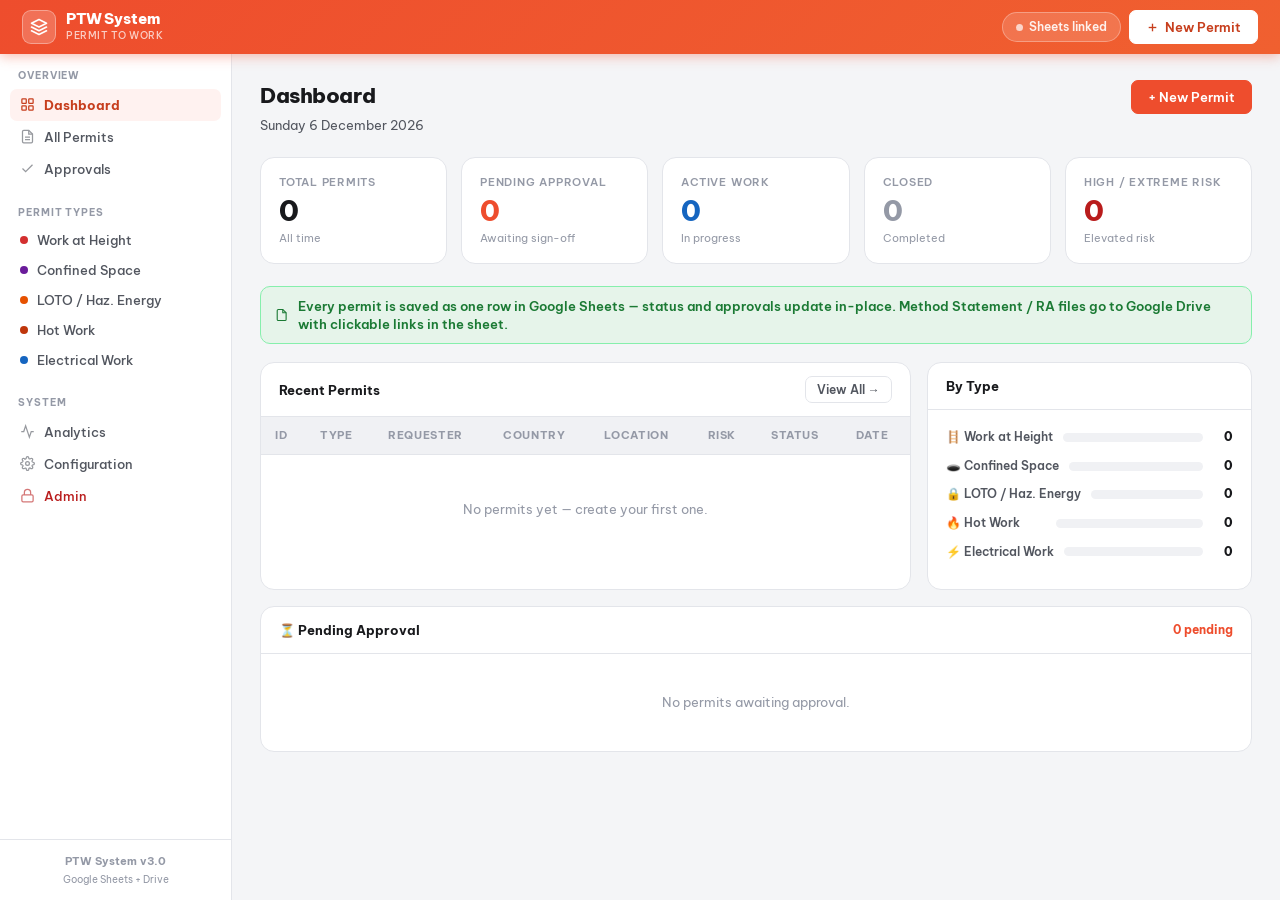
==== commit ed3df2d8: "Add files via upload" ====
--- a/index.html
+++ b/index.html
@@ -381,8 +381,6 @@
         <button class="ni ni-type" onclick="App.nav('t-LOTO',this)"><span class="tdot" style="background:var(--loto)"></span>LOTO / Haz. Energy</button>
         <button class="ni ni-type" onclick="App.nav('t-HW',this)"><span class="tdot" style="background:var(--hw)"></span>Hot Work</button>
         <button class="ni ni-type" onclick="App.nav('t-ELEC',this)"><span class="tdot" style="background:var(--elec)"></span>Electrical Work</button>
-        <button class="ni ni-type" onclick="App.nav('t-CONSTR',this)"><span class="tdot" style="background:#4A5568"></span>Construction</button>
-        <button class="ni ni-type" onclick="App.nav('t-LIFT',this)"><span class="tdot" style="background:#744210"></span>Material Handling</button>
       </div>
       <div class="nsec">
         <span class="nslbl">System</span>
@@ -437,17 +435,15 @@
         <div class="card-body">
           <div class="notice n-info" style="margin-bottom:16px"><svg width="14" height="14" viewBox="0 0 24 24" fill="none" stroke="currentColor" stroke-width="2"><circle cx="12" cy="12" r="10"/><line x1="12" y1="8" x2="12" y2="12"/><line x1="12" y1="16" x2="12.01" y2="16"/></svg>Enter email addresses for each approver role. After each stage approval, the next approver will be notified automatically via Google Apps Script. These settings persist only for this browser session — edit APPROVER_EMAILS in the JS to make permanent.</div>
           <div class="fgrid">
-            <div class="slbl" style="margin-bottom:6px;color:var(--t3);font-size:10px;text-transform:uppercase;letter-spacing:.07em">Stage 1 — Specialists (per permit type)</div>
-            <div class="fg"><label class="flbl">🪜 WAH Specialist / Assessor</label><input class="fi" type="email" id="em_wah_assess" placeholder="wah.assessor@shopee.com" oninput="APPROVER_EMAILS.wah_assess=this.value"/></div>
-            <div class="fg"><label class="flbl">🕳️ CS Entry Supervisor</label><input class="fi" type="email" id="em_cs_super" placeholder="cs.supervisor@shopee.com" oninput="APPROVER_EMAILS.cs_super=this.value"/></div>
+            <div class="slbl" style="margin-bottom:6px;grid-column:1/-1;color:var(--t3);font-size:10px;text-transform:uppercase;letter-spacing:.07em">Stage 2 — Specialist (per permit type)</div>
+            <div class="notice n-info" style="margin-bottom:10px;font-size:12px;grid-column:1/-1"><svg width="13" height="13" viewBox="0 0 24 24" fill="none" stroke="currentColor" stroke-width="2"><circle cx="12" cy="12" r="10"/><line x1="12" y1="8" x2="12" y2="12"/><line x1="12" y1="16" x2="12.01" y2="16"/></svg>These are <strong>fallback defaults</strong>. Stage 1 (Permit Applicant) is auto-completed from the requester's own sign-off. The primary Stage 2 &amp; 3 addresses are entered by each approver at sign-off — these are used only if left blank.</div>
+            <div class="fg"><label class="flbl">🪜 WAH Specialist / Competent Assessor</label><input class="fi" type="email" id="em_wah_specialist" placeholder="wah.assessor@shopee.com" oninput="APPROVER_EMAILS.wah_specialist=this.value"/></div>
+            <div class="fg"><label class="flbl">🕳️ Confined Space Entry Supervisor</label><input class="fi" type="email" id="em_cs_supervisor" placeholder="cs.supervisor@shopee.com" oninput="APPROVER_EMAILS.cs_supervisor=this.value"/></div>
             <div class="fg"><label class="flbl">🔒 Electrical Safety Officer (LOTO)</label><input class="fi" type="email" id="em_eso" placeholder="eso@shopee.com" oninput="APPROVER_EMAILS.eso=this.value"/></div>
-            <div class="fg"><label class="flbl">🔥 Fire Safety Manager</label><input class="fi" type="email" id="em_fire_mgr" placeholder="fire.mgr@shopee.com" oninput="APPROVER_EMAILS.fire_mgr=this.value"/></div>
+            <div class="fg"><label class="flbl">🔥 Fire Safety Manager (Hot Work)</label><input class="fi" type="email" id="em_fire_safety_mgr" placeholder="fire.mgr@shopee.com" oninput="APPROVER_EMAILS.fire_safety_mgr=this.value"/></div>
             <div class="fg"><label class="flbl">⚡ Licensed Electrical Worker</label><input class="fi" type="email" id="em_lew" placeholder="lew@shopee.com" oninput="APPROVER_EMAILS.lew=this.value"/></div>
-            <div class="fg"><label class="flbl">🏗️ Construction / Site Manager</label><input class="fi" type="email" id="em_constr_mgr" placeholder="site.mgr@shopee.com" oninput="APPROVER_EMAILS.constr_mgr=this.value"/></div>
-            <div class="fg"><label class="flbl">🏋️ Lifting Supervisor</label><input class="fi" type="email" id="em_lift_super" placeholder="lift.supervisor@shopee.com" oninput="APPROVER_EMAILS.lift_super=this.value"/></div>
-            <div class="slbl" style="margin:10px 0 6px;color:var(--t3);font-size:10px;text-transform:uppercase;letter-spacing:.07em">Stage 2 &amp; 3 — All Permit Types (SHOPEE-HSEMS-F20)</div>
-            <div class="fg"><label class="flbl">🟠 Shopee/SPX Coordinator — Permit Applicant (Stage 2)</label><input class="fi" type="email" id="em_coord" placeholder="coordinator@shopee.com" oninput="APPROVER_EMAILS.coord=this.value"/></div>
-            <div class="fg full"><label class="flbl">🟢 HSE Department — Permit Approver (Stage 3 / Final)</label><input class="fi" type="email" id="em_hse_dept" placeholder="hse@shopee.com" oninput="APPROVER_EMAILS.hse_dept=this.value"/></div>
+            <div class="slbl" style="margin:10px 0 6px;grid-column:1/-1;color:var(--t3);font-size:10px;text-transform:uppercase;letter-spacing:.07em">Stage 3 — Site / Operations Manager (all permit types)</div>
+            <div class="fg full"><label class="flbl">🟢 Site / Operations Manager (final sign-off)</label><input class="fi" type="email" id="em_site_mgr" placeholder="site.manager@shopee.com" oninput="APPROVER_EMAILS.site_mgr=this.value"/></div>
           </div>
           <button class="btn btn-success" style="margin-top:14px;width:100%" onclick="App.saveEmails()">💾 Save Email Settings</button>
         </div>
@@ -486,13 +482,13 @@
     <div class="mbody">
       <!-- STEP 1 -->
       <div class="spanel on" id="sp1">
-        <div class="notice n-warn" style="margin-bottom:16px"><svg width="14" height="14" viewBox="0 0 24 24" fill="none" stroke="currentColor" stroke-width="2"><path d="M10.29 3.86L1.82 18a2 2 0 001.71 3h16.94a2 2 0 001.71-3L13.71 3.86a2 2 0 00-3.42 0z"/><line x1="12" y1="9" x2="12" y2="13"/><line x1="12" y1="17" x2="12.01" y2="17"/></svg><div><strong>SHOPEE-HSEMS-F20 Submission Requirements</strong><ul style="margin:6px 0 0 16px;font-size:12px;line-height:1.7"><li>Submit to HSE at least <strong>5 working days</strong> before planned work</li><li>Risk Assessment (RA) <strong>must</strong> be submitted with this form — conducted by qualified RA team leader</li><li>Contractors must be briefed on in-house rules — briefing records required</li><li>Notify HSE again on the day before work commences</li><li>Display the approved permit (with RA) at the work area throughout the works</li></ul></div></div>
+        <div class="notice n-warn" style="margin-bottom:16px"><svg width="14" height="14" viewBox="0 0 24 24" fill="none" stroke="currentColor" stroke-width="2"><path d="M10.29 3.86L1.82 18a2 2 0 001.71 3h16.94a2 2 0 001.71-3L13.71 3.86a2 2 0 00-3.42 0z"/><line x1="12" y1="9" x2="12" y2="13"/><line x1="12" y1="17" x2="12.01" y2="17"/></svg><div><strong>Permit to Work — 3-Stage Approval Process</strong><ul style="margin:6px 0 0 16px;font-size:12px;line-height:1.8"><li><strong>Stage 1 — You (Permit Applicant):</strong> complete this form accurately and sign to submit — this counts as your Stage 1 endorsement</li><li><strong>Stage 2 — Specialist:</strong> physically visits the work site to verify all preconditions are met before issuing the permit</li><li><strong>Stage 3 — Site / Operations Manager:</strong> reviews for concurrent work conflicts and gives final authorisation</li><li>Work must NOT begin until Stages 2 and 3 are both signed — a submitted permit is not an authorised permit</li><li>The approved permit must be displayed at the work area and closed out on completion</li></ul></div></div>
         <div class="slbl">Select Permit Type</div>
-        <div class="tpicker">
+        <div class="tpicker" style="grid-template-columns:repeat(5,1fr)">
           <div class="tc" data-type="WAH" onclick="App.selType('WAH',this)"><div class="tc-ico">🪜</div><div class="tc-name">Work at Height</div><div class="tc-desc">≥ 2 m elevation</div><div class="tc-stg">3-stage</div></div>
           <div class="tc" data-type="CS" onclick="App.selType('CS',this)"><div class="tc-ico">🕳️</div><div class="tc-name">Confined Space</div><div class="tc-desc">Enclosed areas</div><div class="tc-stg">3-stage</div></div>
-          <div class="tc" data-type="LOTO" onclick="App.selType('LOTO',this)"><div class="tc-ico">🔒</div><div class="tc-name">LOTO</div><div class="tc-desc">Lockout / Tagout</div><div class="tc-stg">2-stage</div></div>
-          <div class="tc" data-type="HW" onclick="App.selType('HW',this)"><div class="tc-ico">🔥</div><div class="tc-name">Hot Work</div><div class="tc-desc">Welding / cutting</div><div class="tc-stg">2-stage</div></div>
+          <div class="tc" data-type="LOTO" onclick="App.selType('LOTO',this)"><div class="tc-ico">🔒</div><div class="tc-name">LOTO</div><div class="tc-desc">Lockout / Tagout</div><div class="tc-stg">3-stage</div></div>
+          <div class="tc" data-type="HW" onclick="App.selType('HW',this)"><div class="tc-ico">🔥</div><div class="tc-name">Hot Work</div><div class="tc-desc">Welding / cutting</div><div class="tc-stg">3-stage</div></div>
           <div class="tc" data-type="ELEC" onclick="App.selType('ELEC',this)"><div class="tc-ico">⚡</div><div class="tc-name">Electrical</div><div class="tc-desc">Live / isolation</div><div class="tc-stg">3-stage</div></div>
         </div>
         <div id="rnote" style="display:none" class="rnote"></div>
@@ -521,6 +517,14 @@
           <div class="fg"><label class="flbl">Worker Names / IDs <span class="req">*</span></label><input class="fi" type="text" id="f_wnames" placeholder="Ali, Ravi, John or badge IDs"/></div>
           <div class="fg"><label class="flbl">Planned Start Date &amp; Time <span class="req">*</span></label><div class="irow"><input class="fi" type="date" id="f_sd"/><input class="fi" type="time" id="f_st"/></div></div>
           <div class="fg"><label class="flbl">Planned End Date &amp; Time <span class="req">*</span></label><div class="irow"><input class="fi" type="date" id="f_ed"/><input class="fi" type="time" id="f_et"/></div></div>
+          <div class="fg"><label class="flbl">Permit Validity <span class="req">*</span></label>
+            <select class="fi" id="f_validity">
+              <option value="Single shift (same day)">Single shift (same day)</option>
+              <option value="Multi-day (as per dates above)">Multi-day (as per dates above)</option>
+              <option value="Weekly renewal required">Weekly renewal required</option>
+            </select>
+            <div class="fhint">Work may not continue beyond the approved validity period — a new permit must be submitted and approved.</div>
+          </div>
         </div>
         <div id="tfArea"></div>
       </div>
@@ -609,8 +613,12 @@
       <div id="apNote"></div>
       <div class="fgrid" style="margin-top:14px">
         <div class="fg"><label class="flbl">Your Full Name <span class="req">*</span></label><input class="fi" type="text" id="ap_name" placeholder="Your full name"/></div>
-        <div class="fg"><label class="flbl">Your Role / Title <span class="req">*</span></label><input class="fi" type="text" id="ap_role" placeholder="e.g. Safety Officer, HSE Manager"/></div>
+        <div class="fg"><label class="flbl">Your Role / Title <span class="req">*</span></label><input class="fi" type="text" id="ap_role" placeholder="e.g. HSE Officer, LEW Licence No."/></div>
         <div class="fg full"><label class="flbl">Comments</label><textarea class="fi" id="ap_cmt" rows="2" placeholder="Conditions, observations or remarks…"></textarea></div>
+        <div class="fg full" id="nextEmailRow">
+          <label class="flbl">Next Approver Email <span class="req">*</span> <span style="font-weight:400;text-transform:none;font-size:10.5px;color:var(--t3)">(enter the email of the person who must sign at the next stage — they will be notified automatically)</span></label>
+          <input class="fi" type="email" id="ap_next_email" placeholder="next.approver@company.com"/>
+        </div>
       </div>
       <div class="fg" style="margin-top:12px"><label class="flbl">Draw Signature <span class="req">*</span></label><div class="sigwrap"><canvas id="apC" class="sigpad"></canvas><div class="sighint" id="apH">✏️ Sign here</div></div><button class="btn btn-ghost btn-sm" style="margin-top:6px" onclick="App.clrSig('apC','apH')">Clear</button></div>
     </div>
@@ -668,18 +676,16 @@
 // from Apps Script after each stage approval.
 // ═══════════════════════════════════════════════════════════════
 var APPROVER_EMAILS = {
-  // Stage 1 specialists (per permit type)
-  wah_assess:  '',   // WAH Specialist / Competent Assessor (Stage 1 — Work at Height)
-  cs_super:    '',   // Confined Space Entry Supervisor (Stage 1 — Confined Space)
-  eso:         '',   // Electrical Safety Officer (Stage 1 — LOTO)
-  fire_mgr:    '',   // Fire Safety Manager (Stage 1 — Hot Work)
-  lew:         '',   // Licensed Electrical Worker (Stage 1 — Electrical Work)
-  constr_mgr:  '',   // Construction / Site Manager (Stage 1 — Construction Work)
-  lift_super:  '',   // Lifting Supervisor (Stage 1 — Material Handling)
-  // Stage 2 — all types (SHOPEE-HSEMS-F20)
-  coord:       '',   // Shopee/SPX Coordinator — Permit Applicant (Stage 2 all types)
-  // Stage 3 — all types (SHOPEE-HSEMS-F20)
-  hse_dept:    '',   // HSE Department — Permit Approver (Stage 3 all types)
+  // Stage 1 — Permit Applicant: auto-populated from the requester's own email on submission
+  applicant:        '',   // set dynamically from f_email at submit time
+  // Stage 2 — Specialists (per permit type)
+  wah_specialist:   '',   // WAH Specialist / Competent Assessor
+  cs_supervisor:    '',   // Confined Space Entry Supervisor
+  eso:              '',   // Electrical Safety Officer (LOTO)
+  fire_safety_mgr:  '',   // Fire Safety Manager (Hot Work)
+  lew:              '',   // Licensed Electrical Worker (Electrical)
+  // Stage 3 — Site / Operations Manager (all permit types)
+  site_mgr:         '',   // Site / Operations Manager (final sign-off)
 };
 
 // ═══════════════════════════════════════════════════════════════
@@ -694,48 +700,99 @@
     LOTO:  {l:'LOTO / Haz. Energy', ico:'🔒', col:'#E65100', bg:'#FFF3E0', bc:'b-LOTO'},
     HW:    {l:'Hot Work',            ico:'🔥', col:'#BF360C', bg:'#FBE9E7', bc:'b-HW'},
     ELEC:  {l:'Electrical Work',     ico:'⚡', col:'#1565C0', bg:'#E3F2FD', bc:'b-ELEC'},
-    CONSTR:{l:'Construction Work',   ico:'🏗️', col:'#4A5568', bg:'#EDF2F7', bc:'b-LOTO'},
-    LIFT:  {l:'Material Handling',   ico:'🏋️', col:'#744210', bg:'#FFFBEB', bc:'b-HW'},
   },
   wf:{
-    // Approval chain per SHOPEE-HSEMS-F20:
-    // Stage 1: Shopee/SPX Coordinator (Permit Applicant) — reviews & endorses
-    // Stage 2: HSE Department (Permit Approver) — final authority
-    // Specialist pre-check (Stage 0.5) is built into each permit's checklist & RA requirement
-    WAH:{name:'Work at Height — 3-Stage (SHOPEE-HSEMS-F20)',stages:[
-      {key:'wah_assess',  role:'WAH Specialist / Competent Assessor', desc:'Verify fall protection plan, anchor points, equipment inspection records and RA submitted by RA-qualified person.', col:'#D32F2F', req:'Hold valid WAH Assessor cert (ICWCI or MOM-equivalent). RA team leader certification must be on file.'},
-      {key:'coord',       role:'Shopee/SPX Coordinator (Permit Applicant)', desc:'Confirm RA submitted, contractor briefed on in-house rules, work period and location correct.', col:'#E65100', req:'Appointed Shopee/SPX Coordinator — per SHOPEE-HSEMS-F20 Section 1'},
-      {key:'hse_dept',    role:'HSE Department (Permit Approver)', desc:'Final HSE sign-off. Permit must be submitted ≥ 5 working days in advance. Approved permit to be displayed at work area.', col:'#1B7A34', req:'HSE Department authorisation required — SHOPEE-HSEMS-F20'},
+    // 3-stage workflow:
+    //   Stage 1 — Permit Applicant (Performing Authority): submits the permit, signs to confirm
+    //             all details are accurate and control measures will be in place.
+    //   Stage 2 — Specialist (type-specific): physically visits the work site, verifies all
+    //             preconditions are met on-site, then signs to issue the permit.
+    //   Stage 3 — Site / Operations Manager: reviews for simultaneous operations conflicts,
+    //             confirms the area is ready and gives final authorisation to proceed.
+    WAH:{name:'Work at Height',stages:[
+      {key:'applicant',
+       role:'Permit Applicant',
+       desc:'Complete all sections of this permit accurately. Confirm the Risk Assessment has been conducted by a qualified RA team leader and that all control measures will be in place before work begins. Sign to submit.',
+       col:'#E65100',
+       req:'The person submitting this permit. Responsible for the accuracy of all information provided and for ensuring control measures are implemented before work starts.'},
+      {key:'wah_specialist',
+       role:'WAH Specialist / Competent Assessor',
+       desc:'Physically visit the work area before signing. Verify fall protection plan, anchor points, access equipment inspection records and harness certification. Confirm RA was completed by a qualified team leader. Issue the permit only once all preconditions are met on-site — remote sign-off is not acceptable.',
+       col:'#D32F2F',
+       req:'Hold valid WAH Assessor certification (ICWCI or MOM-equivalent). Must physically verify site conditions. RA team leader certification must be on file.'},
+      {key:'site_mgr',
+       role:'Site / Operations Manager',
+       desc:'Review for simultaneous operations conflicts. Confirm the area is clear, resources are available, permit conditions are achievable within the validity period, and the approved permit will be displayed at the work area throughout.',
+       col:'#1B7A34',
+       req:'Appointed Site or Operations Manager for the work location. Final authority — work must not begin without this sign-off.'},
     ]},
-    CS:{name:'Confined Space — 3-Stage (SHOPEE-HSEMS-F20)',stages:[
-      {key:'cs_super',    role:'Confined Space Entry Supervisor', desc:'Verify atmospheric tests (O₂, LEL, toxics), standby person assigned, rescue plan and equipment confirmed serviceable.', col:'#6A1B9A', req:'Trained CS Entry Supervisor. Rescue PPE and equipment must be serviceable.'},
-      {key:'coord',       role:'Shopee/SPX Coordinator (Permit Applicant)', desc:'Confirm RA submitted, contractor briefed, adequate rescue plan in place.', col:'#E65100', req:'Appointed Shopee/SPX Coordinator — SHOPEE-HSEMS-F20'},
-      {key:'hse_dept',    role:'HSE Department (Permit Approver)', desc:'Final HSE sign-off. Submit ≥ 5 working days before planned entry. Display approved permit at space entry point.', col:'#1B7A34', req:'HSE Department authorisation required'},
+    CS:{name:'Confined Space',stages:[
+      {key:'applicant',
+       role:'Permit Applicant',
+       desc:'Complete all sections accurately. Confirm atmospheric test equipment is calibrated, standby person is assigned and rescue equipment is staged at the entry point. Sign to submit.',
+       col:'#E65100',
+       req:'The person submitting this permit. Responsible for the accuracy of all information and for pre-entry arrangements.'},
+      {key:'cs_supervisor',
+       role:'Confined Space Entry Supervisor',
+       desc:'Be physically present at the entry point before signing. Verify atmospheric tests (O₂, LEL, toxic gases) are within safe limits, standby person is positioned and briefed, rescue equipment is serviceable and staged, and the communication method is confirmed working.',
+       col:'#6A1B9A',
+       req:'Trained and competent Confined Space Entry Supervisor. Atmospheric monitoring must be continuous throughout entry — not just at the start.'},
+      {key:'site_mgr',
+       role:'Site / Operations Manager',
+       desc:'Review for simultaneous operations conflicts. Confirm rescue plan is adequate, emergency services are aware and the permit is displayed at the space entry point. Give final authorisation for entry.',
+       col:'#1B7A34',
+       req:'Appointed Site or Operations Manager for the work location. Entry must not proceed without this sign-off.'},
     ]},
-    LOTO:{name:'LOTO / Hazardous Energy — 3-Stage (SHOPEE-HSEMS-F20)',stages:[
-      {key:'eso',         role:'Electrical Safety Officer (ESO)', desc:'Verify all energy sources isolated, LOTO register complete, zero-energy state confirmed by approved instrument.', col:'#E65100', req:'Licensed Electrical Safety Officer. Equipment serviceability records required.'},
-      {key:'coord',       role:'Shopee/SPX Coordinator (Permit Applicant)', desc:'Confirm RA submitted, LOTO procedures reviewed, contractor briefed on in-house rules.', col:'#BF360C', req:'Appointed Shopee/SPX Coordinator — SHOPEE-HSEMS-F20'},
-      {key:'hse_dept',    role:'HSE Department (Permit Approver)', desc:'Final HSE sign-off before any maintenance or repair work commences.', col:'#1B7A34', req:'HSE Department authorisation required'},
+    LOTO:{name:'LOTO / Hazardous Energy',stages:[
+      {key:'applicant',
+       role:'Permit Applicant',
+       desc:'Complete all sections accurately. Identify all energy sources, confirm isolation points and list the workers who will apply their own locks. Sign to submit.',
+       col:'#E65100',
+       req:'The person submitting this permit. Responsible for identifying all energy sources and the accuracy of the LOTO register details.'},
+      {key:'eso',
+       role:'Electrical Safety Officer (ESO)',
+       desc:'Physically verify all energy sources are isolated and locked out. Perform the try-out procedure — attempt to start equipment before workers enter. Confirm zero-energy state with an approved test instrument. Verify each worker has applied their own lock to the LOTO device.',
+       col:'#E65100',
+       req:'Licensed Electrical Safety Officer. Zero-energy state must be confirmed by physical test — it cannot be assumed from visual inspection or equipment labels alone.'},
+      {key:'site_mgr',
+       role:'Site / Operations Manager',
+       desc:'Review isolation scope for simultaneous operations conflicts. Confirm adjacent teams are notified, barriers and out-of-service notices are posted, and all stakeholders are aware of the isolation before work begins.',
+       col:'#1B7A34',
+       req:'Appointed Site or Operations Manager. No maintenance or repair work may commence without this sign-off.'},
     ]},
-    HW:{name:'Hot Work — 3-Stage (SHOPEE-HSEMS-F20)',stages:[
-      {key:'fire_mgr',    role:'Fire Safety Manager', desc:'Verify fire watch, extinguisher placement, combustible clearance ≥ 3 m, hot work at designated area or specified location away from flammable material.', col:'#BF360C', req:'Fire Safety Manager qualification. Designated hot work area confirmation required.'},
-      {key:'coord',       role:'Shopee/SPX Coordinator (Permit Applicant)', desc:'Confirm RA submitted, work area and period correct, contractor briefed.', col:'#E65100', req:'Appointed Shopee/SPX Coordinator — SHOPEE-HSEMS-F20'},
-      {key:'hse_dept',    role:'HSE Department (Permit Approver)', desc:'Final HSE sign-off. Submit ≥ 5 working days in advance. Permit to be displayed at the hot work location.', col:'#1B7A34', req:'HSE Department authorisation required'},
+    HW:{name:'Hot Work',stages:[
+      {key:'applicant',
+       role:'Permit Applicant',
+       desc:'Complete all sections accurately. Confirm fire watch arrangements and post-work monitoring period. Describe the exact location, materials and hot work method. Sign to submit.',
+       col:'#E65100',
+       req:'The person submitting this permit. Responsible for accuracy of fire risk information and pre-work fire prevention arrangements.'},
+      {key:'fire_safety_mgr',
+       role:'Fire Safety Manager',
+       desc:'Physically inspect the work area before signing. Confirm: fire watch person assigned and briefed, extinguisher inspected, charged and within 3 m, all combustibles removed or non-combustible shielding in place within 3 m, floor drains sealed. Check 3 m radius above AND below the work point.',
+       col:'#BF360C',
+       req:'Fire Safety Manager qualification. Must physically inspect the area — sparks travel unpredictably. Post-work fire watch duration must be confirmed before issuance.'},
+      {key:'site_mgr',
+       role:'Site / Operations Manager',
+       desc:'Check for simultaneous operations conflicts with nearby flammable materials, gas venting or chemical operations. Confirm adjacent areas and all personnel are notified. Authorise and display permit at the hot work location.',
+       col:'#1B7A34',
+       req:'Appointed Site or Operations Manager. Hot work near flammable operations requires explicit sign-off.'},
     ]},
-    ELEC:{name:'Electrical Work — 3-Stage (SHOPEE-HSEMS-F20)',stages:[
-      {key:'lew',         role:'Licensed Electrical Worker (LEW)', desc:'Verify circuit isolation, voltage confirmed zero with approved indicator, arc flash category assessed, adjacent live parts marked.', col:'#1565C0', req:'Valid EMA LEW licence mandatory. Equipment licenses and competency certificates required.'},
-      {key:'coord',       role:'Shopee/SPX Coordinator (Permit Applicant)', desc:'Confirm RA submitted, isolation scope reviewed, contractor briefed on electrical safety rules.', col:'#E65100', req:'Appointed Shopee/SPX Coordinator — SHOPEE-HSEMS-F20'},
-      {key:'hse_dept',    role:'HSE Department (Permit Approver)', desc:'Final HSE sign-off. Submit ≥ 5 working days in advance.', col:'#1B7A34', req:'HSE Department authorisation required'},
-    ]},
-    CONSTR:{name:'Construction Work — 3-Stage (SHOPEE-HSEMS-F20)',stages:[
-      {key:'constr_mgr',  role:'Construction / Site Manager', desc:'Verify excavation/demolition/piling/tunnelling plans, local construction guidelines compliance, affected parties notified.', col:'#4A5568', req:'Qualified Construction/Site Manager. Local construction guidelines and regulations must be followed.'},
-      {key:'coord',       role:'Shopee/SPX Coordinator (Permit Applicant)', desc:'Confirm RA submitted, management of change documented, contractor briefed.', col:'#E65100', req:'Appointed Shopee/SPX Coordinator — SHOPEE-HSEMS-F20'},
-      {key:'hse_dept',    role:'HSE Department (Permit Approver)', desc:'Final HSE sign-off. Submit ≥ 5 working days in advance. Notify affected parties before starting work.', col:'#1B7A34', req:'HSE Department authorisation required'},
-    ]},
-    LIFT:{name:'Material Handling — 3-Stage (SHOPEE-HSEMS-F20)',stages:[
-      {key:'lift_super',  role:'Lifting Supervisor / Rigger', desc:'Verify lifting plan, crane/hoist/forklift operator competency certificates, equipment licenses, pre-lift inspection complete.', col:'#744210', req:'Competent Lifting Supervisor. Lifting plan, competency certificates and equipment licenses required.'},
-      {key:'coord',       role:'Shopee/SPX Coordinator (Permit Applicant)', desc:'Confirm lifting plan and RA submitted, equipment and operator licenses sighted, contractor briefed.', col:'#E65100', req:'Appointed Shopee/SPX Coordinator — SHOPEE-HSEMS-F20'},
-      {key:'hse_dept',    role:'HSE Department (Permit Approver)', desc:'Final HSE sign-off. Submit ≥ 5 working days in advance.', col:'#1B7A34', req:'HSE Department authorisation required'},
+    ELEC:{name:'Electrical Work',stages:[
+      {key:'applicant',
+       role:'Permit Applicant',
+       desc:'Complete all sections accurately. Identify the circuit, panel reference and scope of isolation. Confirm the LEW and arc flash assessment details. Sign to submit.',
+       col:'#E65100',
+       req:'The person submitting this permit. Responsible for accuracy of circuit identification and isolation scope.'},
+      {key:'lew',
+       role:'Licensed Electrical Worker (LEW)',
+       desc:'Physically test the circuit at the work point with an approved voltage indicator before signing. Confirm zero voltage — do not rely on labels or visual inspection. Assess arc flash category, confirm PPE level, mark and barricade adjacent live parts.',
+       col:'#1565C0',
+       req:'Valid EMA LEW licence mandatory. HV systems require additional wait time for capacitive discharge. Arc flash PPE must match the assessed category before any work begins.'},
+      {key:'site_mgr',
+       role:'Site / Operations Manager',
+       desc:'Review isolation scope for simultaneous operations conflicts with adjacent live circuits and operational systems. Confirm all affected teams are notified. Authorise permit — affix to the panel or switchboard door.',
+       col:'#1B7A34',
+       req:'Appointed Site or Operations Manager. Electrical work affecting operational systems requires explicit sign-off.'},
     ]},
   },
   // tf entries: id, l(abel), t(ype: text/number/select/multi), r(equired), opts/ph/hint
@@ -1152,13 +1209,27 @@
     apId=id;apStage=stgKey;apMode=mode;
     var p=DB.find(function(x){return x.id===id;});if(!p)return;
     var wf=C.wf[p.type],stg=wf.stages.find(function(s){return s.key===stgKey;});
+    var stageNum=wf.stages.indexOf(stg)+1;
+    var nextStg=wf.stages[stageNum]; // undefined if last stage
     document.getElementById('apIco').textContent=mode==='reject'?'✗':'✓';
     document.getElementById('apTitle').textContent=mode==='reject'?'Reject — '+id:stg.role;
     document.getElementById('apSub').textContent=C.types[p.type].l+' · '+p.requester+' · '+p.company;
     document.getElementById('apNote').innerHTML=mode==='reject'
       ?'<div class="notice n-danger" style="margin-bottom:12px">⚠️ You are about to <strong>reject</strong> this permit. State reason clearly.</div>'
-      :'<div class="notice n-info" style="margin-bottom:12px">ℹ️ <strong>'+stg.role+'</strong><br><small style="opacity:.8">'+stg.req+'</small></div>';
-    ['ap_name','ap_role','ap_cmt'].forEach(function(id){document.getElementById(id).value='';});
+      :'<div class="notice n-info" style="margin-bottom:12px">ℹ️ <strong>Stage '+stageNum+' of '+wf.stages.length+': '+stg.role+'</strong><br><small style="opacity:.8">'+stg.req+'</small></div>';
+    ['ap_name','ap_role','ap_cmt','ap_next_email'].forEach(function(id){document.getElementById(id).value='';});
+    // Show next email field only when there is a next stage and action is approve
+    var nextRow=document.getElementById('nextEmailRow');
+    if(nextRow){
+      var showNext=(mode==='approve'&&nextStg);
+      nextRow.style.display=showNext?'':'none';
+      if(showNext){
+        // Pre-fill from configured fallback email if available
+        var fallbackEmail=APPROVER_EMAILS[nextStg.key]||'';
+        document.getElementById('ap_next_email').value=fallbackEmail;
+        document.getElementById('ap_next_email').placeholder='Email of '+nextStg.role;
+      }
+    }
     document.getElementById('rejB').style.display=mode==='reject'?'inline-flex':'none';
     document.getElementById('apB').style.display=mode==='approve'?'inline-flex':'none';
     document.getElementById('mAppr').style.display='flex';
@@ -1181,21 +1252,26 @@
     var stageNum=wf.stages.indexOf(stg)+1;
     var nextStg=wf.stages[stageNum]; // undefined if last stage
     var nextStageKey=nextStg?nextStg.key:'none';
+    // Next approver email: entered by this approver in the form (they define who's next)
+    var nextEmail='';
+    if(action==='approve'&&nextStg){
+      nextEmail=document.getElementById('ap_next_email').value.trim();
+      if(!nextEmail){toast('Please enter the email of the next approver ('+nextStg.role+')','err');return;}
+    }
 
     if(action==='reject'){
       p.status='rejected';
       p.notes.push('REJECTED by '+nm+' ('+role+'): '+cmt+' — '+now);
-      gsSync({action:'approve',permitId:p.id,type:p.type,typeLabel:C.types[p.type].l,requester:p.requester,company:p.company,location:p.loc,description:p.desc,stageNum:stageNum,stageRole:stg.role,approveAction:'reject',approverName:nm,approverRole:role,approvalDate:now,comment:cmt,newStatus:'rejected',nextStageKey:'none'},'Permit Rejected');
+      gsSync({action:'approve',permitId:p.id,type:p.type,typeLabel:C.types[p.type].l,requester:p.requester,company:p.company,location:p.loc,description:p.desc,stageNum:stageNum,stageRole:stg.role,approveAction:'reject',approverName:nm,approverRole:role,approvalDate:now,comment:cmt,newStatus:'rejected',nextStageKey:'none',nextApproverEmail:''},'Permit Rejected');
       toast('Permit '+p.id+' rejected by '+nm,'err');
     }else{
       if(!p.approvals)p.approvals={};
       p.approvals[apStage]={by:nm,role:role,date:now,cmt:cmt,png:apSigPng};
       if(cmt)p.notes.push(cmt+' — '+nm+', '+now);
       var allDone=wf.stages.every(function(s){return !!(p.approvals||{})[s.key];});
-      if(allDone){p.status='approved';toast('Permit '+p.id+' fully approved! Next approver notified.','ok');}
-      else{toast('Stage '+stageNum+' approved by '+nm+'. Next approver ('+nextStg.role+') has been notified.','ok');}
-      var nextEmail=APPROVER_EMAILS[nextStageKey]||'';
-      gsSync({action:'approve',permitId:p.id,type:p.type,typeLabel:C.types[p.type].l,requester:p.requester,company:p.company,location:p.loc,description:p.desc,country:p.country,stageNum:stageNum,stageRole:stg.role,approveAction:'approve',approverName:nm,approverRole:role,approvalDate:now,comment:cmt,newStatus:p.status,nextStageKey:nextStageKey,nextApproverEmail:nextEmail,approverSigPng:apSigPng},'Stage '+stageNum+' Approved');
+      if(allDone){p.status='approved';toast('Permit '+p.id+' fully approved!','ok');}
+      else{toast('Stage '+stageNum+' approved by '+nm+'. Email notification sent to '+nextStg.role+'.','ok');}
+      gsSync({action:'approve',permitId:p.id,type:p.type,typeLabel:C.types[p.type].l,requester:p.requester,company:p.company,location:p.loc,description:p.desc,country:p.country,stageNum:stageNum,stageRole:stg.role,approveAction:'approve',approverName:nm,approverRole:role,approvalDate:now,comment:cmt,newStatus:p.status,nextStageKey:nextStageKey,nextStageRole:nextStg?nextStg.role:'',nextApproverEmail:nextEmail,approverSigPng:apSigPng},'Stage '+stageNum+' Approved');
     }
     this.closeM('mAppr');refrAll();
     if(detId===apId)this.openDet(apId);
@@ -1314,23 +1390,34 @@
       et:document.getElementById('f_et').value,
       risk:risk,status:'pending',date:ds,sigPng:sigPng,
       ctrl:document.getElementById('f_ctrl').value.trim(),
-      td:td,approvals:{},sig:nm,notes:[],
+      td:td,sig:nm,notes:[],
       raName:fileData.ra.name,raUrl:'',
       msName:fileData.ms.name,msUrl:'',
+      // Stage 1 (Permit Applicant) is auto-completed at submission time
+      approvals:{
+        applicant:{by:nm,role:'Permit Applicant',date:ds,cmt:'Submitted',png:sigPng}
+      },
     };
     DB.unshift(permit);
     var tfl=C.tf[curType]||[];
+    // stage1Email now targets Stage 2 (specialist), since Stage 1 is auto-completed
+    var stage2Key=C.wf[curType].stages[1]?C.wf[curType].stages[1].key:'';
     var payload={
       action:'submit',id:id,type:curType,typeLabel:C.types[curType].l,
-      risk:risk,requester:permit.requester,email:permit.email,
+      risk:risk,riskScore:(+document.getElementById('f_like').value)*(+document.getElementById('f_cons').value)||'',
+      requester:permit.requester,email:permit.email,
       company:permit.company,contact:permit.contact,country:permit.country,
       location:permit.loc,description:permit.desc,supervisor:permit.sup,
       workers:permit.wct,workerNames:permit.wnames,
       startDate:permit.sd,startTime:permit.st,endDate:permit.ed,endTime:permit.et,
+      validity:permit.validity||'',
       controls:permit.ctrl,date:ds,signature:nm,sigPng:sigPng,
       ra_b64:fileData.ra.b64||'none',ra_mime:fileData.ra.mime||'',ra_name:fileData.ra.name||'',
       ms_b64:fileData.ms.b64||'none',ms_mime:fileData.ms.mime||'',ms_name:fileData.ms.name||'',
-      stage1Email:getStage1Email(curType),
+      // Stage 1 applicant details (auto-completed)
+      stage1ApplicantName:nm,stage1ApplicantEmail:permit.email,stage1Date:ds,
+      // Stage 2 specialist to notify
+      stage1Email:APPROVER_EMAILS[stage2Key]||'',
     };
     tfl.forEach(function(f,i){payload['tf_'+i]=td[f.id]||'';});
     gsSync(payload,'New Permit - '+id);
@@ -1369,11 +1456,11 @@
   renderAdmin:function(){
     document.getElementById('adminUserList').innerHTML=ADMIN_CONFIG.users.map(function(u){return'👤 '+u+'<br>';}).join('');
     // Populate email fields with current values
-    var keys=['wah_assess','cs_super','eso','fire_mgr','lew','constr_mgr','lift_super','coord','hse_dept'];
+    var keys=['wah_specialist','cs_supervisor','eso','fire_safety_mgr','lew','site_mgr'];
     keys.forEach(function(k){var el=document.getElementById('em_'+k);if(el)el.value=APPROVER_EMAILS[k]||'';});
   },
   saveEmails:function(){
-    var keys=['wah_assess','cs_super','eso','fire_mgr','lew','constr_mgr','lift_super','coord','hse_dept'];
+    var keys=['wah_specialist','cs_supervisor','eso','fire_safety_mgr','lew','site_mgr'];
     keys.forEach(function(k){var el=document.getElementById('em_'+k);if(el)APPROVER_EMAILS[k]=el.value.trim();});
     toast('Email settings saved for this session','ok');
   },
@@ -1433,13 +1520,10 @@
 // ═══════════════════════════════════════════════════════════════
 // HELPERS
 // ═══════════════════════════════════════════════════════════════
-function getStage1Email(type) {
-  var keyMap={WAH:'wah_assess',CS:'cs_super',LOTO:'eso',HW:'fire_mgr',ELEC:'lew',CONSTR:'constr_mgr',LIFT:'lift_super'};
-  return APPROVER_EMAILS[keyMap[type]||'']||'';
-}
 function nxtStg(p){
   if(p.status!=='pending')return null;
-  return C.wf[p.type].stages.find(function(s){return!(p.approvals||{})[s.key];})||null;
+  // Stage 1 (applicant) is auto-completed at submission — find first non-applicant unapproved stage
+  return C.wf[p.type].stages.find(function(s){return s.key!=='applicant'&&!(p.approvals||{})[s.key];})||null;
 }
 function typeXtraCells(p){
   var d=p.td||{};
@@ -1654,23 +1738,32 @@
       sd:document.getElementById('f_sd').value,st:document.getElementById('f_st').value,
       ed:document.getElementById('f_ed').value,et:document.getElementById('f_et').value,
       risk:risk,status:'pending',date:ds,sigPng:sigPng,
+      validity:document.getElementById('f_validity')?document.getElementById('f_validity').value:'',
       ctrl:document.getElementById('f_ctrl').value.trim(),
-      td:td,approvals:{},sig:nm,notes:[],
+      td:td,sig:nm,notes:[],
       raName:fileData.ra.name,raUrl:'',msName:fileData.ms.name,msUrl:'',
+      // Stage 1 (Permit Applicant) auto-completed at submission time
+      approvals:{
+        applicant:{by:nm,role:'Permit Applicant',date:ds,cmt:'Submitted',png:sigPng}
+      },
     };
     DB.unshift(permit);
     var tfl=C.tf[curType]||[];
+    var stage2Key=C.wf[curType].stages[1]?C.wf[curType].stages[1].key:'';
     var payload={
       action:'submit',id:id,type:curType,typeLabel:C.types[curType].l,
-      risk:risk,requester:permit.requester,email:permit.email,
+      risk:risk,riskScore:(+document.getElementById('f_like').value)*(+document.getElementById('f_cons').value)||'',
+      requester:permit.requester,email:permit.email,
       company:permit.company,contact:permit.contact,country:permit.country,
       location:permit.loc,description:permit.desc,supervisor:permit.sup,
       workers:permit.wct,workerNames:permit.wnames,
       startDate:permit.sd,startTime:permit.st,endDate:permit.ed,endTime:permit.et,
+      validity:permit.validity||'',
       controls:permit.ctrl,date:ds,signature:nm,sigPng:sigPng,
       ra_b64:fileData.ra.b64||'none',ra_mime:fileData.ra.mime||'',ra_name:fileData.ra.name||'',
       ms_b64:fileData.ms.b64||'none',ms_mime:fileData.ms.mime||'',ms_name:fileData.ms.name||'',
-      stage1Email:getStage1Email(curType),
+      stage1ApplicantName:nm,stage1ApplicantEmail:permit.email,stage1Date:ds,
+      stage1Email:APPROVER_EMAILS[stage2Key]||'',
     };
     tfl.forEach(function(f,i){payload['tf_'+i]=td[f.id]||'';});
     gsSync(payload,'New Permit - '+id);
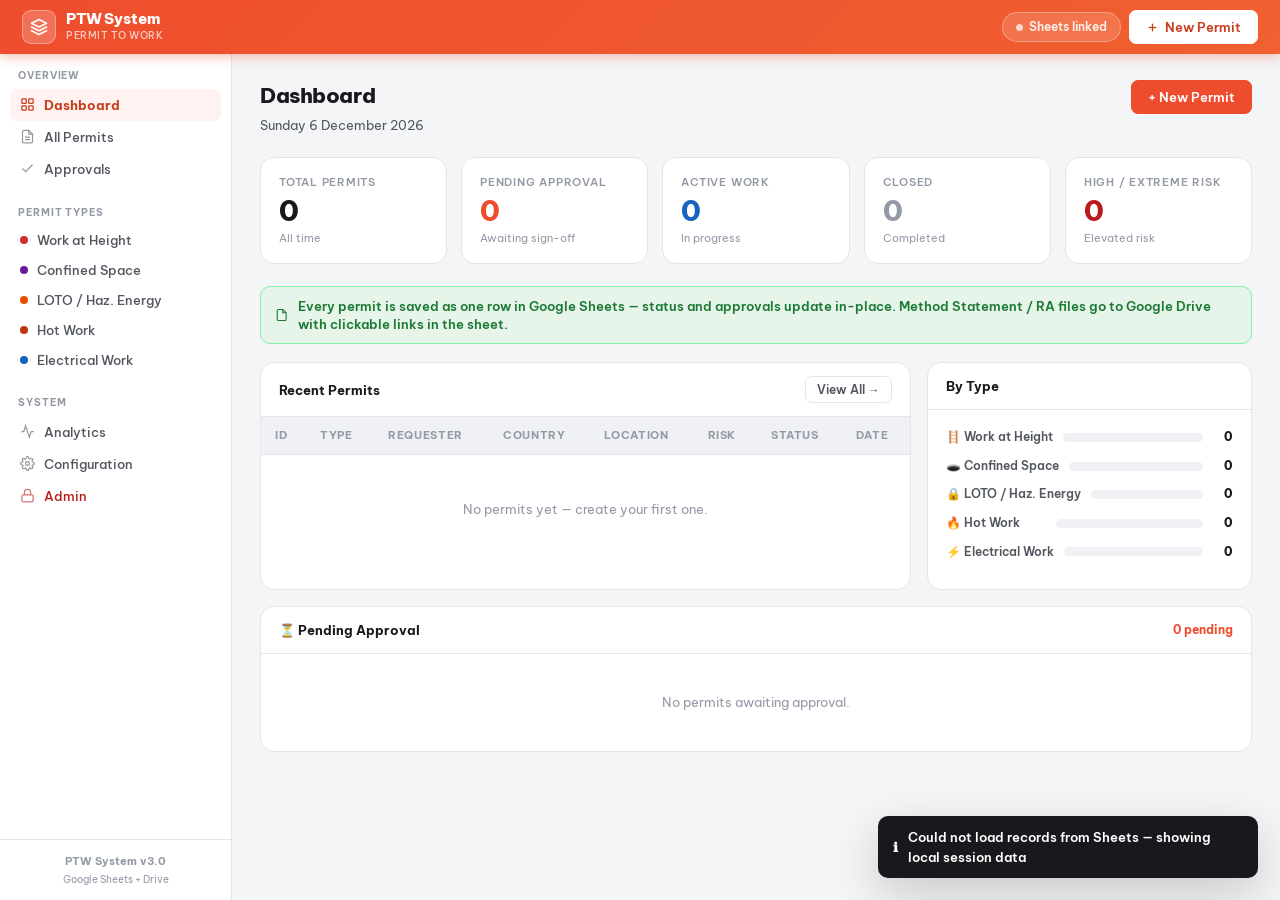
==== commit 39127895: "Add files via upload" ====
--- a/index.html
+++ b/index.html
@@ -244,6 +244,7 @@
 .t-ok{background:var(--green);color:#fff}.t-err{background:#C62828;color:#fff}
 .t-gs{background:#0F9D58;color:#fff}.t-info{background:var(--t1);color:#fff}
 @keyframes tIn{from{opacity:0;transform:translateX(20px)}to{opacity:1;transform:none}}
+@keyframes spin{to{transform:rotate(360deg)}}
 .empty{text-align:center;padding:60px 20px;color:var(--t3)}
 .empty-ico{font-size:48px;margin-bottom:12px}.empty-title{font-size:16px;font-weight:700;color:var(--t2);margin-bottom:6px}
 .empty p{font-size:13px}.empty-sm{text-align:center;padding:20px;color:var(--t3);font-size:13px}
@@ -396,6 +397,7 @@
     <!-- DASHBOARD -->
     <div class="pg on" id="pg-dashboard">
       <div class="pgh"><div><div class="pgh-title">Dashboard</div><div class="pgh-sub" id="dashDate"></div></div><button class="btn btn-primary" onclick="App.openNewPermit()">+ New Permit</button></div>
+      <div id="loadBanner" style="display:none;align-items:center;gap:10px;background:#EFF6FF;border:1.5px solid #BFDBFE;border-radius:var(--r);padding:10px 14px;font-size:13px;color:#1D4ED8;font-weight:600;margin-bottom:16px"><svg width="15" height="15" viewBox="0 0 24 24" fill="none" stroke="currentColor" stroke-width="2.5" style="animation:spin 1s linear infinite;flex-shrink:0"><path d="M21 12a9 9 0 11-6.22-8.56"/></svg>Loading permits from Google Sheets…</div>
       <div class="stats" id="dashStats"></div>
       <div class="gs-banner"><svg width="16" height="16" viewBox="0 0 24 24" fill="none" stroke="currentColor" stroke-width="2"><path d="M14 2H6a2 2 0 00-2 2v16a2 2 0 002 2h12a2 2 0 002-2V8z"/><polyline points="14,2 14,8 20,8"/></svg>Every permit is saved as one row in Google Sheets — status and approvals update in-place. Method Statement / RA files go to Google Drive with clickable links in the sheet.</div>
       <div class="dash-grid" style="margin-bottom:16px">
@@ -612,7 +614,9 @@
     <div class="mbody">
       <div id="apNote"></div>
       <div class="fgrid" style="margin-top:14px">
-        <div class="fg"><label class="flbl">Your Full Name <span class="req">*</span></label><input class="fi" type="text" id="ap_name" placeholder="Your full name"/></div>
+        <div class="fg"><label class="flbl">Your Full Name <span class="req">*</span></label><input class="fi" type="text" id="ap_name" placeholder="Your full name"/>
+          <div id="apNameWarn" style="display:none;align-items:center;gap:7px;margin-top:5px;padding:7px 11px;background:var(--red-l);border:1px solid #FECACA;border-radius:var(--rs);font-size:12px;color:var(--red);font-weight:600">⛔ This is the same name as the permit applicant — you cannot approve your own permit. A different person must sign here.</div>
+        </div>
         <div class="fg"><label class="flbl">Your Role / Title <span class="req">*</span></label><input class="fi" type="text" id="ap_role" placeholder="e.g. HSE Officer, LEW Licence No."/></div>
         <div class="fg full"><label class="flbl">Comments</label><textarea class="fi" id="ap_cmt" rows="2" placeholder="Conditions, observations or remarks…"></textarea></div>
         <div class="fg full" id="nextEmailRow">
@@ -653,7 +657,34 @@
 // ═══════════════════════════════════════════════════════════════
 // APPS SCRIPT URL
 // ═══════════════════════════════════════════════════════════════
-var SHEET_URL = 'https://script.google.com/a/macros/shopee.com/s/AKfycbzmh9cpntzD2V-A6pbpeNsM2ZHdE6BVMZ6rO-Uq2lAonIOHowvBsXwY_RyVk2IEa0xr/exec';
+var SHEET_URL = 'https://script.google.com/a/macros/shopee.com/s/AKfycbygsXLzg6tVx9KfRF6LdC8V71bicVCnoPDW0wyBWTgoyp1MbbiREuVP0Flv7dxvuRXS/exec';
+
+// ── Load all permits from Google Sheets on page load ────────────────────────
+function loadFromSheets(){
+  var banner=document.getElementById('loadBanner');
+  if(banner)banner.style.display='flex';
+  fetch(SHEET_URL+'?action=getAll&t='+Date.now())
+    .then(function(r){return r.json();})
+    .then(function(data){
+      if(banner)banner.style.display='none';
+      if(data&&Array.isArray(data.permits)&&data.permits.length){
+        // Merge server records with any local-only items not yet synced
+        var serverIds={};
+        data.permits.forEach(function(p){serverIds[p.id]=true;});
+        var localOnly=DB.filter(function(p){return!serverIds[p.id];});
+        DB=data.permits.concat(localOnly);
+        refrAll();
+        toast('Loaded '+data.permits.length+' permit(s) from Google Sheets','gs');
+      } else {
+        refrAll();
+      }
+    })
+    .catch(function(){
+      if(banner)banner.style.display='none';
+      toast('Could not load records from Sheets — showing local session data','info');
+      refrAll();
+    });
+}
 
 // ═══════════════════════════════════════════════════════════════
 // ADMIN CONFIG — change PIN and add authorised users here
@@ -1214,26 +1245,55 @@
     document.getElementById('apIco').textContent=mode==='reject'?'✗':'✓';
     document.getElementById('apTitle').textContent=mode==='reject'?'Reject — '+id:stg.role;
     document.getElementById('apSub').textContent=C.types[p.type].l+' · '+p.requester+' · '+p.company;
-    document.getElementById('apNote').innerHTML=mode==='reject'
-      ?'<div class="notice n-danger" style="margin-bottom:12px">⚠️ You are about to <strong>reject</strong> this permit. State reason clearly.</div>'
-      :'<div class="notice n-info" style="margin-bottom:12px">ℹ️ <strong>Stage '+stageNum+' of '+wf.stages.length+': '+stg.role+'</strong><br><small style="opacity:.8">'+stg.req+'</small></div>';
-    ['ap_name','ap_role','ap_cmt','ap_next_email'].forEach(function(id){document.getElementById(id).value='';});
-    // Show next email field only when there is a next stage and action is approve
+
+    // Build the notice block — always show applicant name reminder on approve
+    var noteHtml='';
+    if(mode==='reject'){
+      noteHtml='<div class="notice n-danger" style="margin-bottom:12px">⚠️ You are about to <strong>reject</strong> this permit. State reason clearly.</div>';
+    } else {
+      noteHtml='<div class="notice n-info" style="margin-bottom:12px">ℹ️ <strong>Stage '+stageNum+' of '+wf.stages.length+': '+stg.role+'</strong><br><small style="opacity:.8">'+stg.req+'</small></div>';
+    }
+    // Always show self-approval reminder when approving, showing the applicant's name
+    if(mode==='approve'){
+      noteHtml+='<div class="notice n-warn" style="margin-bottom:12px" id="selfWarnBanner">⛔ <strong>Self-approval not permitted.</strong> This permit was submitted by <strong>'+p.requester+'</strong>. The person signing here must be a <em>different</em> individual. Entering the same name will be blocked.</div>';
+    }
+    document.getElementById('apNote').innerHTML=noteHtml;
+
+    ['ap_name','ap_role','ap_cmt','ap_next_email'].forEach(function(fid){document.getElementById(fid).value='';});
+    // Show next-email row for all non-final approve stages; hide on reject or final stage
     var nextRow=document.getElementById('nextEmailRow');
     if(nextRow){
-      var showNext=(mode==='approve'&&nextStg);
+      var showNext=(mode==='approve'&&!!nextStg);
       nextRow.style.display=showNext?'':'none';
       if(showNext){
-        // Pre-fill from configured fallback email if available
+        // Pre-fill from configured fallback email so approver can simply confirm or override
         var fallbackEmail=APPROVER_EMAILS[nextStg.key]||'';
         document.getElementById('ap_next_email').value=fallbackEmail;
-        document.getElementById('ap_next_email').placeholder='Email of '+nextStg.role;
+        document.getElementById('ap_next_email').placeholder='Email of '+nextStg.role+' (required)';
       }
     }
     document.getElementById('rejB').style.display=mode==='reject'?'inline-flex':'none';
     document.getElementById('apB').style.display=mode==='approve'?'inline-flex':'none';
     document.getElementById('mAppr').style.display='flex';
     setTimeout(function(){initSig('apC','apH','ap');},120);
+
+    // Live name-match warning on the name input field
+    var nameInput=document.getElementById('ap_name');
+    var requesterName=(p.requester||'').trim().toLowerCase();
+    nameInput.oninput=function(){
+      var typed=(nameInput.value||'').trim().toLowerCase();
+      if(typed && typed===requesterName){
+        nameInput.style.borderColor='var(--red)';
+        nameInput.style.boxShadow='0 0 0 3px rgba(185,28,28,.15)';
+        var warn=document.getElementById('apNameWarn');
+        if(warn)warn.style.display='flex';
+      } else {
+        nameInput.style.borderColor='';
+        nameInput.style.boxShadow='';
+        var warn=document.getElementById('apNameWarn');
+        if(warn)warn.style.display='none';
+      }
+    };
   },
 
   doAction:function(action){
@@ -1243,6 +1303,19 @@
     if(!role){toast('Please enter your role / title','err');return;}
     if(action==='approve'&&!aOK){toast('Please draw your signature','err');return;}
     var p=DB.find(function(x){return x.id===apId;});if(!p)return;
+
+    // ── Self-approval block: name must not match the permit applicant ──
+    if(action==='approve'){
+      var requesterName=(p.requester||'').trim().toLowerCase();
+      if(nm.toLowerCase()===requesterName){
+        toast('⛔ Self-approval blocked — "'+nm+'" is the same person who submitted this permit. A different individual must assess and approve.','err');
+        var nameInput=document.getElementById('ap_name');
+        if(nameInput){nameInput.style.borderColor='var(--red)';nameInput.style.boxShadow='0 0 0 3px rgba(185,28,28,.15)';}
+        var warn=document.getElementById('apNameWarn');if(warn)warn.style.display='flex';
+        return;
+      }
+    }
+    // ─────────────────────────────────────────────────────────────────
     var cmt=document.getElementById('ap_cmt').value.trim();
     var apCanvas=document.getElementById('apC');
     var apSigPng=apCanvas?apCanvas.toDataURL('image/png'):'';
@@ -1252,26 +1325,55 @@
     var stageNum=wf.stages.indexOf(stg)+1;
     var nextStg=wf.stages[stageNum]; // undefined if last stage
     var nextStageKey=nextStg?nextStg.key:'none';
-    // Next approver email: entered by this approver in the form (they define who's next)
+
+    // Resolve next approver email — use what the approver typed, fall back to config
     var nextEmail='';
     if(action==='approve'&&nextStg){
-      nextEmail=document.getElementById('ap_next_email').value.trim();
-      if(!nextEmail){toast('Please enter the email of the next approver ('+nextStg.role+')','err');return;}
+      nextEmail=document.getElementById('ap_next_email').value.trim()||APPROVER_EMAILS[nextStg.key]||'';
+      if(!nextEmail){
+        toast('Please enter the email for the next approver: '+nextStg.role,'err');
+        return;
+      }
     }
 
     if(action==='reject'){
       p.status='rejected';
       p.notes.push('REJECTED by '+nm+' ('+role+'): '+cmt+' — '+now);
-      gsSync({action:'approve',permitId:p.id,type:p.type,typeLabel:C.types[p.type].l,requester:p.requester,company:p.company,location:p.loc,description:p.desc,stageNum:stageNum,stageRole:stg.role,approveAction:'reject',approverName:nm,approverRole:role,approvalDate:now,comment:cmt,newStatus:'rejected',nextStageKey:'none',nextApproverEmail:''},'Permit Rejected');
+      gsSync({
+        action:'approve',permitId:p.id,type:p.type,typeLabel:C.types[p.type].l,
+        requester:p.requester,company:p.company,location:p.loc,description:p.desc,
+        stageNum:stageNum,stageRole:stg.role,approveAction:'reject',
+        approverName:nm,approverRole:role,approvalDate:now,comment:cmt,
+        newStatus:'rejected',nextStageKey:'none',nextApproverEmail:'',
+        approverSigPng:apSigPng,
+      },'Permit Rejected');
       toast('Permit '+p.id+' rejected by '+nm,'err');
     }else{
       if(!p.approvals)p.approvals={};
+      // Store sig PNG on the approval record so it renders in print and detail view
       p.approvals[apStage]={by:nm,role:role,date:now,cmt:cmt,png:apSigPng};
       if(cmt)p.notes.push(cmt+' — '+nm+', '+now);
       var allDone=wf.stages.every(function(s){return !!(p.approvals||{})[s.key];});
-      if(allDone){p.status='approved';toast('Permit '+p.id+' fully approved!','ok');}
-      else{toast('Stage '+stageNum+' approved by '+nm+'. Email notification sent to '+nextStg.role+'.','ok');}
-      gsSync({action:'approve',permitId:p.id,type:p.type,typeLabel:C.types[p.type].l,requester:p.requester,company:p.company,location:p.loc,description:p.desc,country:p.country,stageNum:stageNum,stageRole:stg.role,approveAction:'approve',approverName:nm,approverRole:role,approvalDate:now,comment:cmt,newStatus:p.status,nextStageKey:nextStageKey,nextStageRole:nextStg?nextStg.role:'',nextApproverEmail:nextEmail,approverSigPng:apSigPng},'Stage '+stageNum+' Approved');
+      if(allDone){
+        p.status='approved';
+        toast('Permit '+p.id+' fully approved — all 3 stages complete!','ok');
+      }else{
+        toast('Stage '+stageNum+' signed by '+nm+'. Notifying '+nextStg.role+' now…','ok');
+      }
+      gsSync({
+        action:'approve',permitId:p.id,type:p.type,typeLabel:C.types[p.type].l,
+        requester:p.requester,company:p.company,location:p.loc,description:p.desc,
+        country:p.country,risk:p.risk,
+        startDate:p.sd,startTime:p.st,endDate:p.ed,endTime:p.et,
+        validity:p.validity||'',
+        stageNum:stageNum,stageRole:stg.role,approveAction:'approve',
+        approverName:nm,approverRole:role,approvalDate:now,comment:cmt,
+        approverSigPng:apSigPng,  // stored in sheet signature column
+        newStatus:p.status,
+        nextStageKey:nextStageKey,
+        nextStageRole:nextStg?nextStg.role:'',
+        nextApproverEmail:nextEmail,  // triggers email in Apps Script
+      },'Stage '+stageNum+' Approved');
     }
     this.closeM('mAppr');refrAll();
     if(detId===apId)this.openDet(apId);
@@ -1447,7 +1549,7 @@
       (typeFields?'<div class="print-section"><div class="print-section-title">'+meta.l+' Specific Details</div><div class="print-grid">'+typeFields+'</div></div>':'')+
       (lookoutHtml?'<div class="print-section"><div class="print-section-title">⚠️ Key Safety Observations</div>'+lookoutHtml+'</div>':'')+
       '<div class="print-section"><div class="print-section-title">Pre-Work Safety Checklist</div>'+checklistHtml+'</div>'+
-      '<div class="print-section"><div class="print-section-title">Approval Signatures</div><div class="print-sig-row"><div class="print-sig-box"><div class="print-sig-label">Requester</div>'+(p.sigPng?'<img src="'+p.sigPng+'" style="width:100%;height:44px;object-fit:contain"/>':'<div class="print-sig-name">'+p.sig+'</div>')+'<div class="print-sig-date">'+p.date+'</div></div>'+approvalRows+'</div></div>'+
+      '<div class="print-section"><div class="print-section-title">Approval Signatures</div><div class="print-sig-row">'+approvalRows+'</div></div>'+
     '</div>';
     window.print();
   },
@@ -1794,6 +1896,7 @@
 
   App.renderDash();
   App.renderSettings();
+  loadFromSheets(); // ← fetch all records from Google Sheets on every page load
   Object.keys(C.wf).forEach(function(type){
     var el=document.getElementById('wfd-'+type);if(!el)return;
     var wf=C.wf[type],meta=C.types[type];
